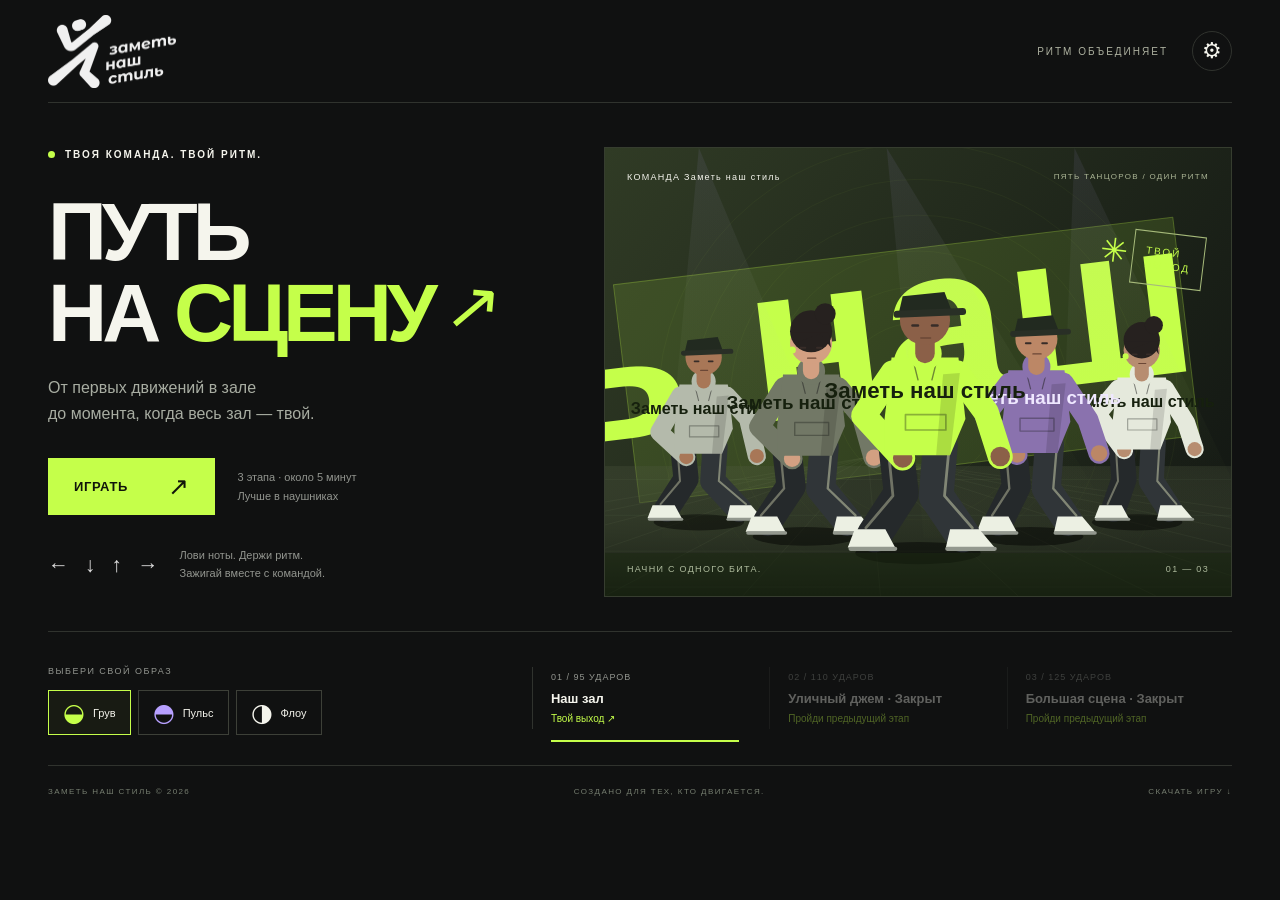
==== rhythm.html @ 639a7fe7 "Update verified game v-lite-bc9aef6d8a02" ====
<!doctype html><html lang="ru"><head><meta charset="utf-8"><meta name="viewport" content="width=device-width,initial-scale=1"><meta name="theme-color" content="#101111"><meta name="description" content="Заметь наш стиль: Путь на сцену. Танцевальная ритм-игра команды Заметь наш стиль с тремя оригинальными композициями."><title>Заметь наш стиль: Путь на сцену</title><link rel="stylesheet" href="v-lite-bc9aef6d8a02/style.css"></head><body>
<div id="app">
<header><a class="brand" href="#" id="homeLink" aria-label="На главную"><img src="v-lite-bc9aef6d8a02/assets/zns-logo.png" alt="Заметь наш стиль" width="128" height="73" style="object-fit:contain;filter:brightness(0) invert(.94)"></a><div class="header-right"><span class="header-tag">РИТМ ОБЪЕДИНЯЕТ</span><button id="settingsBtn" class="icon-button" aria-label="Настройки звука и игры" title="Настройки">⚙</button><button id="pauseBtn" class="icon-button hidden" aria-label="Пауза">Ⅱ</button></div></header>
<main>
<section id="home" class="screen home-screen">
 <div class="hero-copy"><div class="eyebrow"><i></i> ТВОЯ КОМАНДА. ТВОЙ РИТМ.</div><h1>ПУТЬ<br>НА <span>СЦЕНУ</span><b>↗</b></h1><p class="intro">От первых движений в зале<br>до момента, когда весь зал — твой.</p><div class="play-row"><button id="playBtn" class="primary">ИГРАТЬ <span>↗</span></button><span class="play-note">3 этапа · около 5 минут<br>Лучше в наушниках</span></div><div class="home-control"><span class="mini-keys">← ↓ ↑ →</span><span>Лови ноты. Держи ритм.<br>Зажигай вместе с командой.</span></div></div>
 <div class="hero-art"><div class="art-label"><span>КОМАНДА Заметь наш стиль</span><span>ПЯТЬ ТАНЦОРОВ / ОДИН РИТМ</span></div><canvas id="heroCanvas" aria-label="Пять танцоров команды Заметь наш стиль"></canvas><div class="hero-stamp">ТВОЙ<br>ВЫХОД<span>✳</span></div><div class="art-bottom"><span>НАЧНИ С ОДНОГО БИТА.</span><span>01 — 03</span></div></div>
 <div class="home-bottom"><div class="character-select"><span class="small-label">ВЫБЕРИ СВОЙ ОБРАЗ</span><div id="avatars" role="group" aria-label="Образ центрального танцора"><button class="avatar selected" data-look="0" aria-pressed="true"><span class="avatar-head green">◒</span>Грув</button><button class="avatar" data-look="1" aria-pressed="false"><span class="avatar-head purple">◓</span>Пульс</button><button class="avatar" data-look="2" aria-pressed="false"><span class="avatar-head white">◑</span>Флоу</button></div></div><div id="stageSelect" class="stage-select"></div></div>
</section>
<section id="game" class="screen game-screen hidden">
 <div class="game-head"><div><div class="eyebrow" id="stageTag">01 / 03 · ПЕРВЫЙ ШАГ</div><h2 id="stageName">Наш зал</h2></div><div class="stats"><div><span>ОЧКИ</span><strong id="score">000000</strong></div><div><span>КОМБО</span><strong id="combo">0<span>×</span></strong></div></div></div>
 <div class="arena"><canvas id="sceneCanvas" aria-label="Танцевальная сцена"></canvas><div class="stage-watermark" id="stageWatermark">НАШ<br>ЗАЛ</div><div class="live-tag"><i></i><span id="sectionName">Вступление</span></div><div id="driveBadge" class="drive-badge hidden">КОМАНДНЫЙ ДРАЙВ <b>×2</b></div><div class="highway"><canvas id="notesCanvas" aria-label="Четыре дорожки со стрелками"></canvas><div id="judgement" class="judgement" aria-live="off"></div><div id="tutorialHint" class="tutorial-hint hidden"></div><div class="touch-keys" id="touchKeys"><button data-lane="0" aria-label="Влево">←</button><button data-lane="1" aria-label="Вниз">↓</button><button data-lane="2" aria-label="Вверх">↑</button><button data-lane="3" aria-label="Вправо">→</button></div></div><div class="scene-caption"><b>ЗАМЕТЬ НАШ СТИЛЬ</b><span id="sceneTip">Двигайся вместе с музыкой.</span></div></div>
 <div class="game-footer"><span id="bpmLabel">95 УДАРОВ / МИН</span><div class="progress"><div id="progressFill"></div></div><span id="timeLabel">00:00 / 01:23</span><button id="footerPause" class="text-button">ПАУЗА <kbd>Esc</kbd></button></div>
</section>
<section id="result" class="screen result-screen hidden"><div class="eyebrow" id="resultTag">ЭТАП ПРОЙДЕН</div><div class="stars" id="stars">★★★</div><h1 id="resultTitle">ЭТО ТВОЙ<br><span>РИТМ.</span></h1><p id="resultMessage">Команда готова двигаться дальше.</p><div class="result-stats"><div><strong id="resultAccuracy">100%</strong><span>ТОЧНОСТЬ</span></div><div><strong id="resultCombo">82</strong><span>МАКС. КОМБО</span></div><div><strong id="resultScore">13000</strong><span>ОЧКИ</span></div></div><div id="resultDetails" class="result-details"></div><p id="recordLabel" class="record-label"></p><div class="result-actions"><button id="retryBtn" class="secondary">Ещё раз ↻</button><button id="nextBtn" class="primary">Дальше <span>↗</span></button></div><button id="resultHome" class="text-button">К выбору этапа</button></section>
<section id="final" class="screen final-screen hidden"><div class="eyebrow">ПУТЬ ПРОЙДЕН. ИСТОРИЯ ПРОДОЛЖАЕТСЯ.</div><div class="final-logo">Заметь наш стиль<span>✳</span></div><h1>ЗАМЕТЬ НАШ СТИЛЬ —<br><span>ЭТО ТОЛЬКО НАЧАЛО.</span></h1><p>Ты почувствовал ритм. Команда почувствовала тебя.</p><div id="finalResults" class="final-results"></div><button id="finalHome" class="primary">ЕЩЁ ОДИН ВЫХОД <span>↗</span></button></section>
</main><footer class="site-footer"><span>ЗАМЕТЬ НАШ СТИЛЬ © 2026</span><span>СОЗДАНО ДЛЯ ТЕХ, КТО ДВИГАЕТСЯ.</span><a href="v-lite-bc9aef6d8a02/zns-game.html" download="Заметь наш стиль-put-na-scenu.html">СКАЧАТЬ ИГРУ ↓</a></footer>
</div>
<dialog id="settingsDialog"><div class="modal-head"><div><div class="eyebrow">ТВОЙ РИТМ</div><h2>Настройки</h2></div><button class="icon-button" id="closeSettings" aria-label="Закрыть">×</button></div><label class="range-label">Громкость <output id="volumeValue">65%</output><input id="volume" type="range" min="0" max="100" value="65"></label><label class="toggle-label"><span>Звуки попаданий</span><input id="effects" type="checkbox" checked></label><label class="toggle-label"><span>Меньше визуальных эффектов</span><input id="reduced" type="checkbox"></label><label class="range-label">Задержка попаданий <output id="offsetValue">0 мс</output><input id="offset" type="range" min="-250" max="250" step="5" value="0"></label><p class="setting-help">Если звук в наушниках запаздывает, сдвинь ползунок в плюс. Это сдвинет ноты и окно попадания относительно музыки.</p><button id="calibrateBtn" class="secondary full">Проверить задержку по 8 ударам</button><p id="calibrateHelp" class="setting-help">Нажимай пробел в такт сигналам. Первые два удара — для разгона.</p><div class="rules"><b>Как играть</b><p>Нажимай ← ↓ ↑ → у линии попадания. Длинную ноту держи до конца. 10 попаданий подряд включают двойные очки. Ошибки не останавливают выступление.</p><p>3 звезды — от 90% точности, 2 — от 65%. Следующий этап откроется при любом результате.</p></div></dialog>
<dialog id="pauseDialog"><div class="eyebrow">ВЫДОХНИ. БИТ ПОДОЖДЁТ.</div><h2>Пауза</h2><p>Музыка и ноты остановлены.</p><button id="resumeBtn" class="primary full">Продолжить <span>↗</span></button><button id="restartBtn" class="secondary full">Начать этап заново</button><button id="pauseHome" class="text-button full">На главную</button><p class="setting-help">Удержание, начатое до паузы, сохранится. После продолжения снова зажми нужную стрелку.</p></dialog>
<div id="toast" role="status" class="toast hidden"></div>
<script type="module" src="v-lite-bc9aef6d8a02/app.mjs"></script></body></html>
---- v-lite-bc9aef6d8a02/style.css ----
:root{--bg:#101111;--panel:#1a1b1b;--muted:#92958f;--line:#30332e;--lime:#c5ff4a;--purple:#b7a0ff;--white:#f5f5ed;font-family:Arial,Helvetica,sans-serif;color:var(--white);background:var(--bg);font-synthesis:none;color-scheme:dark}*{box-sizing:border-box}body{margin:0}button,a,input{-webkit-tap-highlight-color:transparent}button{font:inherit;cursor:pointer}button:disabled{cursor:not-allowed}button:focus-visible,a:focus-visible,input:focus-visible{outline:2px solid var(--lime);outline-offset:5px}button{color:inherit}a{color:inherit;text-decoration:none}#app{max-width:1600px;margin:auto;padding:0 48px}header{height:103px;display:flex;align-items:center;justify-content:space-between;border-bottom:1px solid var(--line)}.brand{display:flex;gap:18px;align-items:center}.brand-mark{font-size:46px;letter-spacing:-5px;font-weight:950;font-style:italic;line-height:1}.brand-mark span{font-size:12px;letter-spacing:0;vertical-align:top;display:inline-block;margin:3px 0 0 5px}.brand-caption{border-left:1px solid #555b4d;padding-left:18px;font-size:11px;font-weight:800;letter-spacing:1.6px;line-height:1.4}.header-right{display:flex;gap:24px;align-items:center}.header-tag{font-size:10px;letter-spacing:2px;color:#acb09f}.icon-button{background:transparent;border:1px solid var(--line);border-radius:50%;width:40px;height:40px;font-size:22px;display:grid;place-items:center}.icon-button:hover{border-color:var(--lime);color:var(--lime)}.home-screen{padding-top:44px;display:grid;grid-template-columns:44% 56%}.eyebrow{font-size:10px;font-weight:700;letter-spacing:2px;display:flex;gap:10px;align-items:center;line-height:1.5}.eyebrow i,.live-tag i{width:7px;height:7px;background:var(--lime);border-radius:50%;display:inline-block}h1{font-size:clamp(56px,6.4vw,98px);font-weight:950;line-height:.99;letter-spacing:-5px;margin:29px 0 22px}h1 span{color:var(--lime)}.hero-copy h1{position:relative;white-space:nowrap}.hero-copy h1 b{font-size:68px;font-weight:400;position:absolute;margin:0 0 0 12px;color:var(--lime);transform:rotate(5deg)}.intro{font-size:16px;line-height:1.6;color:#a8ada2}.play-row{display:flex;gap:22px;align-items:center;margin-top:32px}.primary{min-height:57px;background:var(--lime);border:0;padding:0 26px;color:#10150a;display:inline-flex;align-items:center;justify-content:space-between;gap:40px;font-size:13px;font-weight:800;letter-spacing:.6px;transition:background .15s,transform .15s}.primary:hover{background:#d9ff89;transform:translateY(-2px)}.primary span{font-size:25px;font-weight:400}.play-note{font-size:11px;color:var(--muted);line-height:1.7}.home-control{display:flex;gap:16px;margin-top:32px;align-items:center;font-size:11px;line-height:1.6;color:var(--muted)}.mini-keys{font-size:21px;color:#ddd;letter-spacing:5px;white-space:nowrap}.hero-art{position:relative;margin-left:35px;min-height:450px;overflow:hidden;background:#1b1e19;border:1px solid #363d2f}.hero-art canvas{position:absolute;width:100%;height:100%;inset:0}.art-label,.art-bottom{position:absolute;z-index:1;display:flex;justify-content:space-between;left:22px;right:22px;font-size:9px;letter-spacing:1.3px}.art-label{top:24px}.art-label span+span{color:#acb696;font-size:8px}.art-bottom{bottom:22px;color:#adba9c}.hero-stamp{position:absolute;right:27px;top:85px;transform:rotate(7deg);border:1px solid #a6ba7a;padding:12px;font-size:10px;letter-spacing:2px;line-height:1.4;color:var(--lime)}.hero-stamp span{position:absolute;left:-34px;top:0;font-size:33px}.home-bottom{grid-column:1/-1;display:flex;justify-content:space-between;gap:32px;padding:28px 0 30px;margin-top:34px;border-top:1px solid var(--line)}.small-label{font-size:9px;letter-spacing:1.5px;color:var(--muted)}#avatars{display:flex;gap:7px;margin-top:12px}.avatar{display:flex;align-items:center;gap:8px;background:transparent;border:1px solid #3d4038;padding:7px 14px;font-size:11px}.avatar.selected{border-color:var(--lime);background:#c5ff4a0b}.avatar-head{font-size:25px}.green{color:var(--lime)}.purple{color:var(--purple)}.white{color:var(--white)}.stage-select{display:flex;gap:12px;align-items:center;flex:1;max-width:700px}.stage-card{background:none;position:relative;text-align:left;border:0;border-left:1px solid var(--line);padding:5px 18px;min-height:62px;flex:1}.stage-card.selected:after{content:'';position:absolute;bottom:-13px;height:2px;background:var(--lime);left:18px;right:18px}.stage-card small{font-size:9px;color:var(--muted);display:block;letter-spacing:1px;margin-bottom:7px}.stage-card b{font-size:13px}.stage-card em{font-style:normal;display:block;font-size:10px;color:var(--lime);margin-top:6px}.stage-card:disabled{opacity:.35}.site-footer{display:flex;justify-content:space-between;border-top:1px solid var(--line);padding:21px 0;font-size:8px;letter-spacing:1.4px;color:#767e70}.hidden{display:none!important}.game-screen{padding-top:22px}.game-head{display:flex;justify-content:space-between;align-items:center;margin-bottom:20px}h2{font-size:34px;letter-spacing:-1px;margin:6px 0 0}.stats{display:flex;gap:42px}.stats>div{text-align:right}.stats span{font-size:9px;letter-spacing:2px;color:var(--muted);display:block;margin-bottom:5px}.stats strong{font-size:30px;font-variant-numeric:tabular-nums;letter-spacing:1px}.stats strong span{font-size:18px;display:inline;color:var(--lime)}.arena{height:min(65vh,610px);min-height:370px;position:relative;border:1px solid #373b31;background:#171b17;overflow:hidden}#sceneCanvas{position:absolute;inset:0;width:100%;height:100%}.stage-watermark{position:absolute;top:55px;left:38px;max-width:42%;font-size:clamp(36px,6vw,82px);line-height:.9;font-weight:950;letter-spacing:-3px;color:#ffffff12;pointer-events:none}.live-tag{position:absolute;top:23px;left:27px;font-size:9px;letter-spacing:2px;text-transform:uppercase;display:flex;align-items:center;gap:9px}.highway{position:absolute;right:5%;top:0;bottom:0;width:36%;min-width:300px;background:linear-gradient(180deg,#111713c9,#080d09f5);border-left:1px solid #65744a55;border-right:1px solid #65744a55}#notesCanvas{height:100%;width:100%;position:absolute;inset:0}.touch-keys{position:absolute;bottom:14px;left:4%;right:4%;display:flex;height:43px;gap:4px}.touch-keys button{flex:1;background:#c5ff4a0c;border:1px solid #66735355;font-size:27px;touch-action:none;color:#d9e8c4}.touch-keys button.down{color:#111;background:var(--lime)}.judgement{position:absolute;top:58%;left:0;right:0;text-align:center;font-weight:900;font-size:22px;color:var(--lime);pointer-events:none;text-shadow:0 2px 12px #000;opacity:0}.tutorial-hint{position:absolute;left:10px;right:10px;top:20%;padding:15px;background:#161c14f5;border:1px solid #7d954f;font-size:15px;line-height:1.6;text-align:center}.tutorial-hint b{color:var(--lime);font-size:25px;display:block}.scene-caption{position:absolute;bottom:29px;left:28px;max-width:40%;display:flex;flex-direction:column;gap:8px}.scene-caption b{font-size:10px;letter-spacing:2px}.scene-caption span{font-size:11px;color:#9da78f}.drive-badge{position:absolute;left:27px;top:62px;background:var(--lime);color:#141d08;padding:12px 15px;font-size:10px;font-weight:800;letter-spacing:1px;z-index:2;transform:rotate(-2deg)}.drive-badge b{font-size:20px;margin-left:10px}.game-footer{display:flex;gap:20px;align-items:center;padding:18px 0;font-size:9px;letter-spacing:1px;color:var(--muted)}.progress{flex:1;height:3px;background:#343a2d}.progress>div{height:100%;background:var(--lime);width:0}.text-button{border:0;background:none;color:var(--muted);font-size:11px;padding:12px 5px}.text-button:hover{color:var(--lime)}kbd{border:1px solid #505748;border-radius:3px;padding:2px 4px;font-size:9px;margin-left:8px}.result-screen,.final-screen{text-align:center;padding:44px 0 38px;min-height:650px;position:relative}.result-screen .eyebrow,.final-screen .eyebrow{justify-content:center}.stars{font-size:42px;letter-spacing:12px;color:var(--lime);margin:25px 0 0}.stars .empty{color:#383e31}.result-screen h1{font-size:67px;margin:15px 0 20px}.result-screen p,.final-screen p{color:var(--muted);font-size:14px}.result-stats{display:flex;justify-content:center;gap:65px;margin:30px 0}.result-stats strong{display:block;font-size:38px;letter-spacing:-1px}.result-stats span{font-size:9px;letter-spacing:2px;color:var(--muted);display:block;margin-top:9px}.result-details{font-size:11px;color:var(--muted)}p.record-label{color:var(--lime);font-size:11px;margin:20px 0}.result-actions{display:flex;gap:14px;justify-content:center}.secondary{border:1px solid #59624c;background:transparent;padding:17px 24px;min-height:52px;font-size:12px}.secondary:hover{border-color:var(--lime);color:var(--lime)}.final-logo{font-size:140px;font-weight:950;font-style:italic;letter-spacing:-15px;margin-top:10px}.final-logo span{font-size:75px;display:inline-block;color:var(--lime);margin-left:25px;font-style:normal}.final-screen h1{font-size:clamp(30px,4vw,56px);letter-spacing:-2px;line-height:1.12;margin-top:10px}.final-results{display:flex;justify-content:center;gap:45px;margin:30px 0}.final-results>div{text-align:left;border-left:1px solid #505940;padding-left:15px}.final-results b{display:block;font-size:12px}.final-results span{display:block;color:var(--lime);font-size:13px;margin-top:8px}dialog{background:#181c16;color:var(--white);border:1px solid #505e40;width:min(470px,calc(100vw - 30px));padding:30px;max-height:90vh;overflow-y:auto}dialog::backdrop{background:#050705dc;backdrop-filter:blur(7px)}.modal-head{display:flex;align-items:center;justify-content:space-between;margin-bottom:28px}.range-label{display:flex;flex-wrap:wrap;justify-content:space-between;font-size:13px;gap:15px;margin:25px 0 15px}.range-label output{color:var(--lime)}input[type=range]{width:100%;accent-color:var(--lime)}input[type=checkbox]{width:18px;height:18px;accent-color:var(--lime)}.toggle-label{display:flex;justify-content:space-between;align-items:center;font-size:13px;padding:13px 0;border-bottom:1px solid #30372a}.setting-help{font-size:11px;line-height:1.6;color:var(--muted)}.rules{border-top:1px solid #414c36;margin-top:24px;padding-top:19px;font-size:12px;line-height:1.6;color:var(--muted)}.rules b{color:#dbe6ca}.full{width:100%;margin-top:12px}#pauseDialog h2{font-size:55px;margin-top:15px}#pauseDialog>p{color:var(--muted)}.toast{position:fixed;bottom:25px;left:50%;transform:translateX(-50%);background:var(--lime);color:#17210b;padding:16px 24px;font-size:13px;max-width:90%;z-index:10}
@media(min-width:1450px){.hero-art{min-height:510px}.hero-copy h1{margin-top:40px}.play-row{margin-top:40px}}
@media(max-width:1100px){#app{padding:0 28px}.hero-copy h1{font-size:69px}.hero-copy h1 b{font-size:43px}.hero-art{margin-left:25px;min-height:425px}.art-label span+span{display:none}.home-bottom{gap:15px}.stage-card{padding-left:13px;padding-right:7px}.play-row{gap:13px}.play-note{font-size:10px}.highway{width:40%;right:2%}.stage-watermark{font-size:55px}}
@media(max-width:760px){#app{padding:0 18px}header{height:78px}.brand-mark{font-size:38px}.brand-caption{font-size:9px}.header-tag{display:none}.home-screen{padding-top:28px;grid-template-columns:1fr}.hero-copy{position:relative;z-index:1}.hero-copy h1{font-size:72px;letter-spacing:-4px;margin-top:22px}.hero-copy h1 b{font-size:53px}.hero-art{margin:28px 0 0;min-height:330px}.home-bottom{flex-direction:column;margin-top:24px;padding-top:20px}.stage-select{max-width:none;margin:9px 0;gap:0}.stage-card{min-height:75px}.stage-card b{font-size:12px}.site-footer>span:nth-child(2){display:none}.site-footer{font-size:7px;gap:10px}.home-control{margin-top:24px}.game-head{margin-bottom:13px}.game-head h2{font-size:25px}.game-head .eyebrow{font-size:8px;letter-spacing:1px}.stats{gap:17px}.stats strong{font-size:23px}.stats span{font-size:7px}.arena{height:65vh;min-height:400px}.highway{width:52%;min-width:0;right:0}.stage-watermark{left:13px;font-size:29px;letter-spacing:-1px;top:67px}.live-tag{top:19px;left:13px;font-size:8px;letter-spacing:.5px}.scene-caption{left:12px;bottom:25px}.scene-caption b{font-size:8px;letter-spacing:1px;line-height:1.6}.scene-caption span{font-size:9px}.drive-badge{left:8px;top:50px;font-size:8px;padding:7px;max-width:46%}.drive-badge b{font-size:16px;display:block;margin:4px 0 0}.game-footer{gap:10px;font-size:8px}.game-footer>span:first-child{display:none}.judgement{font-size:16px}.touch-keys{height:42px;bottom:12px}.touch-keys button{font-size:22px}.tutorial-hint{font-size:12px;padding:9px}.result-screen{padding-top:30px;min-height:620px}.result-screen h1{font-size:53px;letter-spacing:-3px}.result-stats{gap:25px}.result-stats strong{font-size:28px}.result-stats span{font-size:8px;letter-spacing:1px}.result-details{font-size:10px}.final-logo{font-size:110px}.final-results{gap:15px}.final-results b{font-size:10px}.final-screen .eyebrow{font-size:8px}.final-screen h1{font-size:30px;letter-spacing:-1px}.result-actions{gap:10px}.result-actions .primary{gap:20px}}
@media(prefers-reduced-motion:reduce){*{scroll-behavior:auto!important;transition:none!important}}
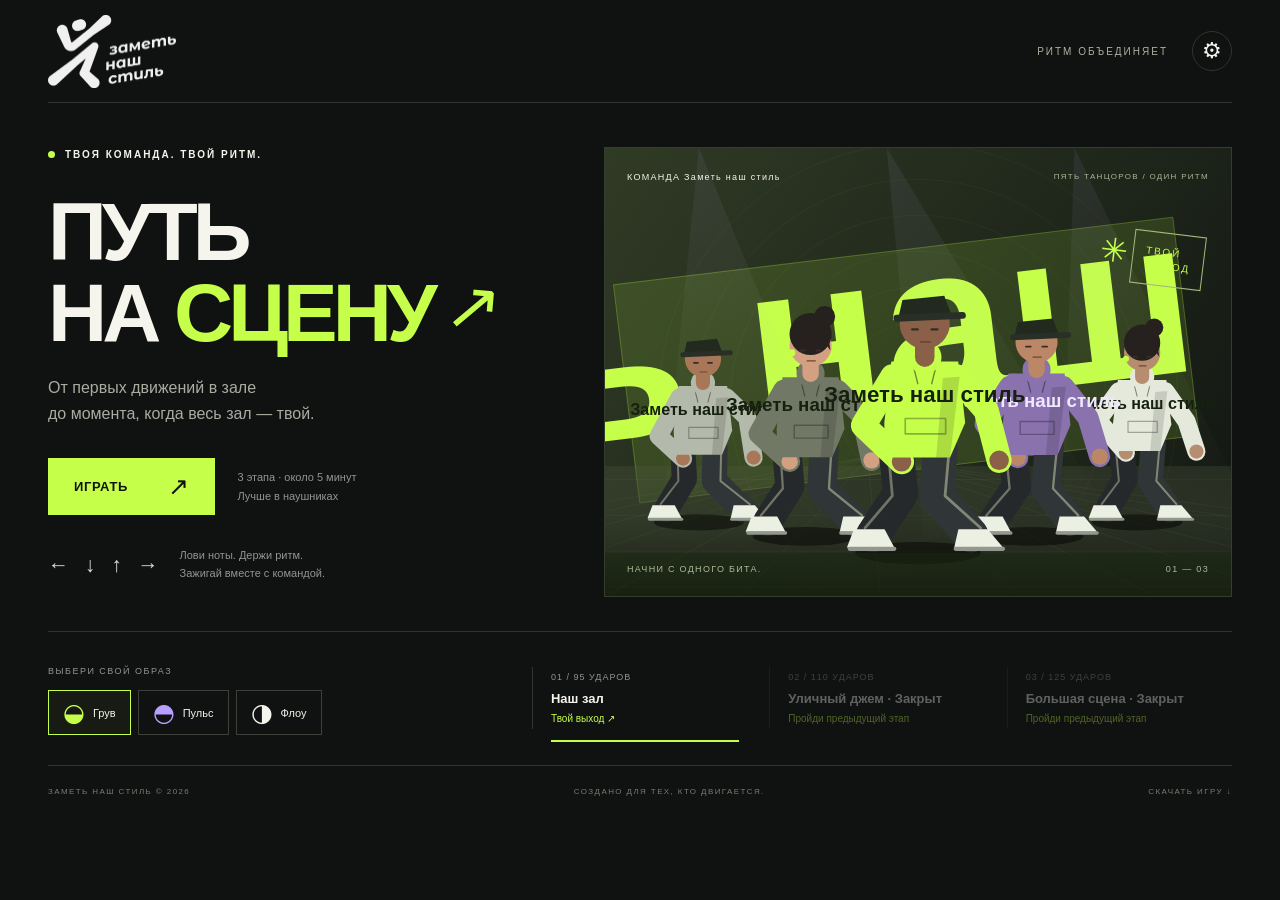
==== commit 1cff49ef: "Update verified game v-lite-e23d79eb989c" ====
--- a/rhythm.html
+++ b/rhythm.html
@@ -1,6 +1,6 @@
-<!doctype html><html lang="ru"><head><meta charset="utf-8"><meta name="viewport" content="width=device-width,initial-scale=1"><meta name="theme-color" content="#101111"><meta name="description" content="Заметь наш стиль: Путь на сцену. Танцевальная ритм-игра команды Заметь наш стиль с тремя оригинальными композициями."><title>Заметь наш стиль: Путь на сцену</title><link rel="stylesheet" href="v-lite-bc9aef6d8a02/style.css"></head><body>
+<!doctype html><html lang="ru"><head><meta charset="utf-8"><meta name="viewport" content="width=device-width,initial-scale=1"><meta name="theme-color" content="#101111"><meta name="description" content="Заметь наш стиль: Путь на сцену. Танцевальная ритм-игра команды Заметь наш стиль с тремя оригинальными композициями."><title>Заметь наш стиль: Путь на сцену</title><link rel="stylesheet" href="v-lite-e23d79eb989c/style.css"></head><body>
 <div id="app">
-<header><a class="brand" href="#" id="homeLink" aria-label="На главную"><img src="v-lite-bc9aef6d8a02/assets/zns-logo.png" alt="Заметь наш стиль" width="128" height="73" style="object-fit:contain;filter:brightness(0) invert(.94)"></a><div class="header-right"><span class="header-tag">РИТМ ОБЪЕДИНЯЕТ</span><button id="settingsBtn" class="icon-button" aria-label="Настройки звука и игры" title="Настройки">⚙</button><button id="pauseBtn" class="icon-button hidden" aria-label="Пауза">Ⅱ</button></div></header>
+<header><a class="brand" href="#" id="homeLink" aria-label="На главную"><img src="v-lite-e23d79eb989c/assets/zns-logo.png" alt="Заметь наш стиль" width="128" height="73" style="object-fit:contain;filter:brightness(0) invert(.94)"></a><div class="header-right"><span class="header-tag">РИТМ ОБЪЕДИНЯЕТ</span><button id="settingsBtn" class="icon-button" aria-label="Настройки звука и игры" title="Настройки">⚙</button><button id="pauseBtn" class="icon-button hidden" aria-label="Пауза">Ⅱ</button></div></header>
 <main>
 <section id="home" class="screen home-screen">
  <div class="hero-copy"><div class="eyebrow"><i></i> ТВОЯ КОМАНДА. ТВОЙ РИТМ.</div><h1>ПУТЬ<br>НА <span>СЦЕНУ</span><b>↗</b></h1><p class="intro">От первых движений в зале<br>до момента, когда весь зал — твой.</p><div class="play-row"><button id="playBtn" class="primary">ИГРАТЬ <span>↗</span></button><span class="play-note">3 этапа · около 5 минут<br>Лучше в наушниках</span></div><div class="home-control"><span class="mini-keys">← ↓ ↑ →</span><span>Лови ноты. Держи ритм.<br>Зажигай вместе с командой.</span></div></div>
@@ -14,9 +14,9 @@
 </section>
 <section id="result" class="screen result-screen hidden"><div class="eyebrow" id="resultTag">ЭТАП ПРОЙДЕН</div><div class="stars" id="stars">★★★</div><h1 id="resultTitle">ЭТО ТВОЙ<br><span>РИТМ.</span></h1><p id="resultMessage">Команда готова двигаться дальше.</p><div class="result-stats"><div><strong id="resultAccuracy">100%</strong><span>ТОЧНОСТЬ</span></div><div><strong id="resultCombo">82</strong><span>МАКС. КОМБО</span></div><div><strong id="resultScore">13000</strong><span>ОЧКИ</span></div></div><div id="resultDetails" class="result-details"></div><p id="recordLabel" class="record-label"></p><div class="result-actions"><button id="retryBtn" class="secondary">Ещё раз ↻</button><button id="nextBtn" class="primary">Дальше <span>↗</span></button></div><button id="resultHome" class="text-button">К выбору этапа</button></section>
 <section id="final" class="screen final-screen hidden"><div class="eyebrow">ПУТЬ ПРОЙДЕН. ИСТОРИЯ ПРОДОЛЖАЕТСЯ.</div><div class="final-logo">Заметь наш стиль<span>✳</span></div><h1>ЗАМЕТЬ НАШ СТИЛЬ —<br><span>ЭТО ТОЛЬКО НАЧАЛО.</span></h1><p>Ты почувствовал ритм. Команда почувствовала тебя.</p><div id="finalResults" class="final-results"></div><button id="finalHome" class="primary">ЕЩЁ ОДИН ВЫХОД <span>↗</span></button></section>
-</main><footer class="site-footer"><span>ЗАМЕТЬ НАШ СТИЛЬ © 2026</span><span>СОЗДАНО ДЛЯ ТЕХ, КТО ДВИГАЕТСЯ.</span><a href="v-lite-bc9aef6d8a02/zns-game.html" download="Заметь наш стиль-put-na-scenu.html">СКАЧАТЬ ИГРУ ↓</a></footer>
+</main><footer class="site-footer"><span>ЗАМЕТЬ НАШ СТИЛЬ © 2026</span><span>СОЗДАНО ДЛЯ ТЕХ, КТО ДВИГАЕТСЯ.</span><a href="v-lite-e23d79eb989c/zns-game.html" download="Заметь наш стиль-put-na-scenu.html">СКАЧАТЬ ИГРУ ↓</a></footer>
 </div>
 <dialog id="settingsDialog"><div class="modal-head"><div><div class="eyebrow">ТВОЙ РИТМ</div><h2>Настройки</h2></div><button class="icon-button" id="closeSettings" aria-label="Закрыть">×</button></div><label class="range-label">Громкость <output id="volumeValue">65%</output><input id="volume" type="range" min="0" max="100" value="65"></label><label class="toggle-label"><span>Звуки попаданий</span><input id="effects" type="checkbox" checked></label><label class="toggle-label"><span>Меньше визуальных эффектов</span><input id="reduced" type="checkbox"></label><label class="range-label">Задержка попаданий <output id="offsetValue">0 мс</output><input id="offset" type="range" min="-250" max="250" step="5" value="0"></label><p class="setting-help">Если звук в наушниках запаздывает, сдвинь ползунок в плюс. Это сдвинет ноты и окно попадания относительно музыки.</p><button id="calibrateBtn" class="secondary full">Проверить задержку по 8 ударам</button><p id="calibrateHelp" class="setting-help">Нажимай пробел в такт сигналам. Первые два удара — для разгона.</p><div class="rules"><b>Как играть</b><p>Нажимай ← ↓ ↑ → у линии попадания. Длинную ноту держи до конца. 10 попаданий подряд включают двойные очки. Ошибки не останавливают выступление.</p><p>3 звезды — от 90% точности, 2 — от 65%. Следующий этап откроется при любом результате.</p></div></dialog>
 <dialog id="pauseDialog"><div class="eyebrow">ВЫДОХНИ. БИТ ПОДОЖДЁТ.</div><h2>Пауза</h2><p>Музыка и ноты остановлены.</p><button id="resumeBtn" class="primary full">Продолжить <span>↗</span></button><button id="restartBtn" class="secondary full">Начать этап заново</button><button id="pauseHome" class="text-button full">На главную</button><p class="setting-help">Удержание, начатое до паузы, сохранится. После продолжения снова зажми нужную стрелку.</p></dialog>
 <div id="toast" role="status" class="toast hidden"></div>
-<script type="module" src="v-lite-bc9aef6d8a02/app.mjs"></script></body></html>
+<script type="module" src="v-lite-e23d79eb989c/app.mjs"></script></body></html>
--- a/v-lite-e23d79eb989c/style.css
+++ b/v-lite-e23d79eb989c/style.css
@@ -0,0 +1,5 @@
+:root{--bg:#101111;--panel:#1a1b1b;--muted:#92958f;--line:#30332e;--lime:#c5ff4a;--purple:#b7a0ff;--white:#f5f5ed;font-family:Arial,Helvetica,sans-serif;color:var(--white);background:var(--bg);font-synthesis:none;color-scheme:dark}*{box-sizing:border-box}body{margin:0}button,a,input{-webkit-tap-highlight-color:transparent}button{font:inherit;cursor:pointer}button:disabled{cursor:not-allowed}button:focus-visible,a:focus-visible,input:focus-visible{outline:2px solid var(--lime);outline-offset:5px}button{color:inherit}a{color:inherit;text-decoration:none}#app{max-width:1600px;margin:auto;padding:0 48px}header{height:103px;display:flex;align-items:center;justify-content:space-between;border-bottom:1px solid var(--line)}.brand{display:flex;gap:18px;align-items:center}.brand-mark{font-size:46px;letter-spacing:-5px;font-weight:950;font-style:italic;line-height:1}.brand-mark span{font-size:12px;letter-spacing:0;vertical-align:top;display:inline-block;margin:3px 0 0 5px}.brand-caption{border-left:1px solid #555b4d;padding-left:18px;font-size:11px;font-weight:800;letter-spacing:1.6px;line-height:1.4}.header-right{display:flex;gap:24px;align-items:center}.header-tag{font-size:10px;letter-spacing:2px;color:#acb09f}.icon-button{background:transparent;border:1px solid var(--line);border-radius:50%;width:40px;height:40px;font-size:22px;display:grid;place-items:center}.icon-button:hover{border-color:var(--lime);color:var(--lime)}.home-screen{padding-top:44px;display:grid;grid-template-columns:44% 56%}.eyebrow{font-size:10px;font-weight:700;letter-spacing:2px;display:flex;gap:10px;align-items:center;line-height:1.5}.eyebrow i,.live-tag i{width:7px;height:7px;background:var(--lime);border-radius:50%;display:inline-block}h1{font-size:clamp(56px,6.4vw,98px);font-weight:950;line-height:.99;letter-spacing:-5px;margin:29px 0 22px}h1 span{color:var(--lime)}.hero-copy h1{position:relative;white-space:nowrap}.hero-copy h1 b{font-size:68px;font-weight:400;position:absolute;margin:0 0 0 12px;color:var(--lime);transform:rotate(5deg)}.intro{font-size:16px;line-height:1.6;color:#a8ada2}.play-row{display:flex;gap:22px;align-items:center;margin-top:32px}.primary{min-height:57px;background:var(--lime);border:0;padding:0 26px;color:#10150a;display:inline-flex;align-items:center;justify-content:space-between;gap:40px;font-size:13px;font-weight:800;letter-spacing:.6px;transition:background .15s,transform .15s}.primary:hover{background:#d9ff89;transform:translateY(-2px)}.primary span{font-size:25px;font-weight:400}.play-note{font-size:11px;color:var(--muted);line-height:1.7}.home-control{display:flex;gap:16px;margin-top:32px;align-items:center;font-size:11px;line-height:1.6;color:var(--muted)}.mini-keys{font-size:21px;color:#ddd;letter-spacing:5px;white-space:nowrap}.hero-art{position:relative;margin-left:35px;min-height:450px;overflow:hidden;background:#1b1e19;border:1px solid #363d2f}.hero-art canvas{position:absolute;width:100%;height:100%;inset:0}.art-label,.art-bottom{position:absolute;z-index:1;display:flex;justify-content:space-between;left:22px;right:22px;font-size:9px;letter-spacing:1.3px}.art-label{top:24px}.art-label span+span{color:#acb696;font-size:8px}.art-bottom{bottom:22px;color:#adba9c}.hero-stamp{position:absolute;right:27px;top:85px;transform:rotate(7deg);border:1px solid #a6ba7a;padding:12px;font-size:10px;letter-spacing:2px;line-height:1.4;color:var(--lime)}.hero-stamp span{position:absolute;left:-34px;top:0;font-size:33px}.home-bottom{grid-column:1/-1;display:flex;justify-content:space-between;gap:32px;padding:28px 0 30px;margin-top:34px;border-top:1px solid var(--line)}.small-label{font-size:9px;letter-spacing:1.5px;color:var(--muted)}#avatars{display:flex;gap:7px;margin-top:12px}.avatar{display:flex;align-items:center;gap:8px;background:transparent;border:1px solid #3d4038;padding:7px 14px;font-size:11px}.avatar.selected{border-color:var(--lime);background:#c5ff4a0b}.avatar-head{font-size:25px}.green{color:var(--lime)}.purple{color:var(--purple)}.white{color:var(--white)}.stage-select{display:flex;gap:12px;align-items:center;flex:1;max-width:700px}.stage-card{background:none;position:relative;text-align:left;border:0;border-left:1px solid var(--line);padding:5px 18px;min-height:62px;flex:1}.stage-card.selected:after{content:'';position:absolute;bottom:-13px;height:2px;background:var(--lime);left:18px;right:18px}.stage-card small{font-size:9px;color:var(--muted);display:block;letter-spacing:1px;margin-bottom:7px}.stage-card b{font-size:13px}.stage-card em{font-style:normal;display:block;font-size:10px;color:var(--lime);margin-top:6px}.stage-card:disabled{opacity:.35}.site-footer{display:flex;justify-content:space-between;border-top:1px solid var(--line);padding:21px 0;font-size:8px;letter-spacing:1.4px;color:#767e70}.hidden{display:none!important}.game-screen{padding-top:22px}.game-head{display:flex;justify-content:space-between;align-items:center;margin-bottom:20px}h2{font-size:34px;letter-spacing:-1px;margin:6px 0 0}.stats{display:flex;gap:42px}.stats>div{text-align:right}.stats span{font-size:9px;letter-spacing:2px;color:var(--muted);display:block;margin-bottom:5px}.stats strong{font-size:30px;font-variant-numeric:tabular-nums;letter-spacing:1px}.stats strong span{font-size:18px;display:inline;color:var(--lime)}.arena{height:min(65vh,610px);min-height:370px;position:relative;border:1px solid #373b31;background:#171b17;overflow:hidden}#sceneCanvas{position:absolute;inset:0;width:100%;height:100%}.stage-watermark{position:absolute;top:55px;left:38px;max-width:42%;font-size:clamp(36px,6vw,82px);line-height:.9;font-weight:950;letter-spacing:-3px;color:#ffffff12;pointer-events:none}.live-tag{position:absolute;top:23px;left:27px;font-size:9px;letter-spacing:2px;text-transform:uppercase;display:flex;align-items:center;gap:9px}.highway{position:absolute;right:5%;top:0;bottom:0;width:36%;min-width:300px;background:linear-gradient(180deg,#111713c9,#080d09f5);border-left:1px solid #65744a55;border-right:1px solid #65744a55}#notesCanvas{height:100%;width:100%;position:absolute;inset:0}.touch-keys{position:absolute;bottom:14px;left:4%;right:4%;display:flex;height:43px;gap:4px}.touch-keys button{flex:1;background:#c5ff4a0c;border:1px solid #66735355;font-size:27px;touch-action:none;color:#d9e8c4}.touch-keys button.down{color:#111;background:var(--lime)}.judgement{position:absolute;top:58%;left:0;right:0;text-align:center;font-weight:900;font-size:22px;color:var(--lime);pointer-events:none;text-shadow:0 2px 12px #000;opacity:0}.tutorial-hint{position:absolute;left:10px;right:10px;top:20%;padding:15px;background:#161c14f5;border:1px solid #7d954f;font-size:15px;line-height:1.6;text-align:center}.tutorial-hint b{color:var(--lime);font-size:25px;display:block}.scene-caption{position:absolute;bottom:29px;left:28px;max-width:40%;display:flex;flex-direction:column;gap:8px}.scene-caption b{font-size:10px;letter-spacing:2px}.scene-caption span{font-size:11px;color:#9da78f}.drive-badge{position:absolute;left:27px;top:62px;background:var(--lime);color:#141d08;padding:12px 15px;font-size:10px;font-weight:800;letter-spacing:1px;z-index:2;transform:rotate(-2deg)}.drive-badge b{font-size:20px;margin-left:10px}.game-footer{display:flex;gap:20px;align-items:center;padding:18px 0;font-size:9px;letter-spacing:1px;color:var(--muted)}.progress{flex:1;height:3px;background:#343a2d}.progress>div{height:100%;background:var(--lime);width:0}.text-button{border:0;background:none;color:var(--muted);font-size:11px;padding:12px 5px}.text-button:hover{color:var(--lime)}kbd{border:1px solid #505748;border-radius:3px;padding:2px 4px;font-size:9px;margin-left:8px}.result-screen,.final-screen{text-align:center;padding:44px 0 38px;min-height:650px;position:relative}.result-screen .eyebrow,.final-screen .eyebrow{justify-content:center}.stars{font-size:42px;letter-spacing:12px;color:var(--lime);margin:25px 0 0}.stars .empty{color:#383e31}.result-screen h1{font-size:67px;margin:15px 0 20px}.result-screen p,.final-screen p{color:var(--muted);font-size:14px}.result-stats{display:flex;justify-content:center;gap:65px;margin:30px 0}.result-stats strong{display:block;font-size:38px;letter-spacing:-1px}.result-stats span{font-size:9px;letter-spacing:2px;color:var(--muted);display:block;margin-top:9px}.result-details{font-size:11px;color:var(--muted)}p.record-label{color:var(--lime);font-size:11px;margin:20px 0}.result-actions{display:flex;gap:14px;justify-content:center}.secondary{border:1px solid #59624c;background:transparent;padding:17px 24px;min-height:52px;font-size:12px}.secondary:hover{border-color:var(--lime);color:var(--lime)}.final-logo{font-size:140px;font-weight:950;font-style:italic;letter-spacing:-15px;margin-top:10px}.final-logo span{font-size:75px;display:inline-block;color:var(--lime);margin-left:25px;font-style:normal}.final-screen h1{font-size:clamp(30px,4vw,56px);letter-spacing:-2px;line-height:1.12;margin-top:10px}.final-results{display:flex;justify-content:center;gap:45px;margin:30px 0}.final-results>div{text-align:left;border-left:1px solid #505940;padding-left:15px}.final-results b{display:block;font-size:12px}.final-results span{display:block;color:var(--lime);font-size:13px;margin-top:8px}dialog{background:#181c16;color:var(--white);border:1px solid #505e40;width:min(470px,calc(100vw - 30px));padding:30px;max-height:90vh;overflow-y:auto}dialog::backdrop{background:#050705dc;backdrop-filter:blur(7px)}.modal-head{display:flex;align-items:center;justify-content:space-between;margin-bottom:28px}.range-label{display:flex;flex-wrap:wrap;justify-content:space-between;font-size:13px;gap:15px;margin:25px 0 15px}.range-label output{color:var(--lime)}input[type=range]{width:100%;accent-color:var(--lime)}input[type=checkbox]{width:18px;height:18px;accent-color:var(--lime)}.toggle-label{display:flex;justify-content:space-between;align-items:center;font-size:13px;padding:13px 0;border-bottom:1px solid #30372a}.setting-help{font-size:11px;line-height:1.6;color:var(--muted)}.rules{border-top:1px solid #414c36;margin-top:24px;padding-top:19px;font-size:12px;line-height:1.6;color:var(--muted)}.rules b{color:#dbe6ca}.full{width:100%;margin-top:12px}#pauseDialog h2{font-size:55px;margin-top:15px}#pauseDialog>p{color:var(--muted)}.toast{position:fixed;bottom:25px;left:50%;transform:translateX(-50%);background:var(--lime);color:#17210b;padding:16px 24px;font-size:13px;max-width:90%;z-index:10}
+@media(min-width:1450px){.hero-art{min-height:510px}.hero-copy h1{margin-top:40px}.play-row{margin-top:40px}}
+@media(max-width:1100px){#app{padding:0 28px}.hero-copy h1{font-size:69px}.hero-copy h1 b{font-size:43px}.hero-art{margin-left:25px;min-height:425px}.art-label span+span{display:none}.home-bottom{gap:15px}.stage-card{padding-left:13px;padding-right:7px}.play-row{gap:13px}.play-note{font-size:10px}.highway{width:40%;right:2%}.stage-watermark{font-size:55px}}
+@media(max-width:760px){#app{padding:0 18px}header{height:78px}.brand-mark{font-size:38px}.brand-caption{font-size:9px}.header-tag{display:none}.home-screen{padding-top:28px;grid-template-columns:1fr}.hero-copy{position:relative;z-index:1}.hero-copy h1{font-size:72px;letter-spacing:-4px;margin-top:22px}.hero-copy h1 b{font-size:53px}.hero-art{margin:28px 0 0;min-height:330px}.home-bottom{flex-direction:column;margin-top:24px;padding-top:20px}.stage-select{max-width:none;margin:9px 0;gap:0}.stage-card{min-height:75px}.stage-card b{font-size:12px}.site-footer>span:nth-child(2){display:none}.site-footer{font-size:7px;gap:10px}.home-control{margin-top:24px}.game-head{margin-bottom:13px}.game-head h2{font-size:25px}.game-head .eyebrow{font-size:8px;letter-spacing:1px}.stats{gap:17px}.stats strong{font-size:23px}.stats span{font-size:7px}.arena{height:65vh;min-height:400px}.highway{width:52%;min-width:0;right:0}.stage-watermark{left:13px;font-size:29px;letter-spacing:-1px;top:67px}.live-tag{top:19px;left:13px;font-size:8px;letter-spacing:.5px}.scene-caption{left:12px;bottom:25px}.scene-caption b{font-size:8px;letter-spacing:1px;line-height:1.6}.scene-caption span{font-size:9px}.drive-badge{left:8px;top:50px;font-size:8px;padding:7px;max-width:46%}.drive-badge b{font-size:16px;display:block;margin:4px 0 0}.game-footer{gap:10px;font-size:8px}.game-footer>span:first-child{display:none}.judgement{font-size:16px}.touch-keys{height:42px;bottom:12px}.touch-keys button{font-size:22px}.tutorial-hint{font-size:12px;padding:9px}.result-screen{padding-top:30px;min-height:620px}.result-screen h1{font-size:53px;letter-spacing:-3px}.result-stats{gap:25px}.result-stats strong{font-size:28px}.result-stats span{font-size:8px;letter-spacing:1px}.result-details{font-size:10px}.final-logo{font-size:110px}.final-results{gap:15px}.final-results b{font-size:10px}.final-screen .eyebrow{font-size:8px}.final-screen h1{font-size:30px;letter-spacing:-1px}.result-actions{gap:10px}.result-actions .primary{gap:20px}}
+@media(prefers-reduced-motion:reduce){*{scroll-behavior:auto!important;transition:none!important}}
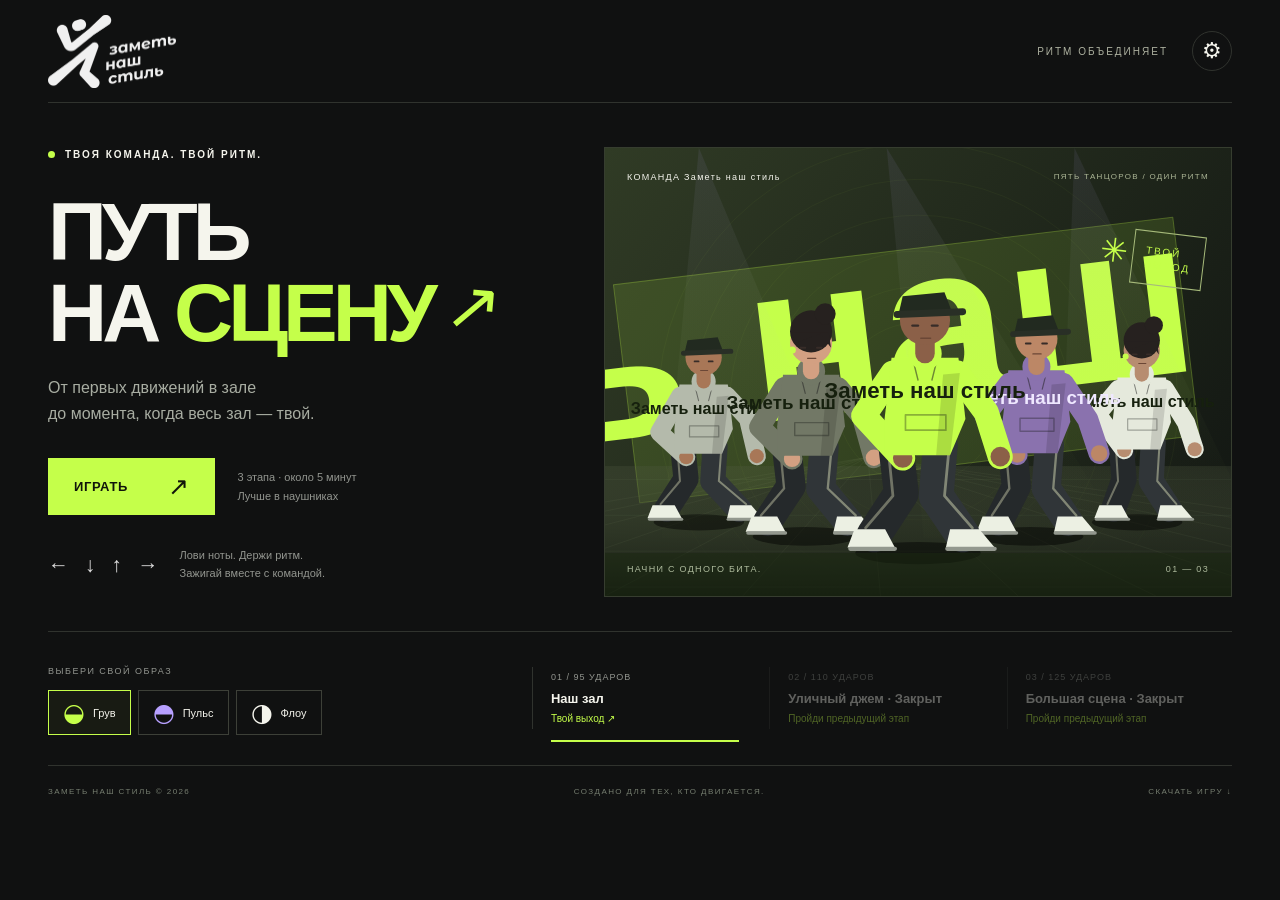
==== commit 120ac656: "Update verified game v-lite-9eed9371424a" ====
--- a/rhythm.html
+++ b/rhythm.html
@@ -1,6 +1,6 @@
-<!doctype html><html lang="ru"><head><meta charset="utf-8"><meta name="viewport" content="width=device-width,initial-scale=1"><meta name="theme-color" content="#101111"><meta name="description" content="Заметь наш стиль: Путь на сцену. Танцевальная ритм-игра команды Заметь наш стиль с тремя оригинальными композициями."><title>Заметь наш стиль: Путь на сцену</title><link rel="stylesheet" href="v-lite-e23d79eb989c/style.css"></head><body>
+<!doctype html><html lang="ru"><head><meta charset="utf-8"><meta name="viewport" content="width=device-width,initial-scale=1"><meta name="theme-color" content="#101111"><meta name="description" content="Заметь наш стиль: Путь на сцену. Танцевальная ритм-игра команды Заметь наш стиль с тремя оригинальными композициями."><title>Заметь наш стиль: Путь на сцену</title><link rel="stylesheet" href="v-lite-9eed9371424a/style.css"></head><body>
 <div id="app">
-<header><a class="brand" href="#" id="homeLink" aria-label="На главную"><img src="v-lite-e23d79eb989c/assets/zns-logo.png" alt="Заметь наш стиль" width="128" height="73" style="object-fit:contain;filter:brightness(0) invert(.94)"></a><div class="header-right"><span class="header-tag">РИТМ ОБЪЕДИНЯЕТ</span><button id="settingsBtn" class="icon-button" aria-label="Настройки звука и игры" title="Настройки">⚙</button><button id="pauseBtn" class="icon-button hidden" aria-label="Пауза">Ⅱ</button></div></header>
+<header><a class="brand" href="#" id="homeLink" aria-label="На главную"><img src="v-lite-9eed9371424a/assets/zns-logo.png" alt="Заметь наш стиль" width="128" height="73" style="object-fit:contain;filter:brightness(0) invert(.94)"></a><div class="header-right"><span class="header-tag">РИТМ ОБЪЕДИНЯЕТ</span><button id="settingsBtn" class="icon-button" aria-label="Настройки звука и игры" title="Настройки">⚙</button><button id="pauseBtn" class="icon-button hidden" aria-label="Пауза">Ⅱ</button></div></header>
 <main>
 <section id="home" class="screen home-screen">
  <div class="hero-copy"><div class="eyebrow"><i></i> ТВОЯ КОМАНДА. ТВОЙ РИТМ.</div><h1>ПУТЬ<br>НА <span>СЦЕНУ</span><b>↗</b></h1><p class="intro">От первых движений в зале<br>до момента, когда весь зал — твой.</p><div class="play-row"><button id="playBtn" class="primary">ИГРАТЬ <span>↗</span></button><span class="play-note">3 этапа · около 5 минут<br>Лучше в наушниках</span></div><div class="home-control"><span class="mini-keys">← ↓ ↑ →</span><span>Лови ноты. Держи ритм.<br>Зажигай вместе с командой.</span></div></div>
@@ -14,9 +14,9 @@
 </section>
 <section id="result" class="screen result-screen hidden"><div class="eyebrow" id="resultTag">ЭТАП ПРОЙДЕН</div><div class="stars" id="stars">★★★</div><h1 id="resultTitle">ЭТО ТВОЙ<br><span>РИТМ.</span></h1><p id="resultMessage">Команда готова двигаться дальше.</p><div class="result-stats"><div><strong id="resultAccuracy">100%</strong><span>ТОЧНОСТЬ</span></div><div><strong id="resultCombo">82</strong><span>МАКС. КОМБО</span></div><div><strong id="resultScore">13000</strong><span>ОЧКИ</span></div></div><div id="resultDetails" class="result-details"></div><p id="recordLabel" class="record-label"></p><div class="result-actions"><button id="retryBtn" class="secondary">Ещё раз ↻</button><button id="nextBtn" class="primary">Дальше <span>↗</span></button></div><button id="resultHome" class="text-button">К выбору этапа</button></section>
 <section id="final" class="screen final-screen hidden"><div class="eyebrow">ПУТЬ ПРОЙДЕН. ИСТОРИЯ ПРОДОЛЖАЕТСЯ.</div><div class="final-logo">Заметь наш стиль<span>✳</span></div><h1>ЗАМЕТЬ НАШ СТИЛЬ —<br><span>ЭТО ТОЛЬКО НАЧАЛО.</span></h1><p>Ты почувствовал ритм. Команда почувствовала тебя.</p><div id="finalResults" class="final-results"></div><button id="finalHome" class="primary">ЕЩЁ ОДИН ВЫХОД <span>↗</span></button></section>
-</main><footer class="site-footer"><span>ЗАМЕТЬ НАШ СТИЛЬ © 2026</span><span>СОЗДАНО ДЛЯ ТЕХ, КТО ДВИГАЕТСЯ.</span><a href="v-lite-e23d79eb989c/zns-game.html" download="Заметь наш стиль-put-na-scenu.html">СКАЧАТЬ ИГРУ ↓</a></footer>
+</main><footer class="site-footer"><span>ЗАМЕТЬ НАШ СТИЛЬ © 2026</span><span>СОЗДАНО ДЛЯ ТЕХ, КТО ДВИГАЕТСЯ.</span><a href="v-lite-9eed9371424a/zns-game.html" download="Заметь наш стиль-put-na-scenu.html">СКАЧАТЬ ИГРУ ↓</a></footer>
 </div>
 <dialog id="settingsDialog"><div class="modal-head"><div><div class="eyebrow">ТВОЙ РИТМ</div><h2>Настройки</h2></div><button class="icon-button" id="closeSettings" aria-label="Закрыть">×</button></div><label class="range-label">Громкость <output id="volumeValue">65%</output><input id="volume" type="range" min="0" max="100" value="65"></label><label class="toggle-label"><span>Звуки попаданий</span><input id="effects" type="checkbox" checked></label><label class="toggle-label"><span>Меньше визуальных эффектов</span><input id="reduced" type="checkbox"></label><label class="range-label">Задержка попаданий <output id="offsetValue">0 мс</output><input id="offset" type="range" min="-250" max="250" step="5" value="0"></label><p class="setting-help">Если звук в наушниках запаздывает, сдвинь ползунок в плюс. Это сдвинет ноты и окно попадания относительно музыки.</p><button id="calibrateBtn" class="secondary full">Проверить задержку по 8 ударам</button><p id="calibrateHelp" class="setting-help">Нажимай пробел в такт сигналам. Первые два удара — для разгона.</p><div class="rules"><b>Как играть</b><p>Нажимай ← ↓ ↑ → у линии попадания. Длинную ноту держи до конца. 10 попаданий подряд включают двойные очки. Ошибки не останавливают выступление.</p><p>3 звезды — от 90% точности, 2 — от 65%. Следующий этап откроется при любом результате.</p></div></dialog>
 <dialog id="pauseDialog"><div class="eyebrow">ВЫДОХНИ. БИТ ПОДОЖДЁТ.</div><h2>Пауза</h2><p>Музыка и ноты остановлены.</p><button id="resumeBtn" class="primary full">Продолжить <span>↗</span></button><button id="restartBtn" class="secondary full">Начать этап заново</button><button id="pauseHome" class="text-button full">На главную</button><p class="setting-help">Удержание, начатое до паузы, сохранится. После продолжения снова зажми нужную стрелку.</p></dialog>
 <div id="toast" role="status" class="toast hidden"></div>
-<script type="module" src="v-lite-e23d79eb989c/app.mjs"></script></body></html>
+<script type="module" src="v-lite-9eed9371424a/app.mjs"></script></body></html>
--- a/v-lite-9eed9371424a/style.css
+++ b/v-lite-9eed9371424a/style.css
@@ -0,0 +1,5 @@
+:root{--bg:#101111;--panel:#1a1b1b;--muted:#92958f;--line:#30332e;--lime:#c5ff4a;--purple:#b7a0ff;--white:#f5f5ed;font-family:Arial,Helvetica,sans-serif;color:var(--white);background:var(--bg);font-synthesis:none;color-scheme:dark}*{box-sizing:border-box}body{margin:0}button,a,input{-webkit-tap-highlight-color:transparent}button{font:inherit;cursor:pointer}button:disabled{cursor:not-allowed}button:focus-visible,a:focus-visible,input:focus-visible{outline:2px solid var(--lime);outline-offset:5px}button{color:inherit}a{color:inherit;text-decoration:none}#app{max-width:1600px;margin:auto;padding:0 48px}header{height:103px;display:flex;align-items:center;justify-content:space-between;border-bottom:1px solid var(--line)}.brand{display:flex;gap:18px;align-items:center}.brand-mark{font-size:46px;letter-spacing:-5px;font-weight:950;font-style:italic;line-height:1}.brand-mark span{font-size:12px;letter-spacing:0;vertical-align:top;display:inline-block;margin:3px 0 0 5px}.brand-caption{border-left:1px solid #555b4d;padding-left:18px;font-size:11px;font-weight:800;letter-spacing:1.6px;line-height:1.4}.header-right{display:flex;gap:24px;align-items:center}.header-tag{font-size:10px;letter-spacing:2px;color:#acb09f}.icon-button{background:transparent;border:1px solid var(--line);border-radius:50%;width:40px;height:40px;font-size:22px;display:grid;place-items:center}.icon-button:hover{border-color:var(--lime);color:var(--lime)}.home-screen{padding-top:44px;display:grid;grid-template-columns:44% 56%}.eyebrow{font-size:10px;font-weight:700;letter-spacing:2px;display:flex;gap:10px;align-items:center;line-height:1.5}.eyebrow i,.live-tag i{width:7px;height:7px;background:var(--lime);border-radius:50%;display:inline-block}h1{font-size:clamp(56px,6.4vw,98px);font-weight:950;line-height:.99;letter-spacing:-5px;margin:29px 0 22px}h1 span{color:var(--lime)}.hero-copy h1{position:relative;white-space:nowrap}.hero-copy h1 b{font-size:68px;font-weight:400;position:absolute;margin:0 0 0 12px;color:var(--lime);transform:rotate(5deg)}.intro{font-size:16px;line-height:1.6;color:#a8ada2}.play-row{display:flex;gap:22px;align-items:center;margin-top:32px}.primary{min-height:57px;background:var(--lime);border:0;padding:0 26px;color:#10150a;display:inline-flex;align-items:center;justify-content:space-between;gap:40px;font-size:13px;font-weight:800;letter-spacing:.6px;transition:background .15s,transform .15s}.primary:hover{background:#d9ff89;transform:translateY(-2px)}.primary span{font-size:25px;font-weight:400}.play-note{font-size:11px;color:var(--muted);line-height:1.7}.home-control{display:flex;gap:16px;margin-top:32px;align-items:center;font-size:11px;line-height:1.6;color:var(--muted)}.mini-keys{font-size:21px;color:#ddd;letter-spacing:5px;white-space:nowrap}.hero-art{position:relative;margin-left:35px;min-height:450px;overflow:hidden;background:#1b1e19;border:1px solid #363d2f}.hero-art canvas{position:absolute;width:100%;height:100%;inset:0}.art-label,.art-bottom{position:absolute;z-index:1;display:flex;justify-content:space-between;left:22px;right:22px;font-size:9px;letter-spacing:1.3px}.art-label{top:24px}.art-label span+span{color:#acb696;font-size:8px}.art-bottom{bottom:22px;color:#adba9c}.hero-stamp{position:absolute;right:27px;top:85px;transform:rotate(7deg);border:1px solid #a6ba7a;padding:12px;font-size:10px;letter-spacing:2px;line-height:1.4;color:var(--lime)}.hero-stamp span{position:absolute;left:-34px;top:0;font-size:33px}.home-bottom{grid-column:1/-1;display:flex;justify-content:space-between;gap:32px;padding:28px 0 30px;margin-top:34px;border-top:1px solid var(--line)}.small-label{font-size:9px;letter-spacing:1.5px;color:var(--muted)}#avatars{display:flex;gap:7px;margin-top:12px}.avatar{display:flex;align-items:center;gap:8px;background:transparent;border:1px solid #3d4038;padding:7px 14px;font-size:11px}.avatar.selected{border-color:var(--lime);background:#c5ff4a0b}.avatar-head{font-size:25px}.green{color:var(--lime)}.purple{color:var(--purple)}.white{color:var(--white)}.stage-select{display:flex;gap:12px;align-items:center;flex:1;max-width:700px}.stage-card{background:none;position:relative;text-align:left;border:0;border-left:1px solid var(--line);padding:5px 18px;min-height:62px;flex:1}.stage-card.selected:after{content:'';position:absolute;bottom:-13px;height:2px;background:var(--lime);left:18px;right:18px}.stage-card small{font-size:9px;color:var(--muted);display:block;letter-spacing:1px;margin-bottom:7px}.stage-card b{font-size:13px}.stage-card em{font-style:normal;display:block;font-size:10px;color:var(--lime);margin-top:6px}.stage-card:disabled{opacity:.35}.site-footer{display:flex;justify-content:space-between;border-top:1px solid var(--line);padding:21px 0;font-size:8px;letter-spacing:1.4px;color:#767e70}.hidden{display:none!important}.game-screen{padding-top:22px}.game-head{display:flex;justify-content:space-between;align-items:center;margin-bottom:20px}h2{font-size:34px;letter-spacing:-1px;margin:6px 0 0}.stats{display:flex;gap:42px}.stats>div{text-align:right}.stats span{font-size:9px;letter-spacing:2px;color:var(--muted);display:block;margin-bottom:5px}.stats strong{font-size:30px;font-variant-numeric:tabular-nums;letter-spacing:1px}.stats strong span{font-size:18px;display:inline;color:var(--lime)}.arena{height:min(65vh,610px);min-height:370px;position:relative;border:1px solid #373b31;background:#171b17;overflow:hidden}#sceneCanvas{position:absolute;inset:0;width:100%;height:100%}.stage-watermark{position:absolute;top:55px;left:38px;max-width:42%;font-size:clamp(36px,6vw,82px);line-height:.9;font-weight:950;letter-spacing:-3px;color:#ffffff12;pointer-events:none}.live-tag{position:absolute;top:23px;left:27px;font-size:9px;letter-spacing:2px;text-transform:uppercase;display:flex;align-items:center;gap:9px}.highway{position:absolute;right:5%;top:0;bottom:0;width:36%;min-width:300px;background:linear-gradient(180deg,#111713c9,#080d09f5);border-left:1px solid #65744a55;border-right:1px solid #65744a55}#notesCanvas{height:100%;width:100%;position:absolute;inset:0}.touch-keys{position:absolute;bottom:14px;left:4%;right:4%;display:flex;height:43px;gap:4px}.touch-keys button{flex:1;background:#c5ff4a0c;border:1px solid #66735355;font-size:27px;touch-action:none;color:#d9e8c4}.touch-keys button.down{color:#111;background:var(--lime)}.judgement{position:absolute;top:58%;left:0;right:0;text-align:center;font-weight:900;font-size:22px;color:var(--lime);pointer-events:none;text-shadow:0 2px 12px #000;opacity:0}.tutorial-hint{position:absolute;left:10px;right:10px;top:20%;padding:15px;background:#161c14f5;border:1px solid #7d954f;font-size:15px;line-height:1.6;text-align:center}.tutorial-hint b{color:var(--lime);font-size:25px;display:block}.scene-caption{position:absolute;bottom:29px;left:28px;max-width:40%;display:flex;flex-direction:column;gap:8px}.scene-caption b{font-size:10px;letter-spacing:2px}.scene-caption span{font-size:11px;color:#9da78f}.drive-badge{position:absolute;left:27px;top:62px;background:var(--lime);color:#141d08;padding:12px 15px;font-size:10px;font-weight:800;letter-spacing:1px;z-index:2;transform:rotate(-2deg)}.drive-badge b{font-size:20px;margin-left:10px}.game-footer{display:flex;gap:20px;align-items:center;padding:18px 0;font-size:9px;letter-spacing:1px;color:var(--muted)}.progress{flex:1;height:3px;background:#343a2d}.progress>div{height:100%;background:var(--lime);width:0}.text-button{border:0;background:none;color:var(--muted);font-size:11px;padding:12px 5px}.text-button:hover{color:var(--lime)}kbd{border:1px solid #505748;border-radius:3px;padding:2px 4px;font-size:9px;margin-left:8px}.result-screen,.final-screen{text-align:center;padding:44px 0 38px;min-height:650px;position:relative}.result-screen .eyebrow,.final-screen .eyebrow{justify-content:center}.stars{font-size:42px;letter-spacing:12px;color:var(--lime);margin:25px 0 0}.stars .empty{color:#383e31}.result-screen h1{font-size:67px;margin:15px 0 20px}.result-screen p,.final-screen p{color:var(--muted);font-size:14px}.result-stats{display:flex;justify-content:center;gap:65px;margin:30px 0}.result-stats strong{display:block;font-size:38px;letter-spacing:-1px}.result-stats span{font-size:9px;letter-spacing:2px;color:var(--muted);display:block;margin-top:9px}.result-details{font-size:11px;color:var(--muted)}p.record-label{color:var(--lime);font-size:11px;margin:20px 0}.result-actions{display:flex;gap:14px;justify-content:center}.secondary{border:1px solid #59624c;background:transparent;padding:17px 24px;min-height:52px;font-size:12px}.secondary:hover{border-color:var(--lime);color:var(--lime)}.final-logo{font-size:140px;font-weight:950;font-style:italic;letter-spacing:-15px;margin-top:10px}.final-logo span{font-size:75px;display:inline-block;color:var(--lime);margin-left:25px;font-style:normal}.final-screen h1{font-size:clamp(30px,4vw,56px);letter-spacing:-2px;line-height:1.12;margin-top:10px}.final-results{display:flex;justify-content:center;gap:45px;margin:30px 0}.final-results>div{text-align:left;border-left:1px solid #505940;padding-left:15px}.final-results b{display:block;font-size:12px}.final-results span{display:block;color:var(--lime);font-size:13px;margin-top:8px}dialog{background:#181c16;color:var(--white);border:1px solid #505e40;width:min(470px,calc(100vw - 30px));padding:30px;max-height:90vh;overflow-y:auto}dialog::backdrop{background:#050705dc;backdrop-filter:blur(7px)}.modal-head{display:flex;align-items:center;justify-content:space-between;margin-bottom:28px}.range-label{display:flex;flex-wrap:wrap;justify-content:space-between;font-size:13px;gap:15px;margin:25px 0 15px}.range-label output{color:var(--lime)}input[type=range]{width:100%;accent-color:var(--lime)}input[type=checkbox]{width:18px;height:18px;accent-color:var(--lime)}.toggle-label{display:flex;justify-content:space-between;align-items:center;font-size:13px;padding:13px 0;border-bottom:1px solid #30372a}.setting-help{font-size:11px;line-height:1.6;color:var(--muted)}.rules{border-top:1px solid #414c36;margin-top:24px;padding-top:19px;font-size:12px;line-height:1.6;color:var(--muted)}.rules b{color:#dbe6ca}.full{width:100%;margin-top:12px}#pauseDialog h2{font-size:55px;margin-top:15px}#pauseDialog>p{color:var(--muted)}.toast{position:fixed;bottom:25px;left:50%;transform:translateX(-50%);background:var(--lime);color:#17210b;padding:16px 24px;font-size:13px;max-width:90%;z-index:10}
+@media(min-width:1450px){.hero-art{min-height:510px}.hero-copy h1{margin-top:40px}.play-row{margin-top:40px}}
+@media(max-width:1100px){#app{padding:0 28px}.hero-copy h1{font-size:69px}.hero-copy h1 b{font-size:43px}.hero-art{margin-left:25px;min-height:425px}.art-label span+span{display:none}.home-bottom{gap:15px}.stage-card{padding-left:13px;padding-right:7px}.play-row{gap:13px}.play-note{font-size:10px}.highway{width:40%;right:2%}.stage-watermark{font-size:55px}}
+@media(max-width:760px){#app{padding:0 18px}header{height:78px}.brand-mark{font-size:38px}.brand-caption{font-size:9px}.header-tag{display:none}.home-screen{padding-top:28px;grid-template-columns:1fr}.hero-copy{position:relative;z-index:1}.hero-copy h1{font-size:72px;letter-spacing:-4px;margin-top:22px}.hero-copy h1 b{font-size:53px}.hero-art{margin:28px 0 0;min-height:330px}.home-bottom{flex-direction:column;margin-top:24px;padding-top:20px}.stage-select{max-width:none;margin:9px 0;gap:0}.stage-card{min-height:75px}.stage-card b{font-size:12px}.site-footer>span:nth-child(2){display:none}.site-footer{font-size:7px;gap:10px}.home-control{margin-top:24px}.game-head{margin-bottom:13px}.game-head h2{font-size:25px}.game-head .eyebrow{font-size:8px;letter-spacing:1px}.stats{gap:17px}.stats strong{font-size:23px}.stats span{font-size:7px}.arena{height:65vh;min-height:400px}.highway{width:52%;min-width:0;right:0}.stage-watermark{left:13px;font-size:29px;letter-spacing:-1px;top:67px}.live-tag{top:19px;left:13px;font-size:8px;letter-spacing:.5px}.scene-caption{left:12px;bottom:25px}.scene-caption b{font-size:8px;letter-spacing:1px;line-height:1.6}.scene-caption span{font-size:9px}.drive-badge{left:8px;top:50px;font-size:8px;padding:7px;max-width:46%}.drive-badge b{font-size:16px;display:block;margin:4px 0 0}.game-footer{gap:10px;font-size:8px}.game-footer>span:first-child{display:none}.judgement{font-size:16px}.touch-keys{height:42px;bottom:12px}.touch-keys button{font-size:22px}.tutorial-hint{font-size:12px;padding:9px}.result-screen{padding-top:30px;min-height:620px}.result-screen h1{font-size:53px;letter-spacing:-3px}.result-stats{gap:25px}.result-stats strong{font-size:28px}.result-stats span{font-size:8px;letter-spacing:1px}.result-details{font-size:10px}.final-logo{font-size:110px}.final-results{gap:15px}.final-results b{font-size:10px}.final-screen .eyebrow{font-size:8px}.final-screen h1{font-size:30px;letter-spacing:-1px}.result-actions{gap:10px}.result-actions .primary{gap:20px}}
+@media(prefers-reduced-motion:reduce){*{scroll-behavior:auto!important;transition:none!important}}
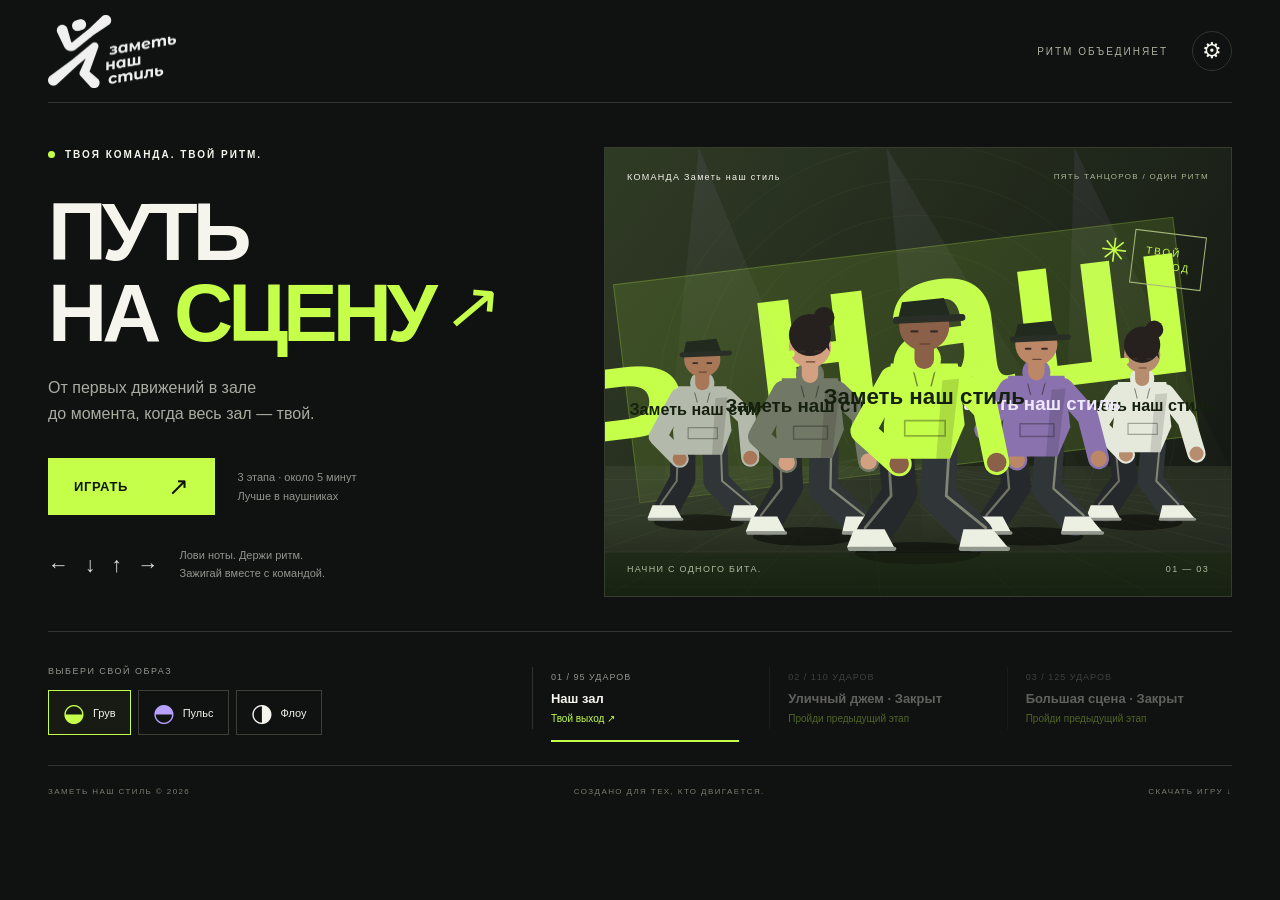
==== commit 666ce898: "Update verified game v-lite-e9158785b06e" ====
--- a/rhythm.html
+++ b/rhythm.html
@@ -1,6 +1,6 @@
-<!doctype html><html lang="ru"><head><meta charset="utf-8"><meta name="viewport" content="width=device-width,initial-scale=1"><meta name="theme-color" content="#101111"><meta name="description" content="Заметь наш стиль: Путь на сцену. Танцевальная ритм-игра команды Заметь наш стиль с тремя оригинальными композициями."><title>Заметь наш стиль: Путь на сцену</title><link rel="stylesheet" href="v-lite-9eed9371424a/style.css"></head><body>
+<!doctype html><html lang="ru"><head><meta charset="utf-8"><meta name="viewport" content="width=device-width,initial-scale=1"><meta name="theme-color" content="#101111"><meta name="description" content="Заметь наш стиль: Путь на сцену. Танцевальная ритм-игра команды Заметь наш стиль с тремя оригинальными композициями."><title>Заметь наш стиль: Путь на сцену</title><link rel="stylesheet" href="v-lite-e9158785b06e/style.css"></head><body>
 <div id="app">
-<header><a class="brand" href="#" id="homeLink" aria-label="На главную"><img src="v-lite-9eed9371424a/assets/zns-logo.png" alt="Заметь наш стиль" width="128" height="73" style="object-fit:contain;filter:brightness(0) invert(.94)"></a><div class="header-right"><span class="header-tag">РИТМ ОБЪЕДИНЯЕТ</span><button id="settingsBtn" class="icon-button" aria-label="Настройки звука и игры" title="Настройки">⚙</button><button id="pauseBtn" class="icon-button hidden" aria-label="Пауза">Ⅱ</button></div></header>
+<header><a class="brand" href="#" id="homeLink" aria-label="На главную"><img src="v-lite-e9158785b06e/assets/zns-logo.png" alt="Заметь наш стиль" width="128" height="73" style="object-fit:contain;filter:brightness(0) invert(.94)"></a><div class="header-right"><span class="header-tag">РИТМ ОБЪЕДИНЯЕТ</span><button id="settingsBtn" class="icon-button" aria-label="Настройки звука и игры" title="Настройки">⚙</button><button id="pauseBtn" class="icon-button hidden" aria-label="Пауза">Ⅱ</button></div></header>
 <main>
 <section id="home" class="screen home-screen">
  <div class="hero-copy"><div class="eyebrow"><i></i> ТВОЯ КОМАНДА. ТВОЙ РИТМ.</div><h1>ПУТЬ<br>НА <span>СЦЕНУ</span><b>↗</b></h1><p class="intro">От первых движений в зале<br>до момента, когда весь зал — твой.</p><div class="play-row"><button id="playBtn" class="primary">ИГРАТЬ <span>↗</span></button><span class="play-note">3 этапа · около 5 минут<br>Лучше в наушниках</span></div><div class="home-control"><span class="mini-keys">← ↓ ↑ →</span><span>Лови ноты. Держи ритм.<br>Зажигай вместе с командой.</span></div></div>
@@ -14,9 +14,9 @@
 </section>
 <section id="result" class="screen result-screen hidden"><div class="eyebrow" id="resultTag">ЭТАП ПРОЙДЕН</div><div class="stars" id="stars">★★★</div><h1 id="resultTitle">ЭТО ТВОЙ<br><span>РИТМ.</span></h1><p id="resultMessage">Команда готова двигаться дальше.</p><div class="result-stats"><div><strong id="resultAccuracy">100%</strong><span>ТОЧНОСТЬ</span></div><div><strong id="resultCombo">82</strong><span>МАКС. КОМБО</span></div><div><strong id="resultScore">13000</strong><span>ОЧКИ</span></div></div><div id="resultDetails" class="result-details"></div><p id="recordLabel" class="record-label"></p><div class="result-actions"><button id="retryBtn" class="secondary">Ещё раз ↻</button><button id="nextBtn" class="primary">Дальше <span>↗</span></button></div><button id="resultHome" class="text-button">К выбору этапа</button></section>
 <section id="final" class="screen final-screen hidden"><div class="eyebrow">ПУТЬ ПРОЙДЕН. ИСТОРИЯ ПРОДОЛЖАЕТСЯ.</div><div class="final-logo">Заметь наш стиль<span>✳</span></div><h1>ЗАМЕТЬ НАШ СТИЛЬ —<br><span>ЭТО ТОЛЬКО НАЧАЛО.</span></h1><p>Ты почувствовал ритм. Команда почувствовала тебя.</p><div id="finalResults" class="final-results"></div><button id="finalHome" class="primary">ЕЩЁ ОДИН ВЫХОД <span>↗</span></button></section>
-</main><footer class="site-footer"><span>ЗАМЕТЬ НАШ СТИЛЬ © 2026</span><span>СОЗДАНО ДЛЯ ТЕХ, КТО ДВИГАЕТСЯ.</span><a href="v-lite-9eed9371424a/zns-game.html" download="Заметь наш стиль-put-na-scenu.html">СКАЧАТЬ ИГРУ ↓</a></footer>
+</main><footer class="site-footer"><span>ЗАМЕТЬ НАШ СТИЛЬ © 2026</span><span>СОЗДАНО ДЛЯ ТЕХ, КТО ДВИГАЕТСЯ.</span><a href="v-lite-e9158785b06e/zns-game.html" download="Заметь наш стиль-put-na-scenu.html">СКАЧАТЬ ИГРУ ↓</a></footer>
 </div>
 <dialog id="settingsDialog"><div class="modal-head"><div><div class="eyebrow">ТВОЙ РИТМ</div><h2>Настройки</h2></div><button class="icon-button" id="closeSettings" aria-label="Закрыть">×</button></div><label class="range-label">Громкость <output id="volumeValue">65%</output><input id="volume" type="range" min="0" max="100" value="65"></label><label class="toggle-label"><span>Звуки попаданий</span><input id="effects" type="checkbox" checked></label><label class="toggle-label"><span>Меньше визуальных эффектов</span><input id="reduced" type="checkbox"></label><label class="range-label">Задержка попаданий <output id="offsetValue">0 мс</output><input id="offset" type="range" min="-250" max="250" step="5" value="0"></label><p class="setting-help">Если звук в наушниках запаздывает, сдвинь ползунок в плюс. Это сдвинет ноты и окно попадания относительно музыки.</p><button id="calibrateBtn" class="secondary full">Проверить задержку по 8 ударам</button><p id="calibrateHelp" class="setting-help">Нажимай пробел в такт сигналам. Первые два удара — для разгона.</p><div class="rules"><b>Как играть</b><p>Нажимай ← ↓ ↑ → у линии попадания. Длинную ноту держи до конца. 10 попаданий подряд включают двойные очки. Ошибки не останавливают выступление.</p><p>3 звезды — от 90% точности, 2 — от 65%. Следующий этап откроется при любом результате.</p></div></dialog>
 <dialog id="pauseDialog"><div class="eyebrow">ВЫДОХНИ. БИТ ПОДОЖДЁТ.</div><h2>Пауза</h2><p>Музыка и ноты остановлены.</p><button id="resumeBtn" class="primary full">Продолжить <span>↗</span></button><button id="restartBtn" class="secondary full">Начать этап заново</button><button id="pauseHome" class="text-button full">На главную</button><p class="setting-help">Удержание, начатое до паузы, сохранится. После продолжения снова зажми нужную стрелку.</p></dialog>
 <div id="toast" role="status" class="toast hidden"></div>
-<script type="module" src="v-lite-9eed9371424a/app.mjs"></script></body></html>
+<script type="module" src="v-lite-e9158785b06e/app.mjs"></script></body></html>
--- a/v-lite-e9158785b06e/style.css
+++ b/v-lite-e9158785b06e/style.css
@@ -0,0 +1,5 @@
+:root{--bg:#101111;--panel:#1a1b1b;--muted:#92958f;--line:#30332e;--lime:#c5ff4a;--purple:#b7a0ff;--white:#f5f5ed;font-family:Arial,Helvetica,sans-serif;color:var(--white);background:var(--bg);font-synthesis:none;color-scheme:dark}*{box-sizing:border-box}body{margin:0}button,a,input{-webkit-tap-highlight-color:transparent}button{font:inherit;cursor:pointer}button:disabled{cursor:not-allowed}button:focus-visible,a:focus-visible,input:focus-visible{outline:2px solid var(--lime);outline-offset:5px}button{color:inherit}a{color:inherit;text-decoration:none}#app{max-width:1600px;margin:auto;padding:0 48px}header{height:103px;display:flex;align-items:center;justify-content:space-between;border-bottom:1px solid var(--line)}.brand{display:flex;gap:18px;align-items:center}.brand-mark{font-size:46px;letter-spacing:-5px;font-weight:950;font-style:italic;line-height:1}.brand-mark span{font-size:12px;letter-spacing:0;vertical-align:top;display:inline-block;margin:3px 0 0 5px}.brand-caption{border-left:1px solid #555b4d;padding-left:18px;font-size:11px;font-weight:800;letter-spacing:1.6px;line-height:1.4}.header-right{display:flex;gap:24px;align-items:center}.header-tag{font-size:10px;letter-spacing:2px;color:#acb09f}.icon-button{background:transparent;border:1px solid var(--line);border-radius:50%;width:40px;height:40px;font-size:22px;display:grid;place-items:center}.icon-button:hover{border-color:var(--lime);color:var(--lime)}.home-screen{padding-top:44px;display:grid;grid-template-columns:44% 56%}.eyebrow{font-size:10px;font-weight:700;letter-spacing:2px;display:flex;gap:10px;align-items:center;line-height:1.5}.eyebrow i,.live-tag i{width:7px;height:7px;background:var(--lime);border-radius:50%;display:inline-block}h1{font-size:clamp(56px,6.4vw,98px);font-weight:950;line-height:.99;letter-spacing:-5px;margin:29px 0 22px}h1 span{color:var(--lime)}.hero-copy h1{position:relative;white-space:nowrap}.hero-copy h1 b{font-size:68px;font-weight:400;position:absolute;margin:0 0 0 12px;color:var(--lime);transform:rotate(5deg)}.intro{font-size:16px;line-height:1.6;color:#a8ada2}.play-row{display:flex;gap:22px;align-items:center;margin-top:32px}.primary{min-height:57px;background:var(--lime);border:0;padding:0 26px;color:#10150a;display:inline-flex;align-items:center;justify-content:space-between;gap:40px;font-size:13px;font-weight:800;letter-spacing:.6px;transition:background .15s,transform .15s}.primary:hover{background:#d9ff89;transform:translateY(-2px)}.primary span{font-size:25px;font-weight:400}.play-note{font-size:11px;color:var(--muted);line-height:1.7}.home-control{display:flex;gap:16px;margin-top:32px;align-items:center;font-size:11px;line-height:1.6;color:var(--muted)}.mini-keys{font-size:21px;color:#ddd;letter-spacing:5px;white-space:nowrap}.hero-art{position:relative;margin-left:35px;min-height:450px;overflow:hidden;background:#1b1e19;border:1px solid #363d2f}.hero-art canvas{position:absolute;width:100%;height:100%;inset:0}.art-label,.art-bottom{position:absolute;z-index:1;display:flex;justify-content:space-between;left:22px;right:22px;font-size:9px;letter-spacing:1.3px}.art-label{top:24px}.art-label span+span{color:#acb696;font-size:8px}.art-bottom{bottom:22px;color:#adba9c}.hero-stamp{position:absolute;right:27px;top:85px;transform:rotate(7deg);border:1px solid #a6ba7a;padding:12px;font-size:10px;letter-spacing:2px;line-height:1.4;color:var(--lime)}.hero-stamp span{position:absolute;left:-34px;top:0;font-size:33px}.home-bottom{grid-column:1/-1;display:flex;justify-content:space-between;gap:32px;padding:28px 0 30px;margin-top:34px;border-top:1px solid var(--line)}.small-label{font-size:9px;letter-spacing:1.5px;color:var(--muted)}#avatars{display:flex;gap:7px;margin-top:12px}.avatar{display:flex;align-items:center;gap:8px;background:transparent;border:1px solid #3d4038;padding:7px 14px;font-size:11px}.avatar.selected{border-color:var(--lime);background:#c5ff4a0b}.avatar-head{font-size:25px}.green{color:var(--lime)}.purple{color:var(--purple)}.white{color:var(--white)}.stage-select{display:flex;gap:12px;align-items:center;flex:1;max-width:700px}.stage-card{background:none;position:relative;text-align:left;border:0;border-left:1px solid var(--line);padding:5px 18px;min-height:62px;flex:1}.stage-card.selected:after{content:'';position:absolute;bottom:-13px;height:2px;background:var(--lime);left:18px;right:18px}.stage-card small{font-size:9px;color:var(--muted);display:block;letter-spacing:1px;margin-bottom:7px}.stage-card b{font-size:13px}.stage-card em{font-style:normal;display:block;font-size:10px;color:var(--lime);margin-top:6px}.stage-card:disabled{opacity:.35}.site-footer{display:flex;justify-content:space-between;border-top:1px solid var(--line);padding:21px 0;font-size:8px;letter-spacing:1.4px;color:#767e70}.hidden{display:none!important}.game-screen{padding-top:22px}.game-head{display:flex;justify-content:space-between;align-items:center;margin-bottom:20px}h2{font-size:34px;letter-spacing:-1px;margin:6px 0 0}.stats{display:flex;gap:42px}.stats>div{text-align:right}.stats span{font-size:9px;letter-spacing:2px;color:var(--muted);display:block;margin-bottom:5px}.stats strong{font-size:30px;font-variant-numeric:tabular-nums;letter-spacing:1px}.stats strong span{font-size:18px;display:inline;color:var(--lime)}.arena{height:min(65vh,610px);min-height:370px;position:relative;border:1px solid #373b31;background:#171b17;overflow:hidden}#sceneCanvas{position:absolute;inset:0;width:100%;height:100%}.stage-watermark{position:absolute;top:55px;left:38px;max-width:42%;font-size:clamp(36px,6vw,82px);line-height:.9;font-weight:950;letter-spacing:-3px;color:#ffffff12;pointer-events:none}.live-tag{position:absolute;top:23px;left:27px;font-size:9px;letter-spacing:2px;text-transform:uppercase;display:flex;align-items:center;gap:9px}.highway{position:absolute;right:5%;top:0;bottom:0;width:36%;min-width:300px;background:linear-gradient(180deg,#111713c9,#080d09f5);border-left:1px solid #65744a55;border-right:1px solid #65744a55}#notesCanvas{height:100%;width:100%;position:absolute;inset:0}.touch-keys{position:absolute;bottom:14px;left:4%;right:4%;display:flex;height:43px;gap:4px}.touch-keys button{flex:1;background:#c5ff4a0c;border:1px solid #66735355;font-size:27px;touch-action:none;color:#d9e8c4}.touch-keys button.down{color:#111;background:var(--lime)}.judgement{position:absolute;top:58%;left:0;right:0;text-align:center;font-weight:900;font-size:22px;color:var(--lime);pointer-events:none;text-shadow:0 2px 12px #000;opacity:0}.tutorial-hint{position:absolute;left:10px;right:10px;top:20%;padding:15px;background:#161c14f5;border:1px solid #7d954f;font-size:15px;line-height:1.6;text-align:center}.tutorial-hint b{color:var(--lime);font-size:25px;display:block}.scene-caption{position:absolute;bottom:29px;left:28px;max-width:40%;display:flex;flex-direction:column;gap:8px}.scene-caption b{font-size:10px;letter-spacing:2px}.scene-caption span{font-size:11px;color:#9da78f}.drive-badge{position:absolute;left:27px;top:62px;background:var(--lime);color:#141d08;padding:12px 15px;font-size:10px;font-weight:800;letter-spacing:1px;z-index:2;transform:rotate(-2deg)}.drive-badge b{font-size:20px;margin-left:10px}.game-footer{display:flex;gap:20px;align-items:center;padding:18px 0;font-size:9px;letter-spacing:1px;color:var(--muted)}.progress{flex:1;height:3px;background:#343a2d}.progress>div{height:100%;background:var(--lime);width:0}.text-button{border:0;background:none;color:var(--muted);font-size:11px;padding:12px 5px}.text-button:hover{color:var(--lime)}kbd{border:1px solid #505748;border-radius:3px;padding:2px 4px;font-size:9px;margin-left:8px}.result-screen,.final-screen{text-align:center;padding:44px 0 38px;min-height:650px;position:relative}.result-screen .eyebrow,.final-screen .eyebrow{justify-content:center}.stars{font-size:42px;letter-spacing:12px;color:var(--lime);margin:25px 0 0}.stars .empty{color:#383e31}.result-screen h1{font-size:67px;margin:15px 0 20px}.result-screen p,.final-screen p{color:var(--muted);font-size:14px}.result-stats{display:flex;justify-content:center;gap:65px;margin:30px 0}.result-stats strong{display:block;font-size:38px;letter-spacing:-1px}.result-stats span{font-size:9px;letter-spacing:2px;color:var(--muted);display:block;margin-top:9px}.result-details{font-size:11px;color:var(--muted)}p.record-label{color:var(--lime);font-size:11px;margin:20px 0}.result-actions{display:flex;gap:14px;justify-content:center}.secondary{border:1px solid #59624c;background:transparent;padding:17px 24px;min-height:52px;font-size:12px}.secondary:hover{border-color:var(--lime);color:var(--lime)}.final-logo{font-size:140px;font-weight:950;font-style:italic;letter-spacing:-15px;margin-top:10px}.final-logo span{font-size:75px;display:inline-block;color:var(--lime);margin-left:25px;font-style:normal}.final-screen h1{font-size:clamp(30px,4vw,56px);letter-spacing:-2px;line-height:1.12;margin-top:10px}.final-results{display:flex;justify-content:center;gap:45px;margin:30px 0}.final-results>div{text-align:left;border-left:1px solid #505940;padding-left:15px}.final-results b{display:block;font-size:12px}.final-results span{display:block;color:var(--lime);font-size:13px;margin-top:8px}dialog{background:#181c16;color:var(--white);border:1px solid #505e40;width:min(470px,calc(100vw - 30px));padding:30px;max-height:90vh;overflow-y:auto}dialog::backdrop{background:#050705dc;backdrop-filter:blur(7px)}.modal-head{display:flex;align-items:center;justify-content:space-between;margin-bottom:28px}.range-label{display:flex;flex-wrap:wrap;justify-content:space-between;font-size:13px;gap:15px;margin:25px 0 15px}.range-label output{color:var(--lime)}input[type=range]{width:100%;accent-color:var(--lime)}input[type=checkbox]{width:18px;height:18px;accent-color:var(--lime)}.toggle-label{display:flex;justify-content:space-between;align-items:center;font-size:13px;padding:13px 0;border-bottom:1px solid #30372a}.setting-help{font-size:11px;line-height:1.6;color:var(--muted)}.rules{border-top:1px solid #414c36;margin-top:24px;padding-top:19px;font-size:12px;line-height:1.6;color:var(--muted)}.rules b{color:#dbe6ca}.full{width:100%;margin-top:12px}#pauseDialog h2{font-size:55px;margin-top:15px}#pauseDialog>p{color:var(--muted)}.toast{position:fixed;bottom:25px;left:50%;transform:translateX(-50%);background:var(--lime);color:#17210b;padding:16px 24px;font-size:13px;max-width:90%;z-index:10}
+@media(min-width:1450px){.hero-art{min-height:510px}.hero-copy h1{margin-top:40px}.play-row{margin-top:40px}}
+@media(max-width:1100px){#app{padding:0 28px}.hero-copy h1{font-size:69px}.hero-copy h1 b{font-size:43px}.hero-art{margin-left:25px;min-height:425px}.art-label span+span{display:none}.home-bottom{gap:15px}.stage-card{padding-left:13px;padding-right:7px}.play-row{gap:13px}.play-note{font-size:10px}.highway{width:40%;right:2%}.stage-watermark{font-size:55px}}
+@media(max-width:760px){#app{padding:0 18px}header{height:78px}.brand-mark{font-size:38px}.brand-caption{font-size:9px}.header-tag{display:none}.home-screen{padding-top:28px;grid-template-columns:1fr}.hero-copy{position:relative;z-index:1}.hero-copy h1{font-size:72px;letter-spacing:-4px;margin-top:22px}.hero-copy h1 b{font-size:53px}.hero-art{margin:28px 0 0;min-height:330px}.home-bottom{flex-direction:column;margin-top:24px;padding-top:20px}.stage-select{max-width:none;margin:9px 0;gap:0}.stage-card{min-height:75px}.stage-card b{font-size:12px}.site-footer>span:nth-child(2){display:none}.site-footer{font-size:7px;gap:10px}.home-control{margin-top:24px}.game-head{margin-bottom:13px}.game-head h2{font-size:25px}.game-head .eyebrow{font-size:8px;letter-spacing:1px}.stats{gap:17px}.stats strong{font-size:23px}.stats span{font-size:7px}.arena{height:65vh;min-height:400px}.highway{width:52%;min-width:0;right:0}.stage-watermark{left:13px;font-size:29px;letter-spacing:-1px;top:67px}.live-tag{top:19px;left:13px;font-size:8px;letter-spacing:.5px}.scene-caption{left:12px;bottom:25px}.scene-caption b{font-size:8px;letter-spacing:1px;line-height:1.6}.scene-caption span{font-size:9px}.drive-badge{left:8px;top:50px;font-size:8px;padding:7px;max-width:46%}.drive-badge b{font-size:16px;display:block;margin:4px 0 0}.game-footer{gap:10px;font-size:8px}.game-footer>span:first-child{display:none}.judgement{font-size:16px}.touch-keys{height:42px;bottom:12px}.touch-keys button{font-size:22px}.tutorial-hint{font-size:12px;padding:9px}.result-screen{padding-top:30px;min-height:620px}.result-screen h1{font-size:53px;letter-spacing:-3px}.result-stats{gap:25px}.result-stats strong{font-size:28px}.result-stats span{font-size:8px;letter-spacing:1px}.result-details{font-size:10px}.final-logo{font-size:110px}.final-results{gap:15px}.final-results b{font-size:10px}.final-screen .eyebrow{font-size:8px}.final-screen h1{font-size:30px;letter-spacing:-1px}.result-actions{gap:10px}.result-actions .primary{gap:20px}}
+@media(prefers-reduced-motion:reduce){*{scroll-behavior:auto!important;transition:none!important}}
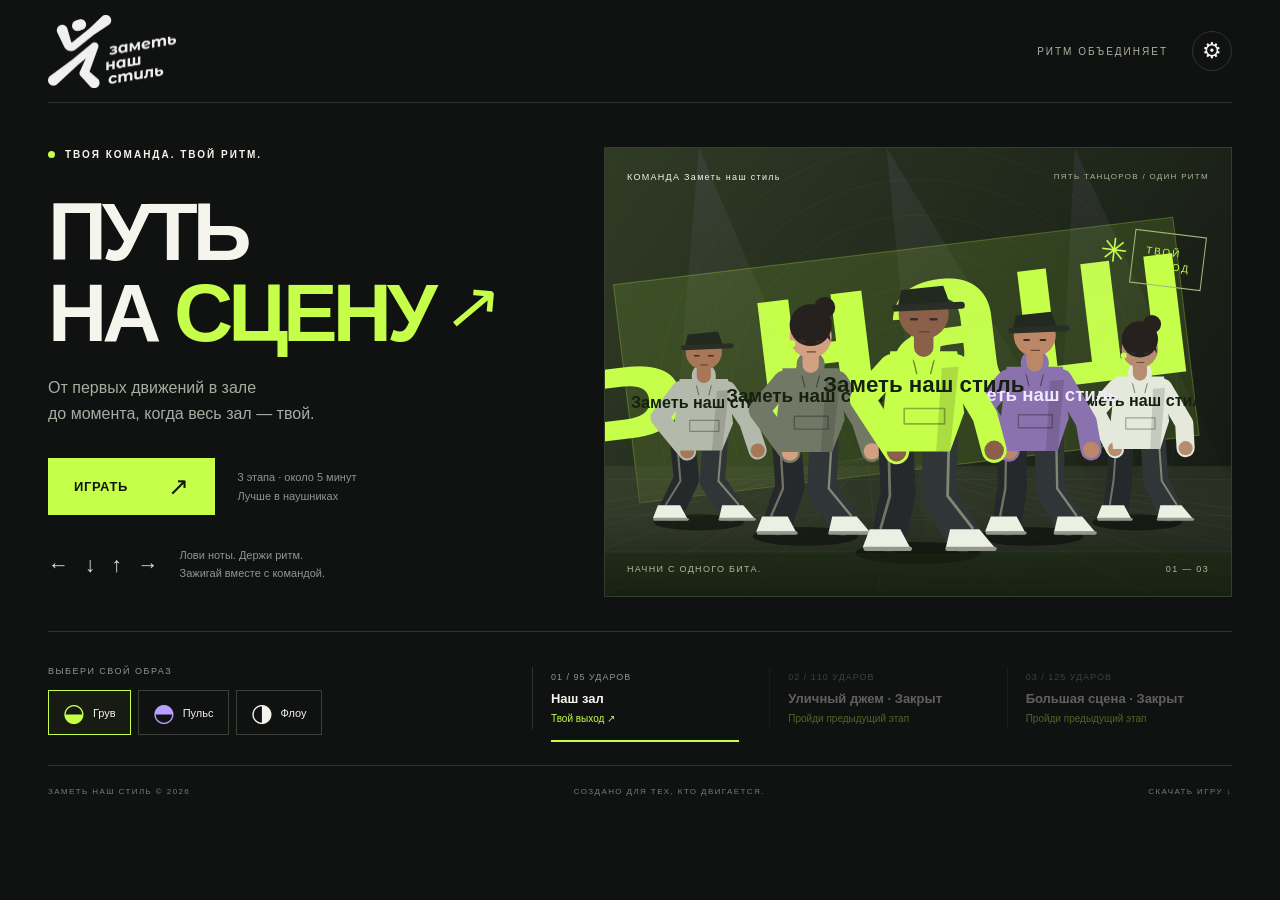
==== commit cad87d34: "Update verified game v-lite-98f2de2e8e94" ====
--- a/rhythm.html
+++ b/rhythm.html
@@ -1,6 +1,6 @@
-<!doctype html><html lang="ru"><head><meta charset="utf-8"><meta name="viewport" content="width=device-width,initial-scale=1"><meta name="theme-color" content="#101111"><meta name="description" content="Заметь наш стиль: Путь на сцену. Танцевальная ритм-игра команды Заметь наш стиль с тремя оригинальными композициями."><title>Заметь наш стиль: Путь на сцену</title><link rel="stylesheet" href="v-lite-e9158785b06e/style.css"></head><body>
+<!doctype html><html lang="ru"><head><meta charset="utf-8"><meta name="viewport" content="width=device-width,initial-scale=1"><meta name="theme-color" content="#101111"><meta name="description" content="Заметь наш стиль: Путь на сцену. Танцевальная ритм-игра команды Заметь наш стиль с тремя оригинальными композициями."><title>Заметь наш стиль: Путь на сцену</title><link rel="stylesheet" href="v-lite-98f2de2e8e94/style.css"></head><body>
 <div id="app">
-<header><a class="brand" href="#" id="homeLink" aria-label="На главную"><img src="v-lite-e9158785b06e/assets/zns-logo.png" alt="Заметь наш стиль" width="128" height="73" style="object-fit:contain;filter:brightness(0) invert(.94)"></a><div class="header-right"><span class="header-tag">РИТМ ОБЪЕДИНЯЕТ</span><button id="settingsBtn" class="icon-button" aria-label="Настройки звука и игры" title="Настройки">⚙</button><button id="pauseBtn" class="icon-button hidden" aria-label="Пауза">Ⅱ</button></div></header>
+<header><a class="brand" href="#" id="homeLink" aria-label="На главную"><img src="v-lite-98f2de2e8e94/assets/zns-logo.png" alt="Заметь наш стиль" width="128" height="73" style="object-fit:contain;filter:brightness(0) invert(.94)"></a><div class="header-right"><span class="header-tag">РИТМ ОБЪЕДИНЯЕТ</span><button id="settingsBtn" class="icon-button" aria-label="Настройки звука и игры" title="Настройки">⚙</button><button id="pauseBtn" class="icon-button hidden" aria-label="Пауза">Ⅱ</button></div></header>
 <main>
 <section id="home" class="screen home-screen">
  <div class="hero-copy"><div class="eyebrow"><i></i> ТВОЯ КОМАНДА. ТВОЙ РИТМ.</div><h1>ПУТЬ<br>НА <span>СЦЕНУ</span><b>↗</b></h1><p class="intro">От первых движений в зале<br>до момента, когда весь зал — твой.</p><div class="play-row"><button id="playBtn" class="primary">ИГРАТЬ <span>↗</span></button><span class="play-note">3 этапа · около 5 минут<br>Лучше в наушниках</span></div><div class="home-control"><span class="mini-keys">← ↓ ↑ →</span><span>Лови ноты. Держи ритм.<br>Зажигай вместе с командой.</span></div></div>
@@ -14,9 +14,9 @@
 </section>
 <section id="result" class="screen result-screen hidden"><div class="eyebrow" id="resultTag">ЭТАП ПРОЙДЕН</div><div class="stars" id="stars">★★★</div><h1 id="resultTitle">ЭТО ТВОЙ<br><span>РИТМ.</span></h1><p id="resultMessage">Команда готова двигаться дальше.</p><div class="result-stats"><div><strong id="resultAccuracy">100%</strong><span>ТОЧНОСТЬ</span></div><div><strong id="resultCombo">82</strong><span>МАКС. КОМБО</span></div><div><strong id="resultScore">13000</strong><span>ОЧКИ</span></div></div><div id="resultDetails" class="result-details"></div><p id="recordLabel" class="record-label"></p><div class="result-actions"><button id="retryBtn" class="secondary">Ещё раз ↻</button><button id="nextBtn" class="primary">Дальше <span>↗</span></button></div><button id="resultHome" class="text-button">К выбору этапа</button></section>
 <section id="final" class="screen final-screen hidden"><div class="eyebrow">ПУТЬ ПРОЙДЕН. ИСТОРИЯ ПРОДОЛЖАЕТСЯ.</div><div class="final-logo">Заметь наш стиль<span>✳</span></div><h1>ЗАМЕТЬ НАШ СТИЛЬ —<br><span>ЭТО ТОЛЬКО НАЧАЛО.</span></h1><p>Ты почувствовал ритм. Команда почувствовала тебя.</p><div id="finalResults" class="final-results"></div><button id="finalHome" class="primary">ЕЩЁ ОДИН ВЫХОД <span>↗</span></button></section>
-</main><footer class="site-footer"><span>ЗАМЕТЬ НАШ СТИЛЬ © 2026</span><span>СОЗДАНО ДЛЯ ТЕХ, КТО ДВИГАЕТСЯ.</span><a href="v-lite-e9158785b06e/zns-game.html" download="Заметь наш стиль-put-na-scenu.html">СКАЧАТЬ ИГРУ ↓</a></footer>
+</main><footer class="site-footer"><span>ЗАМЕТЬ НАШ СТИЛЬ © 2026</span><span>СОЗДАНО ДЛЯ ТЕХ, КТО ДВИГАЕТСЯ.</span><a href="v-lite-98f2de2e8e94/zns-game.html" download="Заметь наш стиль-put-na-scenu.html">СКАЧАТЬ ИГРУ ↓</a></footer>
 </div>
 <dialog id="settingsDialog"><div class="modal-head"><div><div class="eyebrow">ТВОЙ РИТМ</div><h2>Настройки</h2></div><button class="icon-button" id="closeSettings" aria-label="Закрыть">×</button></div><label class="range-label">Громкость <output id="volumeValue">65%</output><input id="volume" type="range" min="0" max="100" value="65"></label><label class="toggle-label"><span>Звуки попаданий</span><input id="effects" type="checkbox" checked></label><label class="toggle-label"><span>Меньше визуальных эффектов</span><input id="reduced" type="checkbox"></label><label class="range-label">Задержка попаданий <output id="offsetValue">0 мс</output><input id="offset" type="range" min="-250" max="250" step="5" value="0"></label><p class="setting-help">Если звук в наушниках запаздывает, сдвинь ползунок в плюс. Это сдвинет ноты и окно попадания относительно музыки.</p><button id="calibrateBtn" class="secondary full">Проверить задержку по 8 ударам</button><p id="calibrateHelp" class="setting-help">Нажимай пробел в такт сигналам. Первые два удара — для разгона.</p><div class="rules"><b>Как играть</b><p>Нажимай ← ↓ ↑ → у линии попадания. Длинную ноту держи до конца. 10 попаданий подряд включают двойные очки. Ошибки не останавливают выступление.</p><p>3 звезды — от 90% точности, 2 — от 65%. Следующий этап откроется при любом результате.</p></div></dialog>
 <dialog id="pauseDialog"><div class="eyebrow">ВЫДОХНИ. БИТ ПОДОЖДЁТ.</div><h2>Пауза</h2><p>Музыка и ноты остановлены.</p><button id="resumeBtn" class="primary full">Продолжить <span>↗</span></button><button id="restartBtn" class="secondary full">Начать этап заново</button><button id="pauseHome" class="text-button full">На главную</button><p class="setting-help">Удержание, начатое до паузы, сохранится. После продолжения снова зажми нужную стрелку.</p></dialog>
 <div id="toast" role="status" class="toast hidden"></div>
-<script type="module" src="v-lite-e9158785b06e/app.mjs"></script></body></html>
+<script type="module" src="v-lite-98f2de2e8e94/app.mjs"></script></body></html>
--- a/v-lite-98f2de2e8e94/style.css
+++ b/v-lite-98f2de2e8e94/style.css
@@ -0,0 +1,5 @@
+:root{--bg:#101111;--panel:#1a1b1b;--muted:#92958f;--line:#30332e;--lime:#c5ff4a;--purple:#b7a0ff;--white:#f5f5ed;font-family:Arial,Helvetica,sans-serif;color:var(--white);background:var(--bg);font-synthesis:none;color-scheme:dark}*{box-sizing:border-box}body{margin:0}button,a,input{-webkit-tap-highlight-color:transparent}button{font:inherit;cursor:pointer}button:disabled{cursor:not-allowed}button:focus-visible,a:focus-visible,input:focus-visible{outline:2px solid var(--lime);outline-offset:5px}button{color:inherit}a{color:inherit;text-decoration:none}#app{max-width:1600px;margin:auto;padding:0 48px}header{height:103px;display:flex;align-items:center;justify-content:space-between;border-bottom:1px solid var(--line)}.brand{display:flex;gap:18px;align-items:center}.brand-mark{font-size:46px;letter-spacing:-5px;font-weight:950;font-style:italic;line-height:1}.brand-mark span{font-size:12px;letter-spacing:0;vertical-align:top;display:inline-block;margin:3px 0 0 5px}.brand-caption{border-left:1px solid #555b4d;padding-left:18px;font-size:11px;font-weight:800;letter-spacing:1.6px;line-height:1.4}.header-right{display:flex;gap:24px;align-items:center}.header-tag{font-size:10px;letter-spacing:2px;color:#acb09f}.icon-button{background:transparent;border:1px solid var(--line);border-radius:50%;width:40px;height:40px;font-size:22px;display:grid;place-items:center}.icon-button:hover{border-color:var(--lime);color:var(--lime)}.home-screen{padding-top:44px;display:grid;grid-template-columns:44% 56%}.eyebrow{font-size:10px;font-weight:700;letter-spacing:2px;display:flex;gap:10px;align-items:center;line-height:1.5}.eyebrow i,.live-tag i{width:7px;height:7px;background:var(--lime);border-radius:50%;display:inline-block}h1{font-size:clamp(56px,6.4vw,98px);font-weight:950;line-height:.99;letter-spacing:-5px;margin:29px 0 22px}h1 span{color:var(--lime)}.hero-copy h1{position:relative;white-space:nowrap}.hero-copy h1 b{font-size:68px;font-weight:400;position:absolute;margin:0 0 0 12px;color:var(--lime);transform:rotate(5deg)}.intro{font-size:16px;line-height:1.6;color:#a8ada2}.play-row{display:flex;gap:22px;align-items:center;margin-top:32px}.primary{min-height:57px;background:var(--lime);border:0;padding:0 26px;color:#10150a;display:inline-flex;align-items:center;justify-content:space-between;gap:40px;font-size:13px;font-weight:800;letter-spacing:.6px;transition:background .15s,transform .15s}.primary:hover{background:#d9ff89;transform:translateY(-2px)}.primary span{font-size:25px;font-weight:400}.play-note{font-size:11px;color:var(--muted);line-height:1.7}.home-control{display:flex;gap:16px;margin-top:32px;align-items:center;font-size:11px;line-height:1.6;color:var(--muted)}.mini-keys{font-size:21px;color:#ddd;letter-spacing:5px;white-space:nowrap}.hero-art{position:relative;margin-left:35px;min-height:450px;overflow:hidden;background:#1b1e19;border:1px solid #363d2f}.hero-art canvas{position:absolute;width:100%;height:100%;inset:0}.art-label,.art-bottom{position:absolute;z-index:1;display:flex;justify-content:space-between;left:22px;right:22px;font-size:9px;letter-spacing:1.3px}.art-label{top:24px}.art-label span+span{color:#acb696;font-size:8px}.art-bottom{bottom:22px;color:#adba9c}.hero-stamp{position:absolute;right:27px;top:85px;transform:rotate(7deg);border:1px solid #a6ba7a;padding:12px;font-size:10px;letter-spacing:2px;line-height:1.4;color:var(--lime)}.hero-stamp span{position:absolute;left:-34px;top:0;font-size:33px}.home-bottom{grid-column:1/-1;display:flex;justify-content:space-between;gap:32px;padding:28px 0 30px;margin-top:34px;border-top:1px solid var(--line)}.small-label{font-size:9px;letter-spacing:1.5px;color:var(--muted)}#avatars{display:flex;gap:7px;margin-top:12px}.avatar{display:flex;align-items:center;gap:8px;background:transparent;border:1px solid #3d4038;padding:7px 14px;font-size:11px}.avatar.selected{border-color:var(--lime);background:#c5ff4a0b}.avatar-head{font-size:25px}.green{color:var(--lime)}.purple{color:var(--purple)}.white{color:var(--white)}.stage-select{display:flex;gap:12px;align-items:center;flex:1;max-width:700px}.stage-card{background:none;position:relative;text-align:left;border:0;border-left:1px solid var(--line);padding:5px 18px;min-height:62px;flex:1}.stage-card.selected:after{content:'';position:absolute;bottom:-13px;height:2px;background:var(--lime);left:18px;right:18px}.stage-card small{font-size:9px;color:var(--muted);display:block;letter-spacing:1px;margin-bottom:7px}.stage-card b{font-size:13px}.stage-card em{font-style:normal;display:block;font-size:10px;color:var(--lime);margin-top:6px}.stage-card:disabled{opacity:.35}.site-footer{display:flex;justify-content:space-between;border-top:1px solid var(--line);padding:21px 0;font-size:8px;letter-spacing:1.4px;color:#767e70}.hidden{display:none!important}.game-screen{padding-top:22px}.game-head{display:flex;justify-content:space-between;align-items:center;margin-bottom:20px}h2{font-size:34px;letter-spacing:-1px;margin:6px 0 0}.stats{display:flex;gap:42px}.stats>div{text-align:right}.stats span{font-size:9px;letter-spacing:2px;color:var(--muted);display:block;margin-bottom:5px}.stats strong{font-size:30px;font-variant-numeric:tabular-nums;letter-spacing:1px}.stats strong span{font-size:18px;display:inline;color:var(--lime)}.arena{height:min(65vh,610px);min-height:370px;position:relative;border:1px solid #373b31;background:#171b17;overflow:hidden}#sceneCanvas{position:absolute;inset:0;width:100%;height:100%}.stage-watermark{position:absolute;top:55px;left:38px;max-width:42%;font-size:clamp(36px,6vw,82px);line-height:.9;font-weight:950;letter-spacing:-3px;color:#ffffff12;pointer-events:none}.live-tag{position:absolute;top:23px;left:27px;font-size:9px;letter-spacing:2px;text-transform:uppercase;display:flex;align-items:center;gap:9px}.highway{position:absolute;right:5%;top:0;bottom:0;width:36%;min-width:300px;background:linear-gradient(180deg,#111713c9,#080d09f5);border-left:1px solid #65744a55;border-right:1px solid #65744a55}#notesCanvas{height:100%;width:100%;position:absolute;inset:0}.touch-keys{position:absolute;bottom:14px;left:4%;right:4%;display:flex;height:43px;gap:4px}.touch-keys button{flex:1;background:#c5ff4a0c;border:1px solid #66735355;font-size:27px;touch-action:none;color:#d9e8c4}.touch-keys button.down{color:#111;background:var(--lime)}.judgement{position:absolute;top:58%;left:0;right:0;text-align:center;font-weight:900;font-size:22px;color:var(--lime);pointer-events:none;text-shadow:0 2px 12px #000;opacity:0}.tutorial-hint{position:absolute;left:10px;right:10px;top:20%;padding:15px;background:#161c14f5;border:1px solid #7d954f;font-size:15px;line-height:1.6;text-align:center}.tutorial-hint b{color:var(--lime);font-size:25px;display:block}.scene-caption{position:absolute;bottom:29px;left:28px;max-width:40%;display:flex;flex-direction:column;gap:8px}.scene-caption b{font-size:10px;letter-spacing:2px}.scene-caption span{font-size:11px;color:#9da78f}.drive-badge{position:absolute;left:27px;top:62px;background:var(--lime);color:#141d08;padding:12px 15px;font-size:10px;font-weight:800;letter-spacing:1px;z-index:2;transform:rotate(-2deg)}.drive-badge b{font-size:20px;margin-left:10px}.game-footer{display:flex;gap:20px;align-items:center;padding:18px 0;font-size:9px;letter-spacing:1px;color:var(--muted)}.progress{flex:1;height:3px;background:#343a2d}.progress>div{height:100%;background:var(--lime);width:0}.text-button{border:0;background:none;color:var(--muted);font-size:11px;padding:12px 5px}.text-button:hover{color:var(--lime)}kbd{border:1px solid #505748;border-radius:3px;padding:2px 4px;font-size:9px;margin-left:8px}.result-screen,.final-screen{text-align:center;padding:44px 0 38px;min-height:650px;position:relative}.result-screen .eyebrow,.final-screen .eyebrow{justify-content:center}.stars{font-size:42px;letter-spacing:12px;color:var(--lime);margin:25px 0 0}.stars .empty{color:#383e31}.result-screen h1{font-size:67px;margin:15px 0 20px}.result-screen p,.final-screen p{color:var(--muted);font-size:14px}.result-stats{display:flex;justify-content:center;gap:65px;margin:30px 0}.result-stats strong{display:block;font-size:38px;letter-spacing:-1px}.result-stats span{font-size:9px;letter-spacing:2px;color:var(--muted);display:block;margin-top:9px}.result-details{font-size:11px;color:var(--muted)}p.record-label{color:var(--lime);font-size:11px;margin:20px 0}.result-actions{display:flex;gap:14px;justify-content:center}.secondary{border:1px solid #59624c;background:transparent;padding:17px 24px;min-height:52px;font-size:12px}.secondary:hover{border-color:var(--lime);color:var(--lime)}.final-logo{font-size:140px;font-weight:950;font-style:italic;letter-spacing:-15px;margin-top:10px}.final-logo span{font-size:75px;display:inline-block;color:var(--lime);margin-left:25px;font-style:normal}.final-screen h1{font-size:clamp(30px,4vw,56px);letter-spacing:-2px;line-height:1.12;margin-top:10px}.final-results{display:flex;justify-content:center;gap:45px;margin:30px 0}.final-results>div{text-align:left;border-left:1px solid #505940;padding-left:15px}.final-results b{display:block;font-size:12px}.final-results span{display:block;color:var(--lime);font-size:13px;margin-top:8px}dialog{background:#181c16;color:var(--white);border:1px solid #505e40;width:min(470px,calc(100vw - 30px));padding:30px;max-height:90vh;overflow-y:auto}dialog::backdrop{background:#050705dc;backdrop-filter:blur(7px)}.modal-head{display:flex;align-items:center;justify-content:space-between;margin-bottom:28px}.range-label{display:flex;flex-wrap:wrap;justify-content:space-between;font-size:13px;gap:15px;margin:25px 0 15px}.range-label output{color:var(--lime)}input[type=range]{width:100%;accent-color:var(--lime)}input[type=checkbox]{width:18px;height:18px;accent-color:var(--lime)}.toggle-label{display:flex;justify-content:space-between;align-items:center;font-size:13px;padding:13px 0;border-bottom:1px solid #30372a}.setting-help{font-size:11px;line-height:1.6;color:var(--muted)}.rules{border-top:1px solid #414c36;margin-top:24px;padding-top:19px;font-size:12px;line-height:1.6;color:var(--muted)}.rules b{color:#dbe6ca}.full{width:100%;margin-top:12px}#pauseDialog h2{font-size:55px;margin-top:15px}#pauseDialog>p{color:var(--muted)}.toast{position:fixed;bottom:25px;left:50%;transform:translateX(-50%);background:var(--lime);color:#17210b;padding:16px 24px;font-size:13px;max-width:90%;z-index:10}
+@media(min-width:1450px){.hero-art{min-height:510px}.hero-copy h1{margin-top:40px}.play-row{margin-top:40px}}
+@media(max-width:1100px){#app{padding:0 28px}.hero-copy h1{font-size:69px}.hero-copy h1 b{font-size:43px}.hero-art{margin-left:25px;min-height:425px}.art-label span+span{display:none}.home-bottom{gap:15px}.stage-card{padding-left:13px;padding-right:7px}.play-row{gap:13px}.play-note{font-size:10px}.highway{width:40%;right:2%}.stage-watermark{font-size:55px}}
+@media(max-width:760px){#app{padding:0 18px}header{height:78px}.brand-mark{font-size:38px}.brand-caption{font-size:9px}.header-tag{display:none}.home-screen{padding-top:28px;grid-template-columns:1fr}.hero-copy{position:relative;z-index:1}.hero-copy h1{font-size:72px;letter-spacing:-4px;margin-top:22px}.hero-copy h1 b{font-size:53px}.hero-art{margin:28px 0 0;min-height:330px}.home-bottom{flex-direction:column;margin-top:24px;padding-top:20px}.stage-select{max-width:none;margin:9px 0;gap:0}.stage-card{min-height:75px}.stage-card b{font-size:12px}.site-footer>span:nth-child(2){display:none}.site-footer{font-size:7px;gap:10px}.home-control{margin-top:24px}.game-head{margin-bottom:13px}.game-head h2{font-size:25px}.game-head .eyebrow{font-size:8px;letter-spacing:1px}.stats{gap:17px}.stats strong{font-size:23px}.stats span{font-size:7px}.arena{height:65vh;min-height:400px}.highway{width:52%;min-width:0;right:0}.stage-watermark{left:13px;font-size:29px;letter-spacing:-1px;top:67px}.live-tag{top:19px;left:13px;font-size:8px;letter-spacing:.5px}.scene-caption{left:12px;bottom:25px}.scene-caption b{font-size:8px;letter-spacing:1px;line-height:1.6}.scene-caption span{font-size:9px}.drive-badge{left:8px;top:50px;font-size:8px;padding:7px;max-width:46%}.drive-badge b{font-size:16px;display:block;margin:4px 0 0}.game-footer{gap:10px;font-size:8px}.game-footer>span:first-child{display:none}.judgement{font-size:16px}.touch-keys{height:42px;bottom:12px}.touch-keys button{font-size:22px}.tutorial-hint{font-size:12px;padding:9px}.result-screen{padding-top:30px;min-height:620px}.result-screen h1{font-size:53px;letter-spacing:-3px}.result-stats{gap:25px}.result-stats strong{font-size:28px}.result-stats span{font-size:8px;letter-spacing:1px}.result-details{font-size:10px}.final-logo{font-size:110px}.final-results{gap:15px}.final-results b{font-size:10px}.final-screen .eyebrow{font-size:8px}.final-screen h1{font-size:30px;letter-spacing:-1px}.result-actions{gap:10px}.result-actions .primary{gap:20px}}
+@media(prefers-reduced-motion:reduce){*{scroll-behavior:auto!important;transition:none!important}}
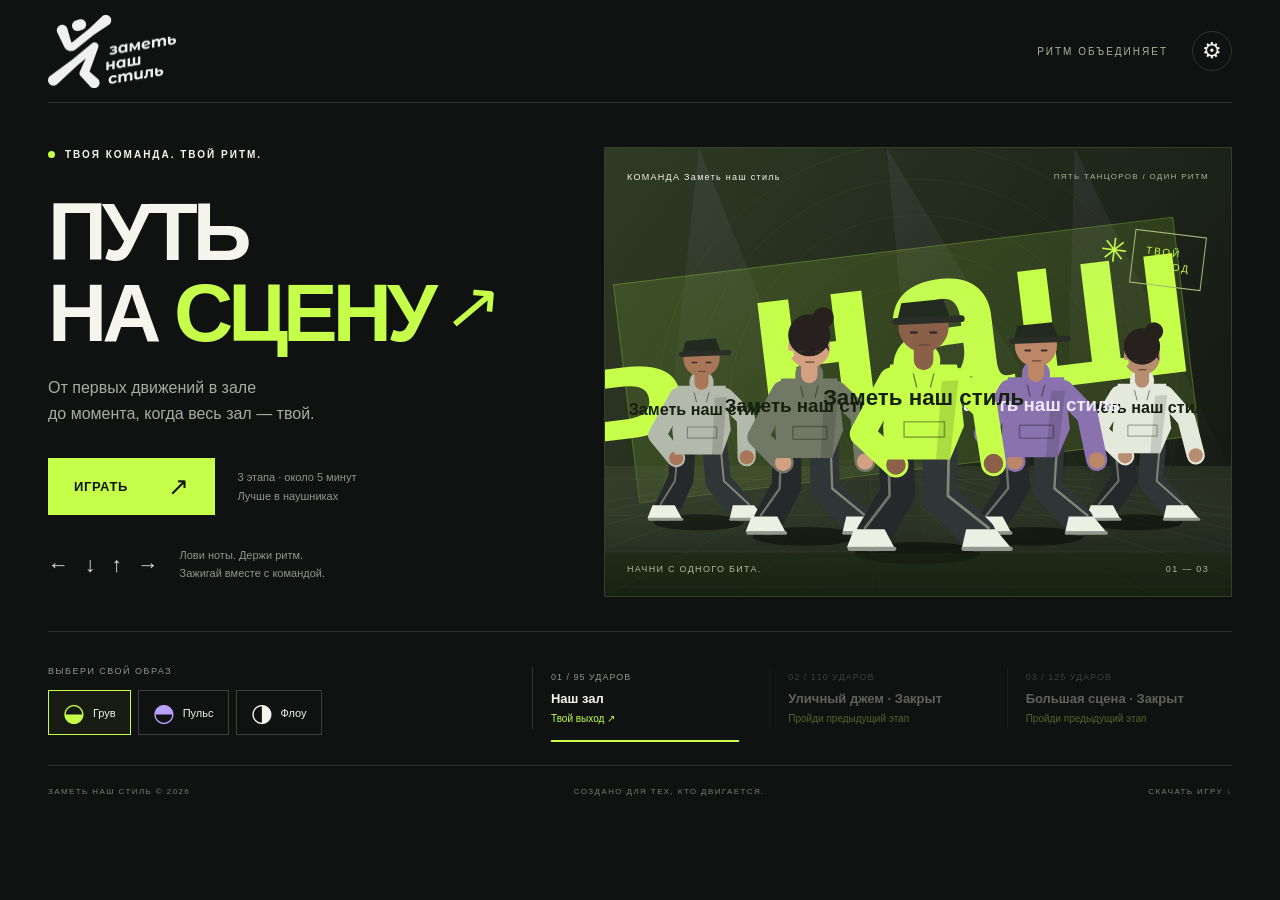
==== commit 822b2325: "Update verified game v-lite-25afe2741285" ====
--- a/rhythm.html
+++ b/rhythm.html
@@ -1,6 +1,6 @@
-<!doctype html><html lang="ru"><head><meta charset="utf-8"><meta name="viewport" content="width=device-width,initial-scale=1"><meta name="theme-color" content="#101111"><meta name="description" content="Заметь наш стиль: Путь на сцену. Танцевальная ритм-игра команды Заметь наш стиль с тремя оригинальными композициями."><title>Заметь наш стиль: Путь на сцену</title><link rel="stylesheet" href="v-lite-98f2de2e8e94/style.css"></head><body>
+<!doctype html><html lang="ru"><head><meta charset="utf-8"><meta name="viewport" content="width=device-width,initial-scale=1"><meta name="theme-color" content="#101111"><meta name="description" content="Заметь наш стиль: Путь на сцену. Танцевальная ритм-игра команды Заметь наш стиль с тремя оригинальными композициями."><title>Заметь наш стиль: Путь на сцену</title><link rel="stylesheet" href="v-lite-25afe2741285/style.css"></head><body>
 <div id="app">
-<header><a class="brand" href="#" id="homeLink" aria-label="На главную"><img src="v-lite-98f2de2e8e94/assets/zns-logo.png" alt="Заметь наш стиль" width="128" height="73" style="object-fit:contain;filter:brightness(0) invert(.94)"></a><div class="header-right"><span class="header-tag">РИТМ ОБЪЕДИНЯЕТ</span><button id="settingsBtn" class="icon-button" aria-label="Настройки звука и игры" title="Настройки">⚙</button><button id="pauseBtn" class="icon-button hidden" aria-label="Пауза">Ⅱ</button></div></header>
+<header><a class="brand" href="#" id="homeLink" aria-label="На главную"><img src="v-lite-25afe2741285/assets/zns-logo.png" alt="Заметь наш стиль" width="128" height="73" style="object-fit:contain;filter:brightness(0) invert(.94)"></a><div class="header-right"><span class="header-tag">РИТМ ОБЪЕДИНЯЕТ</span><button id="settingsBtn" class="icon-button" aria-label="Настройки звука и игры" title="Настройки">⚙</button><button id="pauseBtn" class="icon-button hidden" aria-label="Пауза">Ⅱ</button></div></header>
 <main>
 <section id="home" class="screen home-screen">
  <div class="hero-copy"><div class="eyebrow"><i></i> ТВОЯ КОМАНДА. ТВОЙ РИТМ.</div><h1>ПУТЬ<br>НА <span>СЦЕНУ</span><b>↗</b></h1><p class="intro">От первых движений в зале<br>до момента, когда весь зал — твой.</p><div class="play-row"><button id="playBtn" class="primary">ИГРАТЬ <span>↗</span></button><span class="play-note">3 этапа · около 5 минут<br>Лучше в наушниках</span></div><div class="home-control"><span class="mini-keys">← ↓ ↑ →</span><span>Лови ноты. Держи ритм.<br>Зажигай вместе с командой.</span></div></div>
@@ -14,9 +14,9 @@
 </section>
 <section id="result" class="screen result-screen hidden"><div class="eyebrow" id="resultTag">ЭТАП ПРОЙДЕН</div><div class="stars" id="stars">★★★</div><h1 id="resultTitle">ЭТО ТВОЙ<br><span>РИТМ.</span></h1><p id="resultMessage">Команда готова двигаться дальше.</p><div class="result-stats"><div><strong id="resultAccuracy">100%</strong><span>ТОЧНОСТЬ</span></div><div><strong id="resultCombo">82</strong><span>МАКС. КОМБО</span></div><div><strong id="resultScore">13000</strong><span>ОЧКИ</span></div></div><div id="resultDetails" class="result-details"></div><p id="recordLabel" class="record-label"></p><div class="result-actions"><button id="retryBtn" class="secondary">Ещё раз ↻</button><button id="nextBtn" class="primary">Дальше <span>↗</span></button></div><button id="resultHome" class="text-button">К выбору этапа</button></section>
 <section id="final" class="screen final-screen hidden"><div class="eyebrow">ПУТЬ ПРОЙДЕН. ИСТОРИЯ ПРОДОЛЖАЕТСЯ.</div><div class="final-logo">Заметь наш стиль<span>✳</span></div><h1>ЗАМЕТЬ НАШ СТИЛЬ —<br><span>ЭТО ТОЛЬКО НАЧАЛО.</span></h1><p>Ты почувствовал ритм. Команда почувствовала тебя.</p><div id="finalResults" class="final-results"></div><button id="finalHome" class="primary">ЕЩЁ ОДИН ВЫХОД <span>↗</span></button></section>
-</main><footer class="site-footer"><span>ЗАМЕТЬ НАШ СТИЛЬ © 2026</span><span>СОЗДАНО ДЛЯ ТЕХ, КТО ДВИГАЕТСЯ.</span><a href="v-lite-98f2de2e8e94/zns-game.html" download="Заметь наш стиль-put-na-scenu.html">СКАЧАТЬ ИГРУ ↓</a></footer>
+</main><footer class="site-footer"><span>ЗАМЕТЬ НАШ СТИЛЬ © 2026</span><span>СОЗДАНО ДЛЯ ТЕХ, КТО ДВИГАЕТСЯ.</span><a href="v-lite-25afe2741285/zns-game.html" download="Заметь наш стиль-put-na-scenu.html">СКАЧАТЬ ИГРУ ↓</a></footer>
 </div>
 <dialog id="settingsDialog"><div class="modal-head"><div><div class="eyebrow">ТВОЙ РИТМ</div><h2>Настройки</h2></div><button class="icon-button" id="closeSettings" aria-label="Закрыть">×</button></div><label class="range-label">Громкость <output id="volumeValue">65%</output><input id="volume" type="range" min="0" max="100" value="65"></label><label class="toggle-label"><span>Звуки попаданий</span><input id="effects" type="checkbox" checked></label><label class="toggle-label"><span>Меньше визуальных эффектов</span><input id="reduced" type="checkbox"></label><label class="range-label">Задержка попаданий <output id="offsetValue">0 мс</output><input id="offset" type="range" min="-250" max="250" step="5" value="0"></label><p class="setting-help">Если звук в наушниках запаздывает, сдвинь ползунок в плюс. Это сдвинет ноты и окно попадания относительно музыки.</p><button id="calibrateBtn" class="secondary full">Проверить задержку по 8 ударам</button><p id="calibrateHelp" class="setting-help">Нажимай пробел в такт сигналам. Первые два удара — для разгона.</p><div class="rules"><b>Как играть</b><p>Нажимай ← ↓ ↑ → у линии попадания. Длинную ноту держи до конца. 10 попаданий подряд включают двойные очки. Ошибки не останавливают выступление.</p><p>3 звезды — от 90% точности, 2 — от 65%. Следующий этап откроется при любом результате.</p></div></dialog>
 <dialog id="pauseDialog"><div class="eyebrow">ВЫДОХНИ. БИТ ПОДОЖДЁТ.</div><h2>Пауза</h2><p>Музыка и ноты остановлены.</p><button id="resumeBtn" class="primary full">Продолжить <span>↗</span></button><button id="restartBtn" class="secondary full">Начать этап заново</button><button id="pauseHome" class="text-button full">На главную</button><p class="setting-help">Удержание, начатое до паузы, сохранится. После продолжения снова зажми нужную стрелку.</p></dialog>
 <div id="toast" role="status" class="toast hidden"></div>
-<script type="module" src="v-lite-98f2de2e8e94/app.mjs"></script></body></html>
+<script type="module" src="v-lite-25afe2741285/app.mjs"></script></body></html>
--- a/v-lite-25afe2741285/style.css
+++ b/v-lite-25afe2741285/style.css
@@ -0,0 +1,5 @@
+:root{--bg:#101111;--panel:#1a1b1b;--muted:#92958f;--line:#30332e;--lime:#c5ff4a;--purple:#b7a0ff;--white:#f5f5ed;font-family:Arial,Helvetica,sans-serif;color:var(--white);background:var(--bg);font-synthesis:none;color-scheme:dark}*{box-sizing:border-box}body{margin:0}button,a,input{-webkit-tap-highlight-color:transparent}button{font:inherit;cursor:pointer}button:disabled{cursor:not-allowed}button:focus-visible,a:focus-visible,input:focus-visible{outline:2px solid var(--lime);outline-offset:5px}button{color:inherit}a{color:inherit;text-decoration:none}#app{max-width:1600px;margin:auto;padding:0 48px}header{height:103px;display:flex;align-items:center;justify-content:space-between;border-bottom:1px solid var(--line)}.brand{display:flex;gap:18px;align-items:center}.brand-mark{font-size:46px;letter-spacing:-5px;font-weight:950;font-style:italic;line-height:1}.brand-mark span{font-size:12px;letter-spacing:0;vertical-align:top;display:inline-block;margin:3px 0 0 5px}.brand-caption{border-left:1px solid #555b4d;padding-left:18px;font-size:11px;font-weight:800;letter-spacing:1.6px;line-height:1.4}.header-right{display:flex;gap:24px;align-items:center}.header-tag{font-size:10px;letter-spacing:2px;color:#acb09f}.icon-button{background:transparent;border:1px solid var(--line);border-radius:50%;width:40px;height:40px;font-size:22px;display:grid;place-items:center}.icon-button:hover{border-color:var(--lime);color:var(--lime)}.home-screen{padding-top:44px;display:grid;grid-template-columns:44% 56%}.eyebrow{font-size:10px;font-weight:700;letter-spacing:2px;display:flex;gap:10px;align-items:center;line-height:1.5}.eyebrow i,.live-tag i{width:7px;height:7px;background:var(--lime);border-radius:50%;display:inline-block}h1{font-size:clamp(56px,6.4vw,98px);font-weight:950;line-height:.99;letter-spacing:-5px;margin:29px 0 22px}h1 span{color:var(--lime)}.hero-copy h1{position:relative;white-space:nowrap}.hero-copy h1 b{font-size:68px;font-weight:400;position:absolute;margin:0 0 0 12px;color:var(--lime);transform:rotate(5deg)}.intro{font-size:16px;line-height:1.6;color:#a8ada2}.play-row{display:flex;gap:22px;align-items:center;margin-top:32px}.primary{min-height:57px;background:var(--lime);border:0;padding:0 26px;color:#10150a;display:inline-flex;align-items:center;justify-content:space-between;gap:40px;font-size:13px;font-weight:800;letter-spacing:.6px;transition:background .15s,transform .15s}.primary:hover{background:#d9ff89;transform:translateY(-2px)}.primary span{font-size:25px;font-weight:400}.play-note{font-size:11px;color:var(--muted);line-height:1.7}.home-control{display:flex;gap:16px;margin-top:32px;align-items:center;font-size:11px;line-height:1.6;color:var(--muted)}.mini-keys{font-size:21px;color:#ddd;letter-spacing:5px;white-space:nowrap}.hero-art{position:relative;margin-left:35px;min-height:450px;overflow:hidden;background:#1b1e19;border:1px solid #363d2f}.hero-art canvas{position:absolute;width:100%;height:100%;inset:0}.art-label,.art-bottom{position:absolute;z-index:1;display:flex;justify-content:space-between;left:22px;right:22px;font-size:9px;letter-spacing:1.3px}.art-label{top:24px}.art-label span+span{color:#acb696;font-size:8px}.art-bottom{bottom:22px;color:#adba9c}.hero-stamp{position:absolute;right:27px;top:85px;transform:rotate(7deg);border:1px solid #a6ba7a;padding:12px;font-size:10px;letter-spacing:2px;line-height:1.4;color:var(--lime)}.hero-stamp span{position:absolute;left:-34px;top:0;font-size:33px}.home-bottom{grid-column:1/-1;display:flex;justify-content:space-between;gap:32px;padding:28px 0 30px;margin-top:34px;border-top:1px solid var(--line)}.small-label{font-size:9px;letter-spacing:1.5px;color:var(--muted)}#avatars{display:flex;gap:7px;margin-top:12px}.avatar{display:flex;align-items:center;gap:8px;background:transparent;border:1px solid #3d4038;padding:7px 14px;font-size:11px}.avatar.selected{border-color:var(--lime);background:#c5ff4a0b}.avatar-head{font-size:25px}.green{color:var(--lime)}.purple{color:var(--purple)}.white{color:var(--white)}.stage-select{display:flex;gap:12px;align-items:center;flex:1;max-width:700px}.stage-card{background:none;position:relative;text-align:left;border:0;border-left:1px solid var(--line);padding:5px 18px;min-height:62px;flex:1}.stage-card.selected:after{content:'';position:absolute;bottom:-13px;height:2px;background:var(--lime);left:18px;right:18px}.stage-card small{font-size:9px;color:var(--muted);display:block;letter-spacing:1px;margin-bottom:7px}.stage-card b{font-size:13px}.stage-card em{font-style:normal;display:block;font-size:10px;color:var(--lime);margin-top:6px}.stage-card:disabled{opacity:.35}.site-footer{display:flex;justify-content:space-between;border-top:1px solid var(--line);padding:21px 0;font-size:8px;letter-spacing:1.4px;color:#767e70}.hidden{display:none!important}.game-screen{padding-top:22px}.game-head{display:flex;justify-content:space-between;align-items:center;margin-bottom:20px}h2{font-size:34px;letter-spacing:-1px;margin:6px 0 0}.stats{display:flex;gap:42px}.stats>div{text-align:right}.stats span{font-size:9px;letter-spacing:2px;color:var(--muted);display:block;margin-bottom:5px}.stats strong{font-size:30px;font-variant-numeric:tabular-nums;letter-spacing:1px}.stats strong span{font-size:18px;display:inline;color:var(--lime)}.arena{height:min(65vh,610px);min-height:370px;position:relative;border:1px solid #373b31;background:#171b17;overflow:hidden}#sceneCanvas{position:absolute;inset:0;width:100%;height:100%}.stage-watermark{position:absolute;top:55px;left:38px;max-width:42%;font-size:clamp(36px,6vw,82px);line-height:.9;font-weight:950;letter-spacing:-3px;color:#ffffff12;pointer-events:none}.live-tag{position:absolute;top:23px;left:27px;font-size:9px;letter-spacing:2px;text-transform:uppercase;display:flex;align-items:center;gap:9px}.highway{position:absolute;right:5%;top:0;bottom:0;width:36%;min-width:300px;background:linear-gradient(180deg,#111713c9,#080d09f5);border-left:1px solid #65744a55;border-right:1px solid #65744a55}#notesCanvas{height:100%;width:100%;position:absolute;inset:0}.touch-keys{position:absolute;bottom:14px;left:4%;right:4%;display:flex;height:43px;gap:4px}.touch-keys button{flex:1;background:#c5ff4a0c;border:1px solid #66735355;font-size:27px;touch-action:none;color:#d9e8c4}.touch-keys button.down{color:#111;background:var(--lime)}.judgement{position:absolute;top:58%;left:0;right:0;text-align:center;font-weight:900;font-size:22px;color:var(--lime);pointer-events:none;text-shadow:0 2px 12px #000;opacity:0}.tutorial-hint{position:absolute;left:10px;right:10px;top:20%;padding:15px;background:#161c14f5;border:1px solid #7d954f;font-size:15px;line-height:1.6;text-align:center}.tutorial-hint b{color:var(--lime);font-size:25px;display:block}.scene-caption{position:absolute;bottom:29px;left:28px;max-width:40%;display:flex;flex-direction:column;gap:8px}.scene-caption b{font-size:10px;letter-spacing:2px}.scene-caption span{font-size:11px;color:#9da78f}.drive-badge{position:absolute;left:27px;top:62px;background:var(--lime);color:#141d08;padding:12px 15px;font-size:10px;font-weight:800;letter-spacing:1px;z-index:2;transform:rotate(-2deg)}.drive-badge b{font-size:20px;margin-left:10px}.game-footer{display:flex;gap:20px;align-items:center;padding:18px 0;font-size:9px;letter-spacing:1px;color:var(--muted)}.progress{flex:1;height:3px;background:#343a2d}.progress>div{height:100%;background:var(--lime);width:0}.text-button{border:0;background:none;color:var(--muted);font-size:11px;padding:12px 5px}.text-button:hover{color:var(--lime)}kbd{border:1px solid #505748;border-radius:3px;padding:2px 4px;font-size:9px;margin-left:8px}.result-screen,.final-screen{text-align:center;padding:44px 0 38px;min-height:650px;position:relative}.result-screen .eyebrow,.final-screen .eyebrow{justify-content:center}.stars{font-size:42px;letter-spacing:12px;color:var(--lime);margin:25px 0 0}.stars .empty{color:#383e31}.result-screen h1{font-size:67px;margin:15px 0 20px}.result-screen p,.final-screen p{color:var(--muted);font-size:14px}.result-stats{display:flex;justify-content:center;gap:65px;margin:30px 0}.result-stats strong{display:block;font-size:38px;letter-spacing:-1px}.result-stats span{font-size:9px;letter-spacing:2px;color:var(--muted);display:block;margin-top:9px}.result-details{font-size:11px;color:var(--muted)}p.record-label{color:var(--lime);font-size:11px;margin:20px 0}.result-actions{display:flex;gap:14px;justify-content:center}.secondary{border:1px solid #59624c;background:transparent;padding:17px 24px;min-height:52px;font-size:12px}.secondary:hover{border-color:var(--lime);color:var(--lime)}.final-logo{font-size:140px;font-weight:950;font-style:italic;letter-spacing:-15px;margin-top:10px}.final-logo span{font-size:75px;display:inline-block;color:var(--lime);margin-left:25px;font-style:normal}.final-screen h1{font-size:clamp(30px,4vw,56px);letter-spacing:-2px;line-height:1.12;margin-top:10px}.final-results{display:flex;justify-content:center;gap:45px;margin:30px 0}.final-results>div{text-align:left;border-left:1px solid #505940;padding-left:15px}.final-results b{display:block;font-size:12px}.final-results span{display:block;color:var(--lime);font-size:13px;margin-top:8px}dialog{background:#181c16;color:var(--white);border:1px solid #505e40;width:min(470px,calc(100vw - 30px));padding:30px;max-height:90vh;overflow-y:auto}dialog::backdrop{background:#050705dc;backdrop-filter:blur(7px)}.modal-head{display:flex;align-items:center;justify-content:space-between;margin-bottom:28px}.range-label{display:flex;flex-wrap:wrap;justify-content:space-between;font-size:13px;gap:15px;margin:25px 0 15px}.range-label output{color:var(--lime)}input[type=range]{width:100%;accent-color:var(--lime)}input[type=checkbox]{width:18px;height:18px;accent-color:var(--lime)}.toggle-label{display:flex;justify-content:space-between;align-items:center;font-size:13px;padding:13px 0;border-bottom:1px solid #30372a}.setting-help{font-size:11px;line-height:1.6;color:var(--muted)}.rules{border-top:1px solid #414c36;margin-top:24px;padding-top:19px;font-size:12px;line-height:1.6;color:var(--muted)}.rules b{color:#dbe6ca}.full{width:100%;margin-top:12px}#pauseDialog h2{font-size:55px;margin-top:15px}#pauseDialog>p{color:var(--muted)}.toast{position:fixed;bottom:25px;left:50%;transform:translateX(-50%);background:var(--lime);color:#17210b;padding:16px 24px;font-size:13px;max-width:90%;z-index:10}
+@media(min-width:1450px){.hero-art{min-height:510px}.hero-copy h1{margin-top:40px}.play-row{margin-top:40px}}
+@media(max-width:1100px){#app{padding:0 28px}.hero-copy h1{font-size:69px}.hero-copy h1 b{font-size:43px}.hero-art{margin-left:25px;min-height:425px}.art-label span+span{display:none}.home-bottom{gap:15px}.stage-card{padding-left:13px;padding-right:7px}.play-row{gap:13px}.play-note{font-size:10px}.highway{width:40%;right:2%}.stage-watermark{font-size:55px}}
+@media(max-width:760px){#app{padding:0 18px}header{height:78px}.brand-mark{font-size:38px}.brand-caption{font-size:9px}.header-tag{display:none}.home-screen{padding-top:28px;grid-template-columns:1fr}.hero-copy{position:relative;z-index:1}.hero-copy h1{font-size:72px;letter-spacing:-4px;margin-top:22px}.hero-copy h1 b{font-size:53px}.hero-art{margin:28px 0 0;min-height:330px}.home-bottom{flex-direction:column;margin-top:24px;padding-top:20px}.stage-select{max-width:none;margin:9px 0;gap:0}.stage-card{min-height:75px}.stage-card b{font-size:12px}.site-footer>span:nth-child(2){display:none}.site-footer{font-size:7px;gap:10px}.home-control{margin-top:24px}.game-head{margin-bottom:13px}.game-head h2{font-size:25px}.game-head .eyebrow{font-size:8px;letter-spacing:1px}.stats{gap:17px}.stats strong{font-size:23px}.stats span{font-size:7px}.arena{height:65vh;min-height:400px}.highway{width:52%;min-width:0;right:0}.stage-watermark{left:13px;font-size:29px;letter-spacing:-1px;top:67px}.live-tag{top:19px;left:13px;font-size:8px;letter-spacing:.5px}.scene-caption{left:12px;bottom:25px}.scene-caption b{font-size:8px;letter-spacing:1px;line-height:1.6}.scene-caption span{font-size:9px}.drive-badge{left:8px;top:50px;font-size:8px;padding:7px;max-width:46%}.drive-badge b{font-size:16px;display:block;margin:4px 0 0}.game-footer{gap:10px;font-size:8px}.game-footer>span:first-child{display:none}.judgement{font-size:16px}.touch-keys{height:42px;bottom:12px}.touch-keys button{font-size:22px}.tutorial-hint{font-size:12px;padding:9px}.result-screen{padding-top:30px;min-height:620px}.result-screen h1{font-size:53px;letter-spacing:-3px}.result-stats{gap:25px}.result-stats strong{font-size:28px}.result-stats span{font-size:8px;letter-spacing:1px}.result-details{font-size:10px}.final-logo{font-size:110px}.final-results{gap:15px}.final-results b{font-size:10px}.final-screen .eyebrow{font-size:8px}.final-screen h1{font-size:30px;letter-spacing:-1px}.result-actions{gap:10px}.result-actions .primary{gap:20px}}
+@media(prefers-reduced-motion:reduce){*{scroll-behavior:auto!important;transition:none!important}}
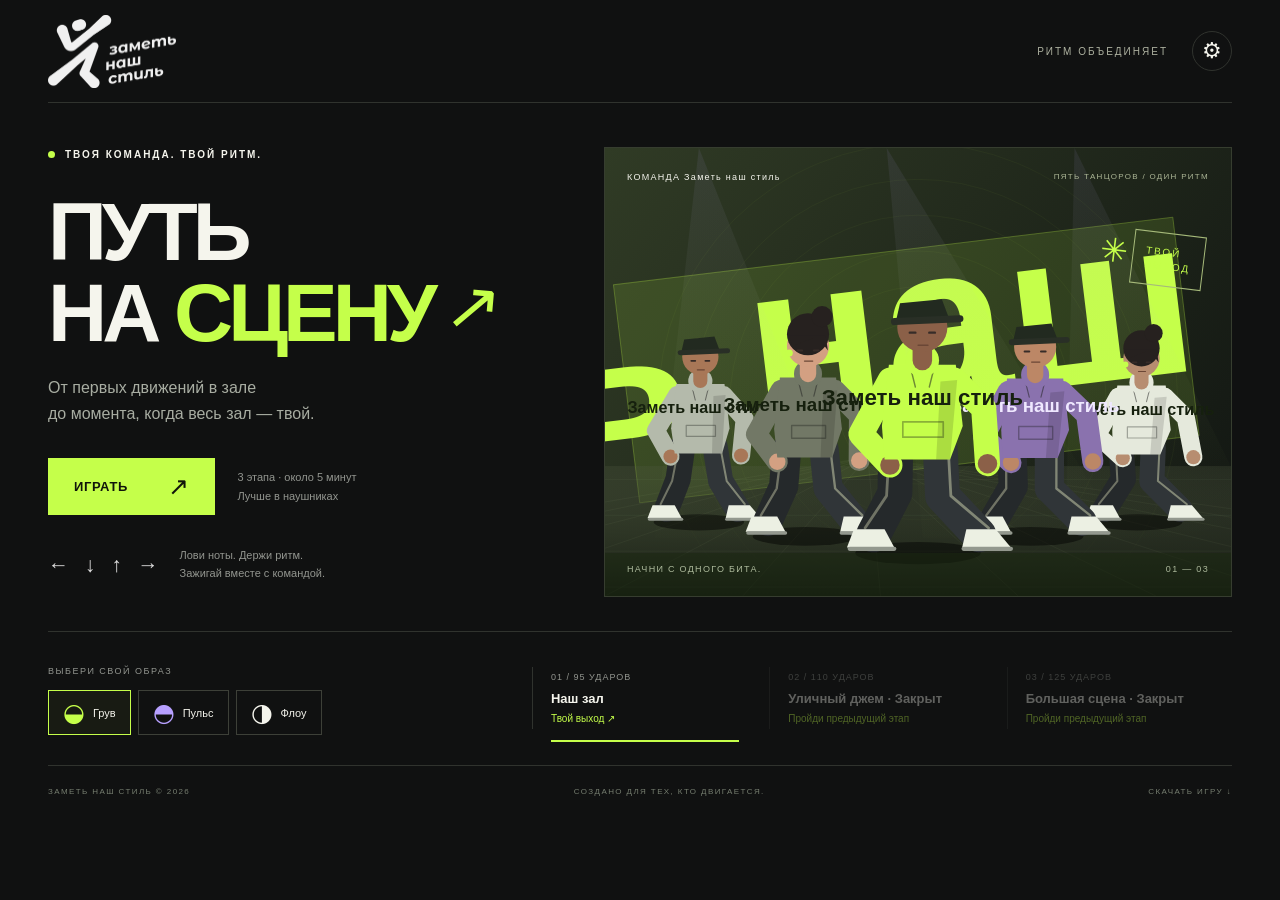
==== commit e8c0994b: "Update verified game v-lite-398a0438822c" ====
--- a/rhythm.html
+++ b/rhythm.html
@@ -1,6 +1,6 @@
-<!doctype html><html lang="ru"><head><meta charset="utf-8"><meta name="viewport" content="width=device-width,initial-scale=1"><meta name="theme-color" content="#101111"><meta name="description" content="Заметь наш стиль: Путь на сцену. Танцевальная ритм-игра команды Заметь наш стиль с тремя оригинальными композициями."><title>Заметь наш стиль: Путь на сцену</title><link rel="stylesheet" href="v-lite-25afe2741285/style.css"></head><body>
+<!doctype html><html lang="ru"><head><meta charset="utf-8"><meta name="viewport" content="width=device-width,initial-scale=1"><meta name="theme-color" content="#101111"><meta name="description" content="Заметь наш стиль: Путь на сцену. Танцевальная ритм-игра команды Заметь наш стиль с тремя оригинальными композициями."><title>Заметь наш стиль: Путь на сцену</title><link rel="stylesheet" href="v-lite-398a0438822c/style.css"></head><body>
 <div id="app">
-<header><a class="brand" href="#" id="homeLink" aria-label="На главную"><img src="v-lite-25afe2741285/assets/zns-logo.png" alt="Заметь наш стиль" width="128" height="73" style="object-fit:contain;filter:brightness(0) invert(.94)"></a><div class="header-right"><span class="header-tag">РИТМ ОБЪЕДИНЯЕТ</span><button id="settingsBtn" class="icon-button" aria-label="Настройки звука и игры" title="Настройки">⚙</button><button id="pauseBtn" class="icon-button hidden" aria-label="Пауза">Ⅱ</button></div></header>
+<header><a class="brand" href="#" id="homeLink" aria-label="На главную"><img src="v-lite-398a0438822c/assets/zns-logo.png" alt="Заметь наш стиль" width="128" height="73" style="object-fit:contain;filter:brightness(0) invert(.94)"></a><div class="header-right"><span class="header-tag">РИТМ ОБЪЕДИНЯЕТ</span><button id="settingsBtn" class="icon-button" aria-label="Настройки звука и игры" title="Настройки">⚙</button><button id="pauseBtn" class="icon-button hidden" aria-label="Пауза">Ⅱ</button></div></header>
 <main>
 <section id="home" class="screen home-screen">
  <div class="hero-copy"><div class="eyebrow"><i></i> ТВОЯ КОМАНДА. ТВОЙ РИТМ.</div><h1>ПУТЬ<br>НА <span>СЦЕНУ</span><b>↗</b></h1><p class="intro">От первых движений в зале<br>до момента, когда весь зал — твой.</p><div class="play-row"><button id="playBtn" class="primary">ИГРАТЬ <span>↗</span></button><span class="play-note">3 этапа · около 5 минут<br>Лучше в наушниках</span></div><div class="home-control"><span class="mini-keys">← ↓ ↑ →</span><span>Лови ноты. Держи ритм.<br>Зажигай вместе с командой.</span></div></div>
@@ -14,9 +14,9 @@
 </section>
 <section id="result" class="screen result-screen hidden"><div class="eyebrow" id="resultTag">ЭТАП ПРОЙДЕН</div><div class="stars" id="stars">★★★</div><h1 id="resultTitle">ЭТО ТВОЙ<br><span>РИТМ.</span></h1><p id="resultMessage">Команда готова двигаться дальше.</p><div class="result-stats"><div><strong id="resultAccuracy">100%</strong><span>ТОЧНОСТЬ</span></div><div><strong id="resultCombo">82</strong><span>МАКС. КОМБО</span></div><div><strong id="resultScore">13000</strong><span>ОЧКИ</span></div></div><div id="resultDetails" class="result-details"></div><p id="recordLabel" class="record-label"></p><div class="result-actions"><button id="retryBtn" class="secondary">Ещё раз ↻</button><button id="nextBtn" class="primary">Дальше <span>↗</span></button></div><button id="resultHome" class="text-button">К выбору этапа</button></section>
 <section id="final" class="screen final-screen hidden"><div class="eyebrow">ПУТЬ ПРОЙДЕН. ИСТОРИЯ ПРОДОЛЖАЕТСЯ.</div><div class="final-logo">Заметь наш стиль<span>✳</span></div><h1>ЗАМЕТЬ НАШ СТИЛЬ —<br><span>ЭТО ТОЛЬКО НАЧАЛО.</span></h1><p>Ты почувствовал ритм. Команда почувствовала тебя.</p><div id="finalResults" class="final-results"></div><button id="finalHome" class="primary">ЕЩЁ ОДИН ВЫХОД <span>↗</span></button></section>
-</main><footer class="site-footer"><span>ЗАМЕТЬ НАШ СТИЛЬ © 2026</span><span>СОЗДАНО ДЛЯ ТЕХ, КТО ДВИГАЕТСЯ.</span><a href="v-lite-25afe2741285/zns-game.html" download="Заметь наш стиль-put-na-scenu.html">СКАЧАТЬ ИГРУ ↓</a></footer>
+</main><footer class="site-footer"><span>ЗАМЕТЬ НАШ СТИЛЬ © 2026</span><span>СОЗДАНО ДЛЯ ТЕХ, КТО ДВИГАЕТСЯ.</span><a href="v-lite-398a0438822c/zns-game.html" download="Заметь наш стиль-put-na-scenu.html">СКАЧАТЬ ИГРУ ↓</a></footer>
 </div>
 <dialog id="settingsDialog"><div class="modal-head"><div><div class="eyebrow">ТВОЙ РИТМ</div><h2>Настройки</h2></div><button class="icon-button" id="closeSettings" aria-label="Закрыть">×</button></div><label class="range-label">Громкость <output id="volumeValue">65%</output><input id="volume" type="range" min="0" max="100" value="65"></label><label class="toggle-label"><span>Звуки попаданий</span><input id="effects" type="checkbox" checked></label><label class="toggle-label"><span>Меньше визуальных эффектов</span><input id="reduced" type="checkbox"></label><label class="range-label">Задержка попаданий <output id="offsetValue">0 мс</output><input id="offset" type="range" min="-250" max="250" step="5" value="0"></label><p class="setting-help">Если звук в наушниках запаздывает, сдвинь ползунок в плюс. Это сдвинет ноты и окно попадания относительно музыки.</p><button id="calibrateBtn" class="secondary full">Проверить задержку по 8 ударам</button><p id="calibrateHelp" class="setting-help">Нажимай пробел в такт сигналам. Первые два удара — для разгона.</p><div class="rules"><b>Как играть</b><p>Нажимай ← ↓ ↑ → у линии попадания. Длинную ноту держи до конца. 10 попаданий подряд включают двойные очки. Ошибки не останавливают выступление.</p><p>3 звезды — от 90% точности, 2 — от 65%. Следующий этап откроется при любом результате.</p></div></dialog>
 <dialog id="pauseDialog"><div class="eyebrow">ВЫДОХНИ. БИТ ПОДОЖДЁТ.</div><h2>Пауза</h2><p>Музыка и ноты остановлены.</p><button id="resumeBtn" class="primary full">Продолжить <span>↗</span></button><button id="restartBtn" class="secondary full">Начать этап заново</button><button id="pauseHome" class="text-button full">На главную</button><p class="setting-help">Удержание, начатое до паузы, сохранится. После продолжения снова зажми нужную стрелку.</p></dialog>
 <div id="toast" role="status" class="toast hidden"></div>
-<script type="module" src="v-lite-25afe2741285/app.mjs"></script></body></html>
+<script type="module" src="v-lite-398a0438822c/app.mjs"></script></body></html>
--- a/v-lite-398a0438822c/style.css
+++ b/v-lite-398a0438822c/style.css
@@ -0,0 +1,5 @@
+:root{--bg:#101111;--panel:#1a1b1b;--muted:#92958f;--line:#30332e;--lime:#c5ff4a;--purple:#b7a0ff;--white:#f5f5ed;font-family:Arial,Helvetica,sans-serif;color:var(--white);background:var(--bg);font-synthesis:none;color-scheme:dark}*{box-sizing:border-box}body{margin:0}button,a,input{-webkit-tap-highlight-color:transparent}button{font:inherit;cursor:pointer}button:disabled{cursor:not-allowed}button:focus-visible,a:focus-visible,input:focus-visible{outline:2px solid var(--lime);outline-offset:5px}button{color:inherit}a{color:inherit;text-decoration:none}#app{max-width:1600px;margin:auto;padding:0 48px}header{height:103px;display:flex;align-items:center;justify-content:space-between;border-bottom:1px solid var(--line)}.brand{display:flex;gap:18px;align-items:center}.brand-mark{font-size:46px;letter-spacing:-5px;font-weight:950;font-style:italic;line-height:1}.brand-mark span{font-size:12px;letter-spacing:0;vertical-align:top;display:inline-block;margin:3px 0 0 5px}.brand-caption{border-left:1px solid #555b4d;padding-left:18px;font-size:11px;font-weight:800;letter-spacing:1.6px;line-height:1.4}.header-right{display:flex;gap:24px;align-items:center}.header-tag{font-size:10px;letter-spacing:2px;color:#acb09f}.icon-button{background:transparent;border:1px solid var(--line);border-radius:50%;width:40px;height:40px;font-size:22px;display:grid;place-items:center}.icon-button:hover{border-color:var(--lime);color:var(--lime)}.home-screen{padding-top:44px;display:grid;grid-template-columns:44% 56%}.eyebrow{font-size:10px;font-weight:700;letter-spacing:2px;display:flex;gap:10px;align-items:center;line-height:1.5}.eyebrow i,.live-tag i{width:7px;height:7px;background:var(--lime);border-radius:50%;display:inline-block}h1{font-size:clamp(56px,6.4vw,98px);font-weight:950;line-height:.99;letter-spacing:-5px;margin:29px 0 22px}h1 span{color:var(--lime)}.hero-copy h1{position:relative;white-space:nowrap}.hero-copy h1 b{font-size:68px;font-weight:400;position:absolute;margin:0 0 0 12px;color:var(--lime);transform:rotate(5deg)}.intro{font-size:16px;line-height:1.6;color:#a8ada2}.play-row{display:flex;gap:22px;align-items:center;margin-top:32px}.primary{min-height:57px;background:var(--lime);border:0;padding:0 26px;color:#10150a;display:inline-flex;align-items:center;justify-content:space-between;gap:40px;font-size:13px;font-weight:800;letter-spacing:.6px;transition:background .15s,transform .15s}.primary:hover{background:#d9ff89;transform:translateY(-2px)}.primary span{font-size:25px;font-weight:400}.play-note{font-size:11px;color:var(--muted);line-height:1.7}.home-control{display:flex;gap:16px;margin-top:32px;align-items:center;font-size:11px;line-height:1.6;color:var(--muted)}.mini-keys{font-size:21px;color:#ddd;letter-spacing:5px;white-space:nowrap}.hero-art{position:relative;margin-left:35px;min-height:450px;overflow:hidden;background:#1b1e19;border:1px solid #363d2f}.hero-art canvas{position:absolute;width:100%;height:100%;inset:0}.art-label,.art-bottom{position:absolute;z-index:1;display:flex;justify-content:space-between;left:22px;right:22px;font-size:9px;letter-spacing:1.3px}.art-label{top:24px}.art-label span+span{color:#acb696;font-size:8px}.art-bottom{bottom:22px;color:#adba9c}.hero-stamp{position:absolute;right:27px;top:85px;transform:rotate(7deg);border:1px solid #a6ba7a;padding:12px;font-size:10px;letter-spacing:2px;line-height:1.4;color:var(--lime)}.hero-stamp span{position:absolute;left:-34px;top:0;font-size:33px}.home-bottom{grid-column:1/-1;display:flex;justify-content:space-between;gap:32px;padding:28px 0 30px;margin-top:34px;border-top:1px solid var(--line)}.small-label{font-size:9px;letter-spacing:1.5px;color:var(--muted)}#avatars{display:flex;gap:7px;margin-top:12px}.avatar{display:flex;align-items:center;gap:8px;background:transparent;border:1px solid #3d4038;padding:7px 14px;font-size:11px}.avatar.selected{border-color:var(--lime);background:#c5ff4a0b}.avatar-head{font-size:25px}.green{color:var(--lime)}.purple{color:var(--purple)}.white{color:var(--white)}.stage-select{display:flex;gap:12px;align-items:center;flex:1;max-width:700px}.stage-card{background:none;position:relative;text-align:left;border:0;border-left:1px solid var(--line);padding:5px 18px;min-height:62px;flex:1}.stage-card.selected:after{content:'';position:absolute;bottom:-13px;height:2px;background:var(--lime);left:18px;right:18px}.stage-card small{font-size:9px;color:var(--muted);display:block;letter-spacing:1px;margin-bottom:7px}.stage-card b{font-size:13px}.stage-card em{font-style:normal;display:block;font-size:10px;color:var(--lime);margin-top:6px}.stage-card:disabled{opacity:.35}.site-footer{display:flex;justify-content:space-between;border-top:1px solid var(--line);padding:21px 0;font-size:8px;letter-spacing:1.4px;color:#767e70}.hidden{display:none!important}.game-screen{padding-top:22px}.game-head{display:flex;justify-content:space-between;align-items:center;margin-bottom:20px}h2{font-size:34px;letter-spacing:-1px;margin:6px 0 0}.stats{display:flex;gap:42px}.stats>div{text-align:right}.stats span{font-size:9px;letter-spacing:2px;color:var(--muted);display:block;margin-bottom:5px}.stats strong{font-size:30px;font-variant-numeric:tabular-nums;letter-spacing:1px}.stats strong span{font-size:18px;display:inline;color:var(--lime)}.arena{height:min(65vh,610px);min-height:370px;position:relative;border:1px solid #373b31;background:#171b17;overflow:hidden}#sceneCanvas{position:absolute;inset:0;width:100%;height:100%}.stage-watermark{position:absolute;top:55px;left:38px;max-width:42%;font-size:clamp(36px,6vw,82px);line-height:.9;font-weight:950;letter-spacing:-3px;color:#ffffff12;pointer-events:none}.live-tag{position:absolute;top:23px;left:27px;font-size:9px;letter-spacing:2px;text-transform:uppercase;display:flex;align-items:center;gap:9px}.highway{position:absolute;right:5%;top:0;bottom:0;width:36%;min-width:300px;background:linear-gradient(180deg,#111713c9,#080d09f5);border-left:1px solid #65744a55;border-right:1px solid #65744a55}#notesCanvas{height:100%;width:100%;position:absolute;inset:0}.touch-keys{position:absolute;bottom:14px;left:4%;right:4%;display:flex;height:43px;gap:4px}.touch-keys button{flex:1;background:#c5ff4a0c;border:1px solid #66735355;font-size:27px;touch-action:none;color:#d9e8c4}.touch-keys button.down{color:#111;background:var(--lime)}.judgement{position:absolute;top:58%;left:0;right:0;text-align:center;font-weight:900;font-size:22px;color:var(--lime);pointer-events:none;text-shadow:0 2px 12px #000;opacity:0}.tutorial-hint{position:absolute;left:10px;right:10px;top:20%;padding:15px;background:#161c14f5;border:1px solid #7d954f;font-size:15px;line-height:1.6;text-align:center}.tutorial-hint b{color:var(--lime);font-size:25px;display:block}.scene-caption{position:absolute;bottom:29px;left:28px;max-width:40%;display:flex;flex-direction:column;gap:8px}.scene-caption b{font-size:10px;letter-spacing:2px}.scene-caption span{font-size:11px;color:#9da78f}.drive-badge{position:absolute;left:27px;top:62px;background:var(--lime);color:#141d08;padding:12px 15px;font-size:10px;font-weight:800;letter-spacing:1px;z-index:2;transform:rotate(-2deg)}.drive-badge b{font-size:20px;margin-left:10px}.game-footer{display:flex;gap:20px;align-items:center;padding:18px 0;font-size:9px;letter-spacing:1px;color:var(--muted)}.progress{flex:1;height:3px;background:#343a2d}.progress>div{height:100%;background:var(--lime);width:0}.text-button{border:0;background:none;color:var(--muted);font-size:11px;padding:12px 5px}.text-button:hover{color:var(--lime)}kbd{border:1px solid #505748;border-radius:3px;padding:2px 4px;font-size:9px;margin-left:8px}.result-screen,.final-screen{text-align:center;padding:44px 0 38px;min-height:650px;position:relative}.result-screen .eyebrow,.final-screen .eyebrow{justify-content:center}.stars{font-size:42px;letter-spacing:12px;color:var(--lime);margin:25px 0 0}.stars .empty{color:#383e31}.result-screen h1{font-size:67px;margin:15px 0 20px}.result-screen p,.final-screen p{color:var(--muted);font-size:14px}.result-stats{display:flex;justify-content:center;gap:65px;margin:30px 0}.result-stats strong{display:block;font-size:38px;letter-spacing:-1px}.result-stats span{font-size:9px;letter-spacing:2px;color:var(--muted);display:block;margin-top:9px}.result-details{font-size:11px;color:var(--muted)}p.record-label{color:var(--lime);font-size:11px;margin:20px 0}.result-actions{display:flex;gap:14px;justify-content:center}.secondary{border:1px solid #59624c;background:transparent;padding:17px 24px;min-height:52px;font-size:12px}.secondary:hover{border-color:var(--lime);color:var(--lime)}.final-logo{font-size:140px;font-weight:950;font-style:italic;letter-spacing:-15px;margin-top:10px}.final-logo span{font-size:75px;display:inline-block;color:var(--lime);margin-left:25px;font-style:normal}.final-screen h1{font-size:clamp(30px,4vw,56px);letter-spacing:-2px;line-height:1.12;margin-top:10px}.final-results{display:flex;justify-content:center;gap:45px;margin:30px 0}.final-results>div{text-align:left;border-left:1px solid #505940;padding-left:15px}.final-results b{display:block;font-size:12px}.final-results span{display:block;color:var(--lime);font-size:13px;margin-top:8px}dialog{background:#181c16;color:var(--white);border:1px solid #505e40;width:min(470px,calc(100vw - 30px));padding:30px;max-height:90vh;overflow-y:auto}dialog::backdrop{background:#050705dc;backdrop-filter:blur(7px)}.modal-head{display:flex;align-items:center;justify-content:space-between;margin-bottom:28px}.range-label{display:flex;flex-wrap:wrap;justify-content:space-between;font-size:13px;gap:15px;margin:25px 0 15px}.range-label output{color:var(--lime)}input[type=range]{width:100%;accent-color:var(--lime)}input[type=checkbox]{width:18px;height:18px;accent-color:var(--lime)}.toggle-label{display:flex;justify-content:space-between;align-items:center;font-size:13px;padding:13px 0;border-bottom:1px solid #30372a}.setting-help{font-size:11px;line-height:1.6;color:var(--muted)}.rules{border-top:1px solid #414c36;margin-top:24px;padding-top:19px;font-size:12px;line-height:1.6;color:var(--muted)}.rules b{color:#dbe6ca}.full{width:100%;margin-top:12px}#pauseDialog h2{font-size:55px;margin-top:15px}#pauseDialog>p{color:var(--muted)}.toast{position:fixed;bottom:25px;left:50%;transform:translateX(-50%);background:var(--lime);color:#17210b;padding:16px 24px;font-size:13px;max-width:90%;z-index:10}
+@media(min-width:1450px){.hero-art{min-height:510px}.hero-copy h1{margin-top:40px}.play-row{margin-top:40px}}
+@media(max-width:1100px){#app{padding:0 28px}.hero-copy h1{font-size:69px}.hero-copy h1 b{font-size:43px}.hero-art{margin-left:25px;min-height:425px}.art-label span+span{display:none}.home-bottom{gap:15px}.stage-card{padding-left:13px;padding-right:7px}.play-row{gap:13px}.play-note{font-size:10px}.highway{width:40%;right:2%}.stage-watermark{font-size:55px}}
+@media(max-width:760px){#app{padding:0 18px}header{height:78px}.brand-mark{font-size:38px}.brand-caption{font-size:9px}.header-tag{display:none}.home-screen{padding-top:28px;grid-template-columns:1fr}.hero-copy{position:relative;z-index:1}.hero-copy h1{font-size:72px;letter-spacing:-4px;margin-top:22px}.hero-copy h1 b{font-size:53px}.hero-art{margin:28px 0 0;min-height:330px}.home-bottom{flex-direction:column;margin-top:24px;padding-top:20px}.stage-select{max-width:none;margin:9px 0;gap:0}.stage-card{min-height:75px}.stage-card b{font-size:12px}.site-footer>span:nth-child(2){display:none}.site-footer{font-size:7px;gap:10px}.home-control{margin-top:24px}.game-head{margin-bottom:13px}.game-head h2{font-size:25px}.game-head .eyebrow{font-size:8px;letter-spacing:1px}.stats{gap:17px}.stats strong{font-size:23px}.stats span{font-size:7px}.arena{height:65vh;min-height:400px}.highway{width:52%;min-width:0;right:0}.stage-watermark{left:13px;font-size:29px;letter-spacing:-1px;top:67px}.live-tag{top:19px;left:13px;font-size:8px;letter-spacing:.5px}.scene-caption{left:12px;bottom:25px}.scene-caption b{font-size:8px;letter-spacing:1px;line-height:1.6}.scene-caption span{font-size:9px}.drive-badge{left:8px;top:50px;font-size:8px;padding:7px;max-width:46%}.drive-badge b{font-size:16px;display:block;margin:4px 0 0}.game-footer{gap:10px;font-size:8px}.game-footer>span:first-child{display:none}.judgement{font-size:16px}.touch-keys{height:42px;bottom:12px}.touch-keys button{font-size:22px}.tutorial-hint{font-size:12px;padding:9px}.result-screen{padding-top:30px;min-height:620px}.result-screen h1{font-size:53px;letter-spacing:-3px}.result-stats{gap:25px}.result-stats strong{font-size:28px}.result-stats span{font-size:8px;letter-spacing:1px}.result-details{font-size:10px}.final-logo{font-size:110px}.final-results{gap:15px}.final-results b{font-size:10px}.final-screen .eyebrow{font-size:8px}.final-screen h1{font-size:30px;letter-spacing:-1px}.result-actions{gap:10px}.result-actions .primary{gap:20px}}
+@media(prefers-reduced-motion:reduce){*{scroll-behavior:auto!important;transition:none!important}}
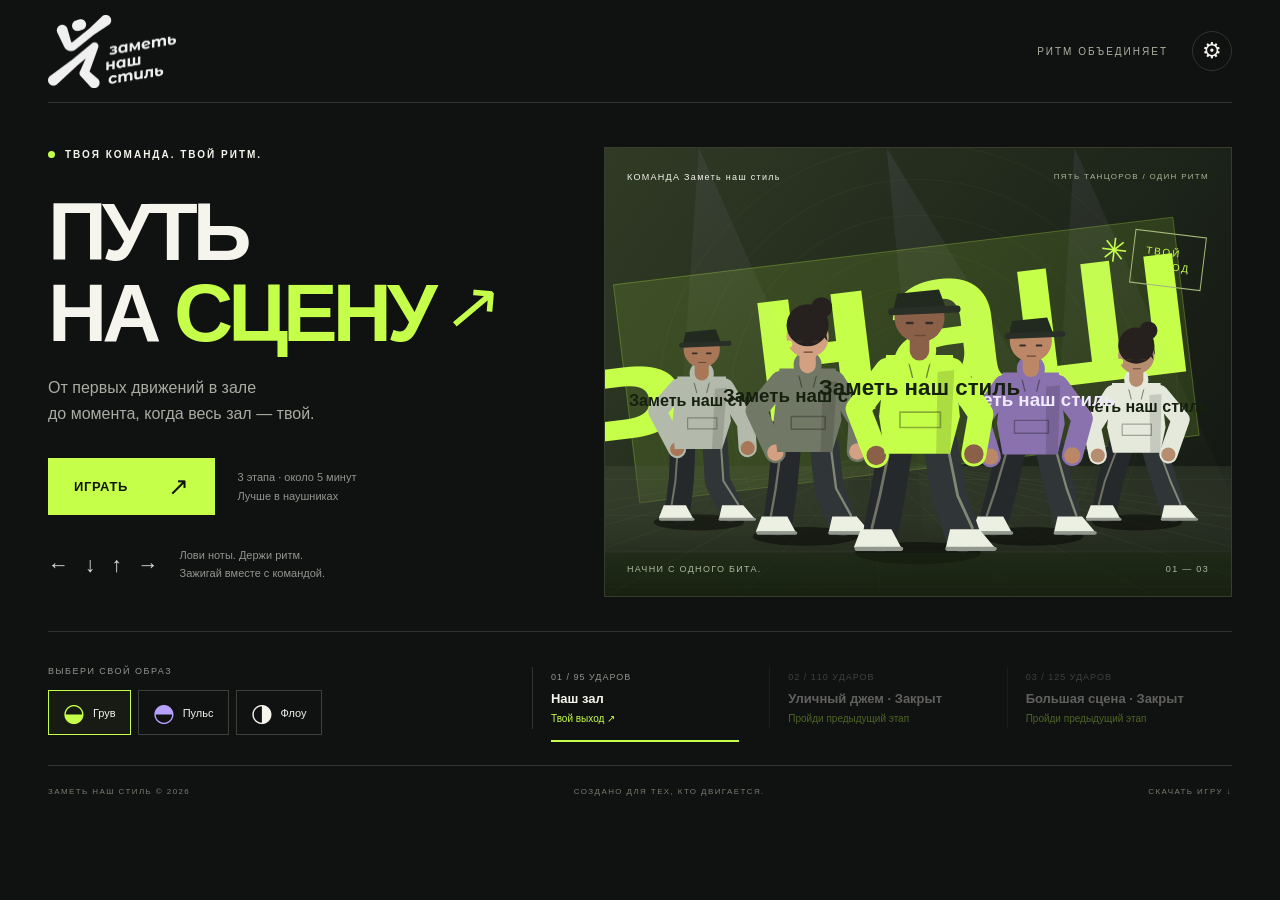
==== commit 390c27b3: "Update verified game v-lite-f7563512e5b0" ====
--- a/rhythm.html
+++ b/rhythm.html
@@ -1,6 +1,6 @@
-<!doctype html><html lang="ru"><head><meta charset="utf-8"><meta name="viewport" content="width=device-width,initial-scale=1"><meta name="theme-color" content="#101111"><meta name="description" content="Заметь наш стиль: Путь на сцену. Танцевальная ритм-игра команды Заметь наш стиль с тремя оригинальными композициями."><title>Заметь наш стиль: Путь на сцену</title><link rel="stylesheet" href="v-lite-398a0438822c/style.css"></head><body>
+<!doctype html><html lang="ru"><head><meta charset="utf-8"><meta name="viewport" content="width=device-width,initial-scale=1"><meta name="theme-color" content="#101111"><meta name="description" content="Заметь наш стиль: Путь на сцену. Танцевальная ритм-игра команды Заметь наш стиль с тремя оригинальными композициями."><title>Заметь наш стиль: Путь на сцену</title><link rel="stylesheet" href="v-lite-f7563512e5b0/style.css"></head><body>
 <div id="app">
-<header><a class="brand" href="#" id="homeLink" aria-label="На главную"><img src="v-lite-398a0438822c/assets/zns-logo.png" alt="Заметь наш стиль" width="128" height="73" style="object-fit:contain;filter:brightness(0) invert(.94)"></a><div class="header-right"><span class="header-tag">РИТМ ОБЪЕДИНЯЕТ</span><button id="settingsBtn" class="icon-button" aria-label="Настройки звука и игры" title="Настройки">⚙</button><button id="pauseBtn" class="icon-button hidden" aria-label="Пауза">Ⅱ</button></div></header>
+<header><a class="brand" href="#" id="homeLink" aria-label="На главную"><img src="v-lite-f7563512e5b0/assets/zns-logo.png" alt="Заметь наш стиль" width="128" height="73" style="object-fit:contain;filter:brightness(0) invert(.94)"></a><div class="header-right"><span class="header-tag">РИТМ ОБЪЕДИНЯЕТ</span><button id="settingsBtn" class="icon-button" aria-label="Настройки звука и игры" title="Настройки">⚙</button><button id="pauseBtn" class="icon-button hidden" aria-label="Пауза">Ⅱ</button></div></header>
 <main>
 <section id="home" class="screen home-screen">
  <div class="hero-copy"><div class="eyebrow"><i></i> ТВОЯ КОМАНДА. ТВОЙ РИТМ.</div><h1>ПУТЬ<br>НА <span>СЦЕНУ</span><b>↗</b></h1><p class="intro">От первых движений в зале<br>до момента, когда весь зал — твой.</p><div class="play-row"><button id="playBtn" class="primary">ИГРАТЬ <span>↗</span></button><span class="play-note">3 этапа · около 5 минут<br>Лучше в наушниках</span></div><div class="home-control"><span class="mini-keys">← ↓ ↑ →</span><span>Лови ноты. Держи ритм.<br>Зажигай вместе с командой.</span></div></div>
@@ -14,9 +14,9 @@
 </section>
 <section id="result" class="screen result-screen hidden"><div class="eyebrow" id="resultTag">ЭТАП ПРОЙДЕН</div><div class="stars" id="stars">★★★</div><h1 id="resultTitle">ЭТО ТВОЙ<br><span>РИТМ.</span></h1><p id="resultMessage">Команда готова двигаться дальше.</p><div class="result-stats"><div><strong id="resultAccuracy">100%</strong><span>ТОЧНОСТЬ</span></div><div><strong id="resultCombo">82</strong><span>МАКС. КОМБО</span></div><div><strong id="resultScore">13000</strong><span>ОЧКИ</span></div></div><div id="resultDetails" class="result-details"></div><p id="recordLabel" class="record-label"></p><div class="result-actions"><button id="retryBtn" class="secondary">Ещё раз ↻</button><button id="nextBtn" class="primary">Дальше <span>↗</span></button></div><button id="resultHome" class="text-button">К выбору этапа</button></section>
 <section id="final" class="screen final-screen hidden"><div class="eyebrow">ПУТЬ ПРОЙДЕН. ИСТОРИЯ ПРОДОЛЖАЕТСЯ.</div><div class="final-logo">Заметь наш стиль<span>✳</span></div><h1>ЗАМЕТЬ НАШ СТИЛЬ —<br><span>ЭТО ТОЛЬКО НАЧАЛО.</span></h1><p>Ты почувствовал ритм. Команда почувствовала тебя.</p><div id="finalResults" class="final-results"></div><button id="finalHome" class="primary">ЕЩЁ ОДИН ВЫХОД <span>↗</span></button></section>
-</main><footer class="site-footer"><span>ЗАМЕТЬ НАШ СТИЛЬ © 2026</span><span>СОЗДАНО ДЛЯ ТЕХ, КТО ДВИГАЕТСЯ.</span><a href="v-lite-398a0438822c/zns-game.html" download="Заметь наш стиль-put-na-scenu.html">СКАЧАТЬ ИГРУ ↓</a></footer>
+</main><footer class="site-footer"><span>ЗАМЕТЬ НАШ СТИЛЬ © 2026</span><span>СОЗДАНО ДЛЯ ТЕХ, КТО ДВИГАЕТСЯ.</span><a href="v-lite-f7563512e5b0/zns-game.html" download="Заметь наш стиль-put-na-scenu.html">СКАЧАТЬ ИГРУ ↓</a></footer>
 </div>
 <dialog id="settingsDialog"><div class="modal-head"><div><div class="eyebrow">ТВОЙ РИТМ</div><h2>Настройки</h2></div><button class="icon-button" id="closeSettings" aria-label="Закрыть">×</button></div><label class="range-label">Громкость <output id="volumeValue">65%</output><input id="volume" type="range" min="0" max="100" value="65"></label><label class="toggle-label"><span>Звуки попаданий</span><input id="effects" type="checkbox" checked></label><label class="toggle-label"><span>Меньше визуальных эффектов</span><input id="reduced" type="checkbox"></label><label class="range-label">Задержка попаданий <output id="offsetValue">0 мс</output><input id="offset" type="range" min="-250" max="250" step="5" value="0"></label><p class="setting-help">Если звук в наушниках запаздывает, сдвинь ползунок в плюс. Это сдвинет ноты и окно попадания относительно музыки.</p><button id="calibrateBtn" class="secondary full">Проверить задержку по 8 ударам</button><p id="calibrateHelp" class="setting-help">Нажимай пробел в такт сигналам. Первые два удара — для разгона.</p><div class="rules"><b>Как играть</b><p>Нажимай ← ↓ ↑ → у линии попадания. Длинную ноту держи до конца. 10 попаданий подряд включают двойные очки. Ошибки не останавливают выступление.</p><p>3 звезды — от 90% точности, 2 — от 65%. Следующий этап откроется при любом результате.</p></div></dialog>
 <dialog id="pauseDialog"><div class="eyebrow">ВЫДОХНИ. БИТ ПОДОЖДЁТ.</div><h2>Пауза</h2><p>Музыка и ноты остановлены.</p><button id="resumeBtn" class="primary full">Продолжить <span>↗</span></button><button id="restartBtn" class="secondary full">Начать этап заново</button><button id="pauseHome" class="text-button full">На главную</button><p class="setting-help">Удержание, начатое до паузы, сохранится. После продолжения снова зажми нужную стрелку.</p></dialog>
 <div id="toast" role="status" class="toast hidden"></div>
-<script type="module" src="v-lite-398a0438822c/app.mjs"></script></body></html>
+<script type="module" src="v-lite-f7563512e5b0/app.mjs"></script></body></html>
--- a/v-lite-f7563512e5b0/style.css
+++ b/v-lite-f7563512e5b0/style.css
@@ -0,0 +1,5 @@
+:root{--bg:#101111;--panel:#1a1b1b;--muted:#92958f;--line:#30332e;--lime:#c5ff4a;--purple:#b7a0ff;--white:#f5f5ed;font-family:Arial,Helvetica,sans-serif;color:var(--white);background:var(--bg);font-synthesis:none;color-scheme:dark}*{box-sizing:border-box}body{margin:0}button,a,input{-webkit-tap-highlight-color:transparent}button{font:inherit;cursor:pointer}button:disabled{cursor:not-allowed}button:focus-visible,a:focus-visible,input:focus-visible{outline:2px solid var(--lime);outline-offset:5px}button{color:inherit}a{color:inherit;text-decoration:none}#app{max-width:1600px;margin:auto;padding:0 48px}header{height:103px;display:flex;align-items:center;justify-content:space-between;border-bottom:1px solid var(--line)}.brand{display:flex;gap:18px;align-items:center}.brand-mark{font-size:46px;letter-spacing:-5px;font-weight:950;font-style:italic;line-height:1}.brand-mark span{font-size:12px;letter-spacing:0;vertical-align:top;display:inline-block;margin:3px 0 0 5px}.brand-caption{border-left:1px solid #555b4d;padding-left:18px;font-size:11px;font-weight:800;letter-spacing:1.6px;line-height:1.4}.header-right{display:flex;gap:24px;align-items:center}.header-tag{font-size:10px;letter-spacing:2px;color:#acb09f}.icon-button{background:transparent;border:1px solid var(--line);border-radius:50%;width:40px;height:40px;font-size:22px;display:grid;place-items:center}.icon-button:hover{border-color:var(--lime);color:var(--lime)}.home-screen{padding-top:44px;display:grid;grid-template-columns:44% 56%}.eyebrow{font-size:10px;font-weight:700;letter-spacing:2px;display:flex;gap:10px;align-items:center;line-height:1.5}.eyebrow i,.live-tag i{width:7px;height:7px;background:var(--lime);border-radius:50%;display:inline-block}h1{font-size:clamp(56px,6.4vw,98px);font-weight:950;line-height:.99;letter-spacing:-5px;margin:29px 0 22px}h1 span{color:var(--lime)}.hero-copy h1{position:relative;white-space:nowrap}.hero-copy h1 b{font-size:68px;font-weight:400;position:absolute;margin:0 0 0 12px;color:var(--lime);transform:rotate(5deg)}.intro{font-size:16px;line-height:1.6;color:#a8ada2}.play-row{display:flex;gap:22px;align-items:center;margin-top:32px}.primary{min-height:57px;background:var(--lime);border:0;padding:0 26px;color:#10150a;display:inline-flex;align-items:center;justify-content:space-between;gap:40px;font-size:13px;font-weight:800;letter-spacing:.6px;transition:background .15s,transform .15s}.primary:hover{background:#d9ff89;transform:translateY(-2px)}.primary span{font-size:25px;font-weight:400}.play-note{font-size:11px;color:var(--muted);line-height:1.7}.home-control{display:flex;gap:16px;margin-top:32px;align-items:center;font-size:11px;line-height:1.6;color:var(--muted)}.mini-keys{font-size:21px;color:#ddd;letter-spacing:5px;white-space:nowrap}.hero-art{position:relative;margin-left:35px;min-height:450px;overflow:hidden;background:#1b1e19;border:1px solid #363d2f}.hero-art canvas{position:absolute;width:100%;height:100%;inset:0}.art-label,.art-bottom{position:absolute;z-index:1;display:flex;justify-content:space-between;left:22px;right:22px;font-size:9px;letter-spacing:1.3px}.art-label{top:24px}.art-label span+span{color:#acb696;font-size:8px}.art-bottom{bottom:22px;color:#adba9c}.hero-stamp{position:absolute;right:27px;top:85px;transform:rotate(7deg);border:1px solid #a6ba7a;padding:12px;font-size:10px;letter-spacing:2px;line-height:1.4;color:var(--lime)}.hero-stamp span{position:absolute;left:-34px;top:0;font-size:33px}.home-bottom{grid-column:1/-1;display:flex;justify-content:space-between;gap:32px;padding:28px 0 30px;margin-top:34px;border-top:1px solid var(--line)}.small-label{font-size:9px;letter-spacing:1.5px;color:var(--muted)}#avatars{display:flex;gap:7px;margin-top:12px}.avatar{display:flex;align-items:center;gap:8px;background:transparent;border:1px solid #3d4038;padding:7px 14px;font-size:11px}.avatar.selected{border-color:var(--lime);background:#c5ff4a0b}.avatar-head{font-size:25px}.green{color:var(--lime)}.purple{color:var(--purple)}.white{color:var(--white)}.stage-select{display:flex;gap:12px;align-items:center;flex:1;max-width:700px}.stage-card{background:none;position:relative;text-align:left;border:0;border-left:1px solid var(--line);padding:5px 18px;min-height:62px;flex:1}.stage-card.selected:after{content:'';position:absolute;bottom:-13px;height:2px;background:var(--lime);left:18px;right:18px}.stage-card small{font-size:9px;color:var(--muted);display:block;letter-spacing:1px;margin-bottom:7px}.stage-card b{font-size:13px}.stage-card em{font-style:normal;display:block;font-size:10px;color:var(--lime);margin-top:6px}.stage-card:disabled{opacity:.35}.site-footer{display:flex;justify-content:space-between;border-top:1px solid var(--line);padding:21px 0;font-size:8px;letter-spacing:1.4px;color:#767e70}.hidden{display:none!important}.game-screen{padding-top:22px}.game-head{display:flex;justify-content:space-between;align-items:center;margin-bottom:20px}h2{font-size:34px;letter-spacing:-1px;margin:6px 0 0}.stats{display:flex;gap:42px}.stats>div{text-align:right}.stats span{font-size:9px;letter-spacing:2px;color:var(--muted);display:block;margin-bottom:5px}.stats strong{font-size:30px;font-variant-numeric:tabular-nums;letter-spacing:1px}.stats strong span{font-size:18px;display:inline;color:var(--lime)}.arena{height:min(65vh,610px);min-height:370px;position:relative;border:1px solid #373b31;background:#171b17;overflow:hidden}#sceneCanvas{position:absolute;inset:0;width:100%;height:100%}.stage-watermark{position:absolute;top:55px;left:38px;max-width:42%;font-size:clamp(36px,6vw,82px);line-height:.9;font-weight:950;letter-spacing:-3px;color:#ffffff12;pointer-events:none}.live-tag{position:absolute;top:23px;left:27px;font-size:9px;letter-spacing:2px;text-transform:uppercase;display:flex;align-items:center;gap:9px}.highway{position:absolute;right:5%;top:0;bottom:0;width:36%;min-width:300px;background:linear-gradient(180deg,#111713c9,#080d09f5);border-left:1px solid #65744a55;border-right:1px solid #65744a55}#notesCanvas{height:100%;width:100%;position:absolute;inset:0}.touch-keys{position:absolute;bottom:14px;left:4%;right:4%;display:flex;height:43px;gap:4px}.touch-keys button{flex:1;background:#c5ff4a0c;border:1px solid #66735355;font-size:27px;touch-action:none;color:#d9e8c4}.touch-keys button.down{color:#111;background:var(--lime)}.judgement{position:absolute;top:58%;left:0;right:0;text-align:center;font-weight:900;font-size:22px;color:var(--lime);pointer-events:none;text-shadow:0 2px 12px #000;opacity:0}.tutorial-hint{position:absolute;left:10px;right:10px;top:20%;padding:15px;background:#161c14f5;border:1px solid #7d954f;font-size:15px;line-height:1.6;text-align:center}.tutorial-hint b{color:var(--lime);font-size:25px;display:block}.scene-caption{position:absolute;bottom:29px;left:28px;max-width:40%;display:flex;flex-direction:column;gap:8px}.scene-caption b{font-size:10px;letter-spacing:2px}.scene-caption span{font-size:11px;color:#9da78f}.drive-badge{position:absolute;left:27px;top:62px;background:var(--lime);color:#141d08;padding:12px 15px;font-size:10px;font-weight:800;letter-spacing:1px;z-index:2;transform:rotate(-2deg)}.drive-badge b{font-size:20px;margin-left:10px}.game-footer{display:flex;gap:20px;align-items:center;padding:18px 0;font-size:9px;letter-spacing:1px;color:var(--muted)}.progress{flex:1;height:3px;background:#343a2d}.progress>div{height:100%;background:var(--lime);width:0}.text-button{border:0;background:none;color:var(--muted);font-size:11px;padding:12px 5px}.text-button:hover{color:var(--lime)}kbd{border:1px solid #505748;border-radius:3px;padding:2px 4px;font-size:9px;margin-left:8px}.result-screen,.final-screen{text-align:center;padding:44px 0 38px;min-height:650px;position:relative}.result-screen .eyebrow,.final-screen .eyebrow{justify-content:center}.stars{font-size:42px;letter-spacing:12px;color:var(--lime);margin:25px 0 0}.stars .empty{color:#383e31}.result-screen h1{font-size:67px;margin:15px 0 20px}.result-screen p,.final-screen p{color:var(--muted);font-size:14px}.result-stats{display:flex;justify-content:center;gap:65px;margin:30px 0}.result-stats strong{display:block;font-size:38px;letter-spacing:-1px}.result-stats span{font-size:9px;letter-spacing:2px;color:var(--muted);display:block;margin-top:9px}.result-details{font-size:11px;color:var(--muted)}p.record-label{color:var(--lime);font-size:11px;margin:20px 0}.result-actions{display:flex;gap:14px;justify-content:center}.secondary{border:1px solid #59624c;background:transparent;padding:17px 24px;min-height:52px;font-size:12px}.secondary:hover{border-color:var(--lime);color:var(--lime)}.final-logo{font-size:140px;font-weight:950;font-style:italic;letter-spacing:-15px;margin-top:10px}.final-logo span{font-size:75px;display:inline-block;color:var(--lime);margin-left:25px;font-style:normal}.final-screen h1{font-size:clamp(30px,4vw,56px);letter-spacing:-2px;line-height:1.12;margin-top:10px}.final-results{display:flex;justify-content:center;gap:45px;margin:30px 0}.final-results>div{text-align:left;border-left:1px solid #505940;padding-left:15px}.final-results b{display:block;font-size:12px}.final-results span{display:block;color:var(--lime);font-size:13px;margin-top:8px}dialog{background:#181c16;color:var(--white);border:1px solid #505e40;width:min(470px,calc(100vw - 30px));padding:30px;max-height:90vh;overflow-y:auto}dialog::backdrop{background:#050705dc;backdrop-filter:blur(7px)}.modal-head{display:flex;align-items:center;justify-content:space-between;margin-bottom:28px}.range-label{display:flex;flex-wrap:wrap;justify-content:space-between;font-size:13px;gap:15px;margin:25px 0 15px}.range-label output{color:var(--lime)}input[type=range]{width:100%;accent-color:var(--lime)}input[type=checkbox]{width:18px;height:18px;accent-color:var(--lime)}.toggle-label{display:flex;justify-content:space-between;align-items:center;font-size:13px;padding:13px 0;border-bottom:1px solid #30372a}.setting-help{font-size:11px;line-height:1.6;color:var(--muted)}.rules{border-top:1px solid #414c36;margin-top:24px;padding-top:19px;font-size:12px;line-height:1.6;color:var(--muted)}.rules b{color:#dbe6ca}.full{width:100%;margin-top:12px}#pauseDialog h2{font-size:55px;margin-top:15px}#pauseDialog>p{color:var(--muted)}.toast{position:fixed;bottom:25px;left:50%;transform:translateX(-50%);background:var(--lime);color:#17210b;padding:16px 24px;font-size:13px;max-width:90%;z-index:10}
+@media(min-width:1450px){.hero-art{min-height:510px}.hero-copy h1{margin-top:40px}.play-row{margin-top:40px}}
+@media(max-width:1100px){#app{padding:0 28px}.hero-copy h1{font-size:69px}.hero-copy h1 b{font-size:43px}.hero-art{margin-left:25px;min-height:425px}.art-label span+span{display:none}.home-bottom{gap:15px}.stage-card{padding-left:13px;padding-right:7px}.play-row{gap:13px}.play-note{font-size:10px}.highway{width:40%;right:2%}.stage-watermark{font-size:55px}}
+@media(max-width:760px){#app{padding:0 18px}header{height:78px}.brand-mark{font-size:38px}.brand-caption{font-size:9px}.header-tag{display:none}.home-screen{padding-top:28px;grid-template-columns:1fr}.hero-copy{position:relative;z-index:1}.hero-copy h1{font-size:72px;letter-spacing:-4px;margin-top:22px}.hero-copy h1 b{font-size:53px}.hero-art{margin:28px 0 0;min-height:330px}.home-bottom{flex-direction:column;margin-top:24px;padding-top:20px}.stage-select{max-width:none;margin:9px 0;gap:0}.stage-card{min-height:75px}.stage-card b{font-size:12px}.site-footer>span:nth-child(2){display:none}.site-footer{font-size:7px;gap:10px}.home-control{margin-top:24px}.game-head{margin-bottom:13px}.game-head h2{font-size:25px}.game-head .eyebrow{font-size:8px;letter-spacing:1px}.stats{gap:17px}.stats strong{font-size:23px}.stats span{font-size:7px}.arena{height:65vh;min-height:400px}.highway{width:52%;min-width:0;right:0}.stage-watermark{left:13px;font-size:29px;letter-spacing:-1px;top:67px}.live-tag{top:19px;left:13px;font-size:8px;letter-spacing:.5px}.scene-caption{left:12px;bottom:25px}.scene-caption b{font-size:8px;letter-spacing:1px;line-height:1.6}.scene-caption span{font-size:9px}.drive-badge{left:8px;top:50px;font-size:8px;padding:7px;max-width:46%}.drive-badge b{font-size:16px;display:block;margin:4px 0 0}.game-footer{gap:10px;font-size:8px}.game-footer>span:first-child{display:none}.judgement{font-size:16px}.touch-keys{height:42px;bottom:12px}.touch-keys button{font-size:22px}.tutorial-hint{font-size:12px;padding:9px}.result-screen{padding-top:30px;min-height:620px}.result-screen h1{font-size:53px;letter-spacing:-3px}.result-stats{gap:25px}.result-stats strong{font-size:28px}.result-stats span{font-size:8px;letter-spacing:1px}.result-details{font-size:10px}.final-logo{font-size:110px}.final-results{gap:15px}.final-results b{font-size:10px}.final-screen .eyebrow{font-size:8px}.final-screen h1{font-size:30px;letter-spacing:-1px}.result-actions{gap:10px}.result-actions .primary{gap:20px}}
+@media(prefers-reduced-motion:reduce){*{scroll-behavior:auto!important;transition:none!important}}
